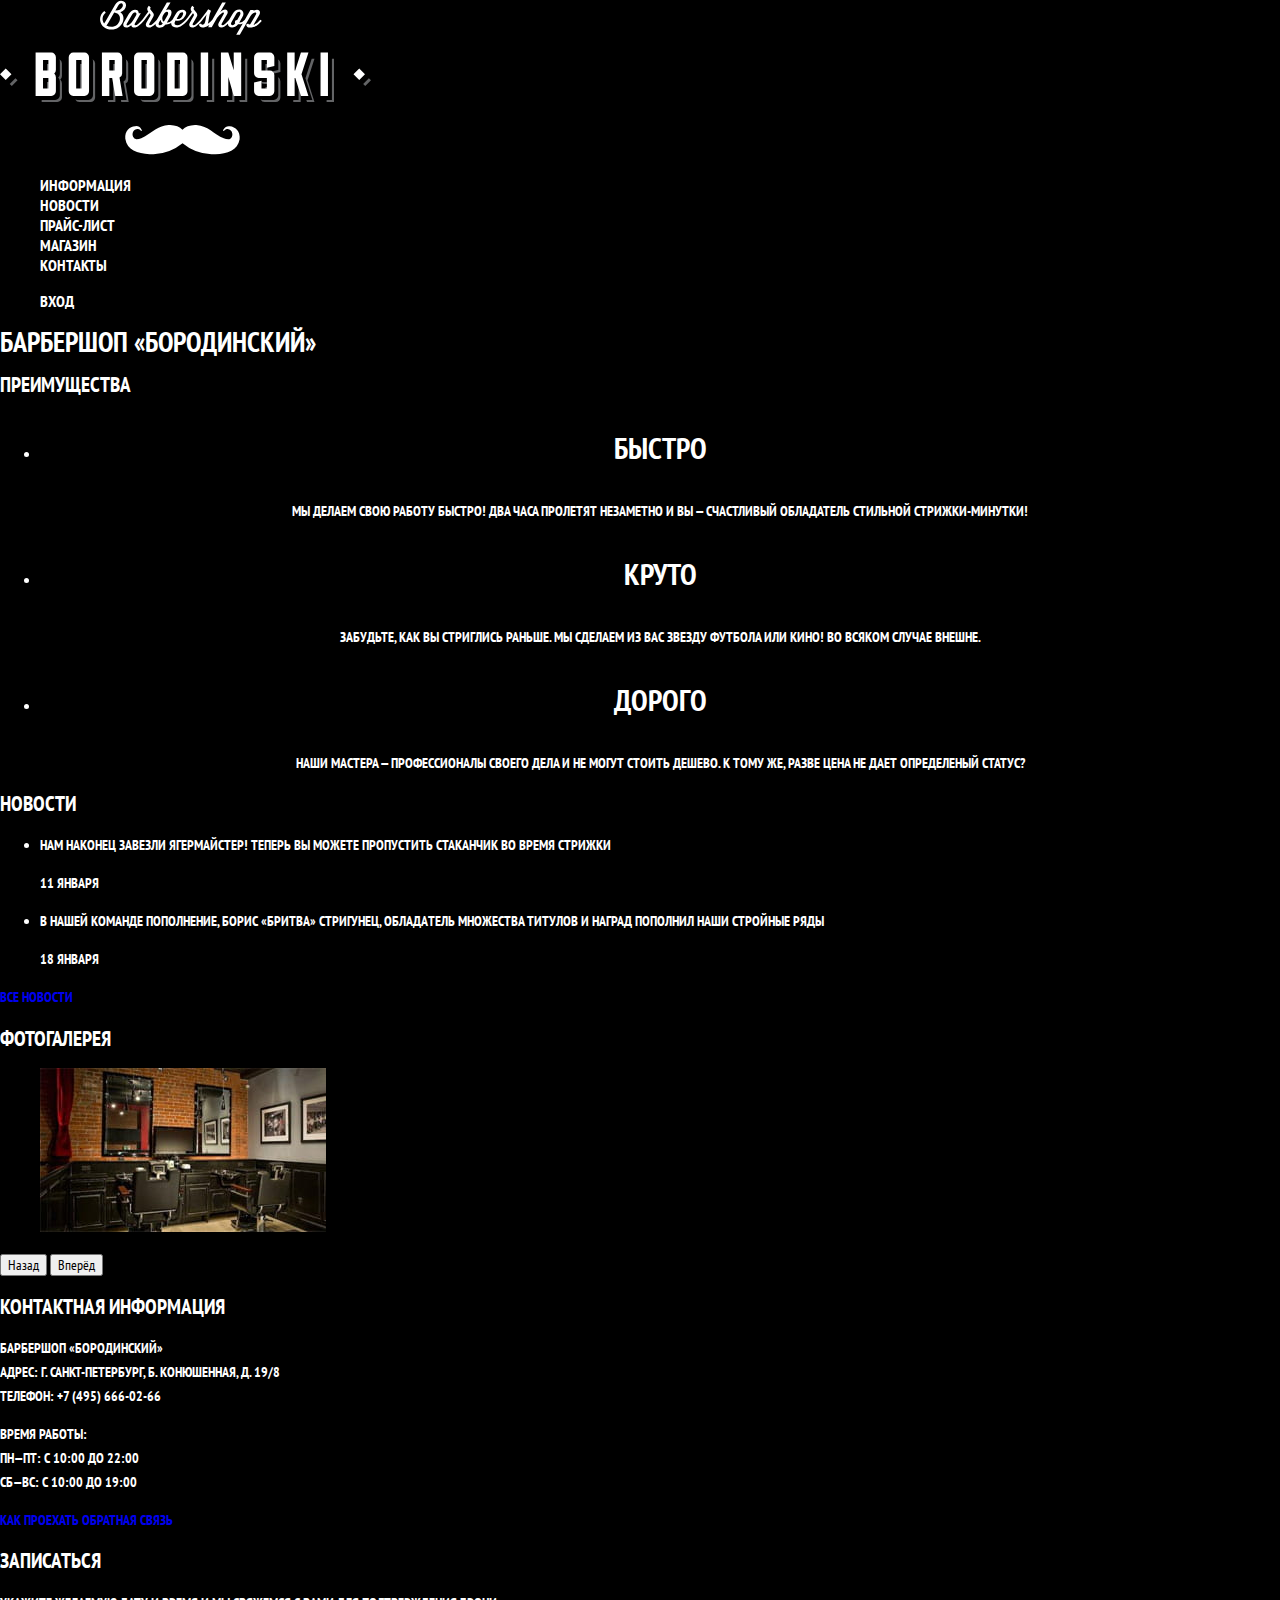
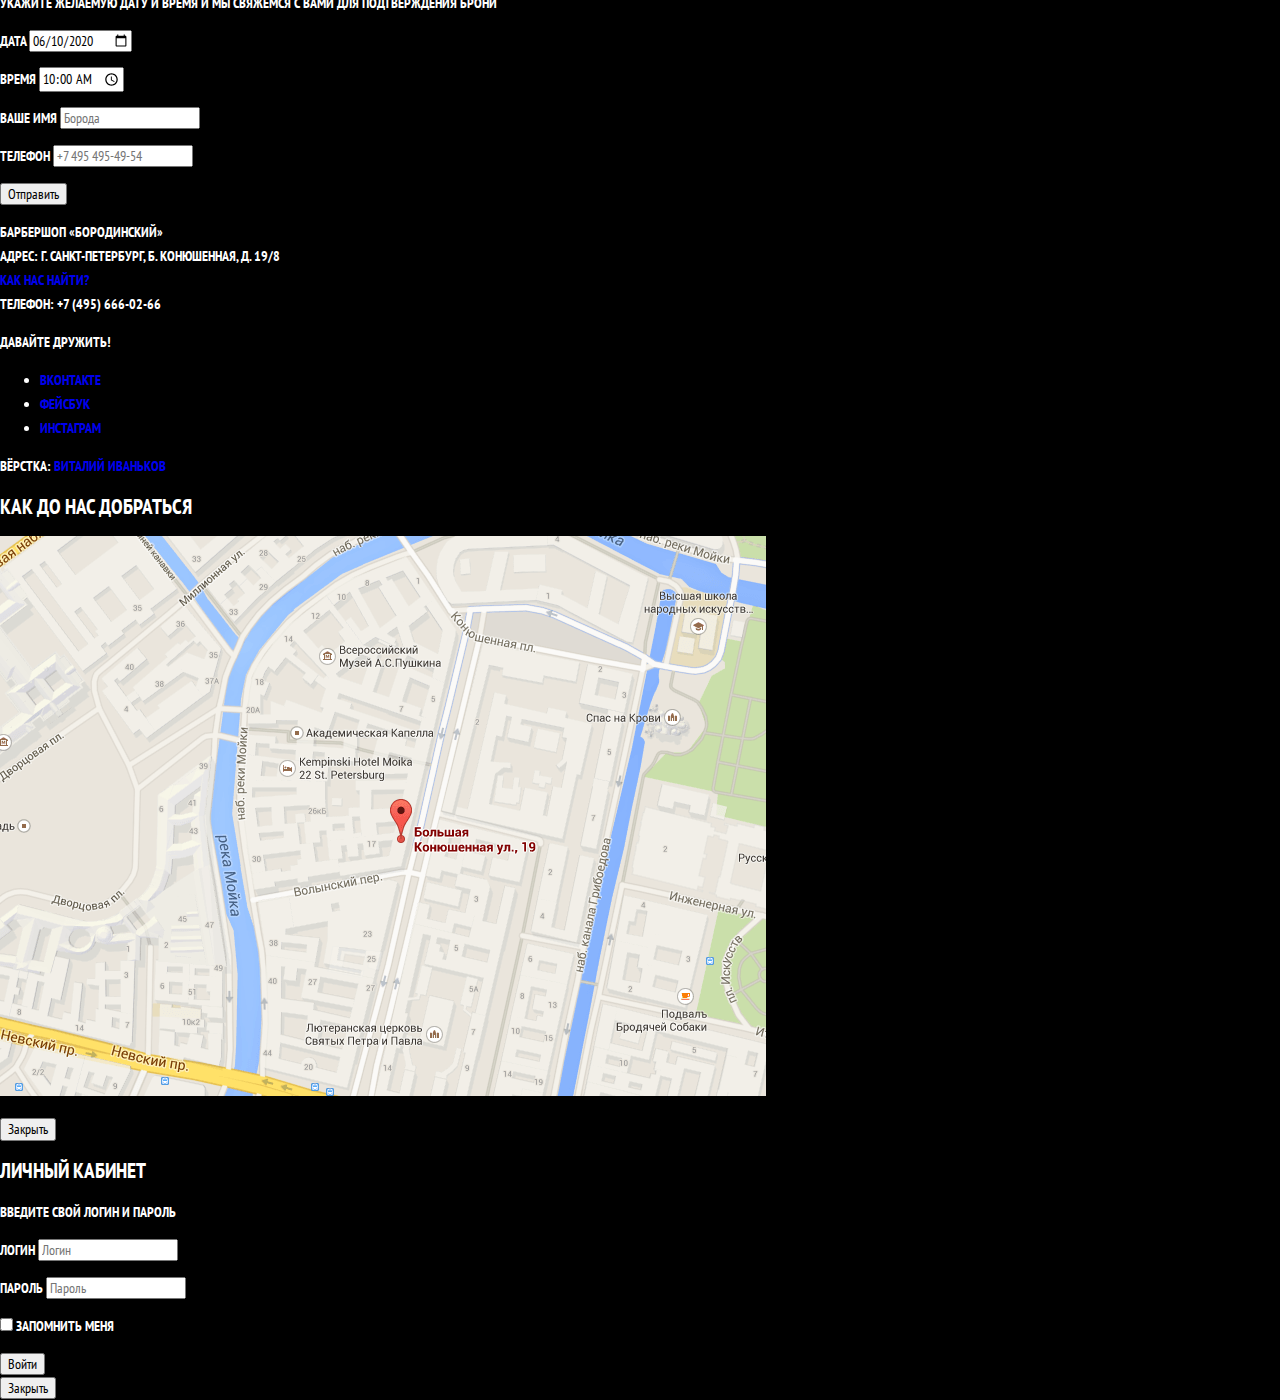
==== index.html @ 8c8f1517 "Добавлены html и css классы блок Преимущества" ====
<!DOCTYPE html>
<html lang="ru">

<head>
  <meta charset="UTF-8">
  <meta name="viewport" content="width=device-width, initial-scale=1.0">
  <link rel="stylesheet" href="https://fonts.googleapis.com/css?family=PT+Sans+Narrow:400,700&amp;subset=latin,cyrillic">
  <link rel="stylesheet" href="css/normalize.css">
  <link rel="stylesheet" href="css/style.css">
  <title>Барбершоп «Бородинский»</title>
</head>

<body>
  <header class="main-header">
    <nav class="main-navigation">
      <a class="main-header-logo">
        <img src="img/icon/index-logo.svg" width="371" height="155" alt="Логотип барбершопа «Бородинский»">
      </a>
      <ul class="site-navigation">
        <li><a href="info.html">Информация</a></li>
        <li><a href="news.html">Новости</a></li>
        <li><a href="price.html">Прайс-лист</a></li>
        <li><a href="catalog.html">Магазин</a></li>
        <li><a href="contacts.html">Контакты</a></li>
      </ul>
      <ul class="user-navigation">
        <li>
          <a class="login-link" href="login.html">
            Вход
          </a>
        </li>
      </ul>
    </nav>
  </header>
  <main>
    <h1 class="visually-hidden">Барбершоп «Бородинский»</h1>
    <section class="features">
      <h2 class="visually-hidden">Преимущества</h2>
      <ul class="features-list">
        <li class="feature-item">
          <h3>Быстро</h3>
          <p>Мы делаем свою работу быстро! Два часа пролетят незаметно и вы — счастливый обладатель стильной
            стрижки-минутки!</p>
        </li>
        <li class="feature-item">
          <h3>Круто</h3>
          <p>Забудьте, как вы стриглись раньше. Мы сделаем из вас звезду футбола или кино! Во всяком случае внешне.</p>
        </li>
        <li class="feature-item">
          <h3>Дорого</h3>
          <p>Наши мастера — профессионалы своего дела и не могут стоить дешево. К тому же, разве цена не дает
            определеный
            статус?</p>
        </li>
      </ul>
    </section>
    <section>
      <h2>Новости</h2>
      <ul>
        <li>
          <p>Нам наконец завезли ягермайстер! Теперь вы можете пропустить стаканчик во время стрижки</p>
          <time datetime="2019-01-11">11 января</time>
        </li>
        <li>
          <p>В нашей команде пополнение, Борис «Бритва» Стригунец, обладaтель множества титулов и наград пополнил наши
            стройные ряды</p>
          <time datetime="2016-01-18">18 января</time>
        </li>
      </ul>
      <a href="news.html">Все новости</a>
    </section>
    <section>
      <h2>Фотогалерея</h2>
      <figure>
        <a href="#">
          <img src="img/index/studio.jpg" width="286" height="164" alt="Интерьер">
        </a>
      </figure>
      <button type="button">Назад</button>
      <button type="button">Вперёд</button>
    </section>
    <section>
      <h2>Контактная информация</h2>
      <p>
        Барбершоп «Бородинский»<br>
        Адрес: г. Санкт-Петербург, Б. Конюшенная, д. 19/8<br>
        Телефон: +7 (495) 666-02-66
      </p>
      <p>
        Время работы:<br>
        пн—пт: с 10:00 до 22:00<br>
        сб—вс: с 10:00 до 19:00
      </p>
      <a href="map.html">Как проехать</a>
      <a href="contacts.html">Обратная связь</a>
    </section>
    <section>
      <h2>Записаться</h2>
      <p>Укажите желаемую дату и время и мы свяжемся с вами для подтверждения брони</p>
      <form action="" method="POST">
        <p>
          <label for="appointment-date">
            Дата
          </label>
          <input type="date" id="appointment-date" name="date" value="2020-06-10">
        </p>
        <p>
          <label for="appointment-time">
            Время
          </label>
          <input type="time" id="appointment-time" name="time" value="10:00">
        </p>
        <p>
          <label for="appointment-name">
            Ваше имя
          </label>
          <input type="text" id="appointment-name" name="name" value="" placeholder="Борода">
        </p>
        <p>
          <label for="appointment-phone">
            Телефон
          </label>
          <input type="tel" id="appointment-phone" name="phone" value="" placeholder="+7 495 495-49-54">
        </p>
        <button type="submit">Отправить</button>
      </form>
    </section>
  </main>
  <footer>
    <p>
      Барбершоп «Бородинский»<br>
      Адрес: г. Санкт-Петербург, Б. Конюшенная, д. 19/8<br>
      <a href="map.html">Как нас найти?</a><br>
      Телефон: +7 (495) 666-02-66
    </p>
    <div>
      <p>Давайте дружить!</p>
      <ul>
        <li><a href="#">Вконтакте</a></li>
        <li><a href="#">Фейсбук</a></li>
        <li><a href="#">Инстаграм</a></li>
      </ul>
    </div>
    <p>
      Вёрстка:
      <a href="http://s95864mn.beget.tech/">Виталий Иваньков</a>
    </p>
  </footer>
  <section>
    <h2>Как до нас добраться</h2>
    <p>
      <img src="img/common/map.png"
        alt="Расположение офиса компании на карте по адресу: г. Санкт-Петербург, ул. Б. Конюшенная, д. 19/8">
    </p>
    <button type="button">Закрыть</button>
  </section>
  <section>
    <h2>Личный кабинет</h2>
    <p>Введите свой логин и пароль</p>
    <form class="user" method="POST" action="">
      <p>
        <label for="user-login">Логин</label>
        <input id="user-login" type="text" name="login" placeholder="Логин">
      </p>
      <p>
        <label for="user-password">Пароль</label>
        <input id="user-password" type="password" name="password" placeholder="Пароль">
      </p>
      <p>
        <label>
          <input type="checkbox" name="remember">
          Запомнить меня
        </label>
      </p>
      <button type="submit">Войти</button>
    </form>
    <button type="button">Закрыть</button>
  </section>
</body>

</html>
---- css/style.css ----
body {
	margin: 0;
  padding: 0;
  
  font-family: "PT Sans Narrow", Arial, sans-serif;
  font-size: 14px;
  line-height: 24px;
  font-weight: 700;
  color: #ffffff;
  text-transform: uppercase;

  background-color: #000000;
  background-image: url("../img/common/bg.jpg");
  background-position: top center;
  background-repeat: no-repeat;
}

a {
  text-decoration: none;
}

.main-navigation {
  font-size: 16px;
  line-height: 20px;
  color: #ffffff;

  background-color: #000000;
}

.site-navigation,
.user-navigation {
  list-style: none;
}

.site-navigation a,
.user-navigation a {
  color: #ffffff;
}

.site-navigation a:hover,
.site-navigation a:focus,
.user-navigation a:hover,
.user-navigation a:focus {
  background-color: #242424;
}

.feature-list {
  list-style: none;
}

.feature-item {
  text-align: center;
}

.feature-item h3 {
  font-size: 30px;
  line-height: 42px;
}
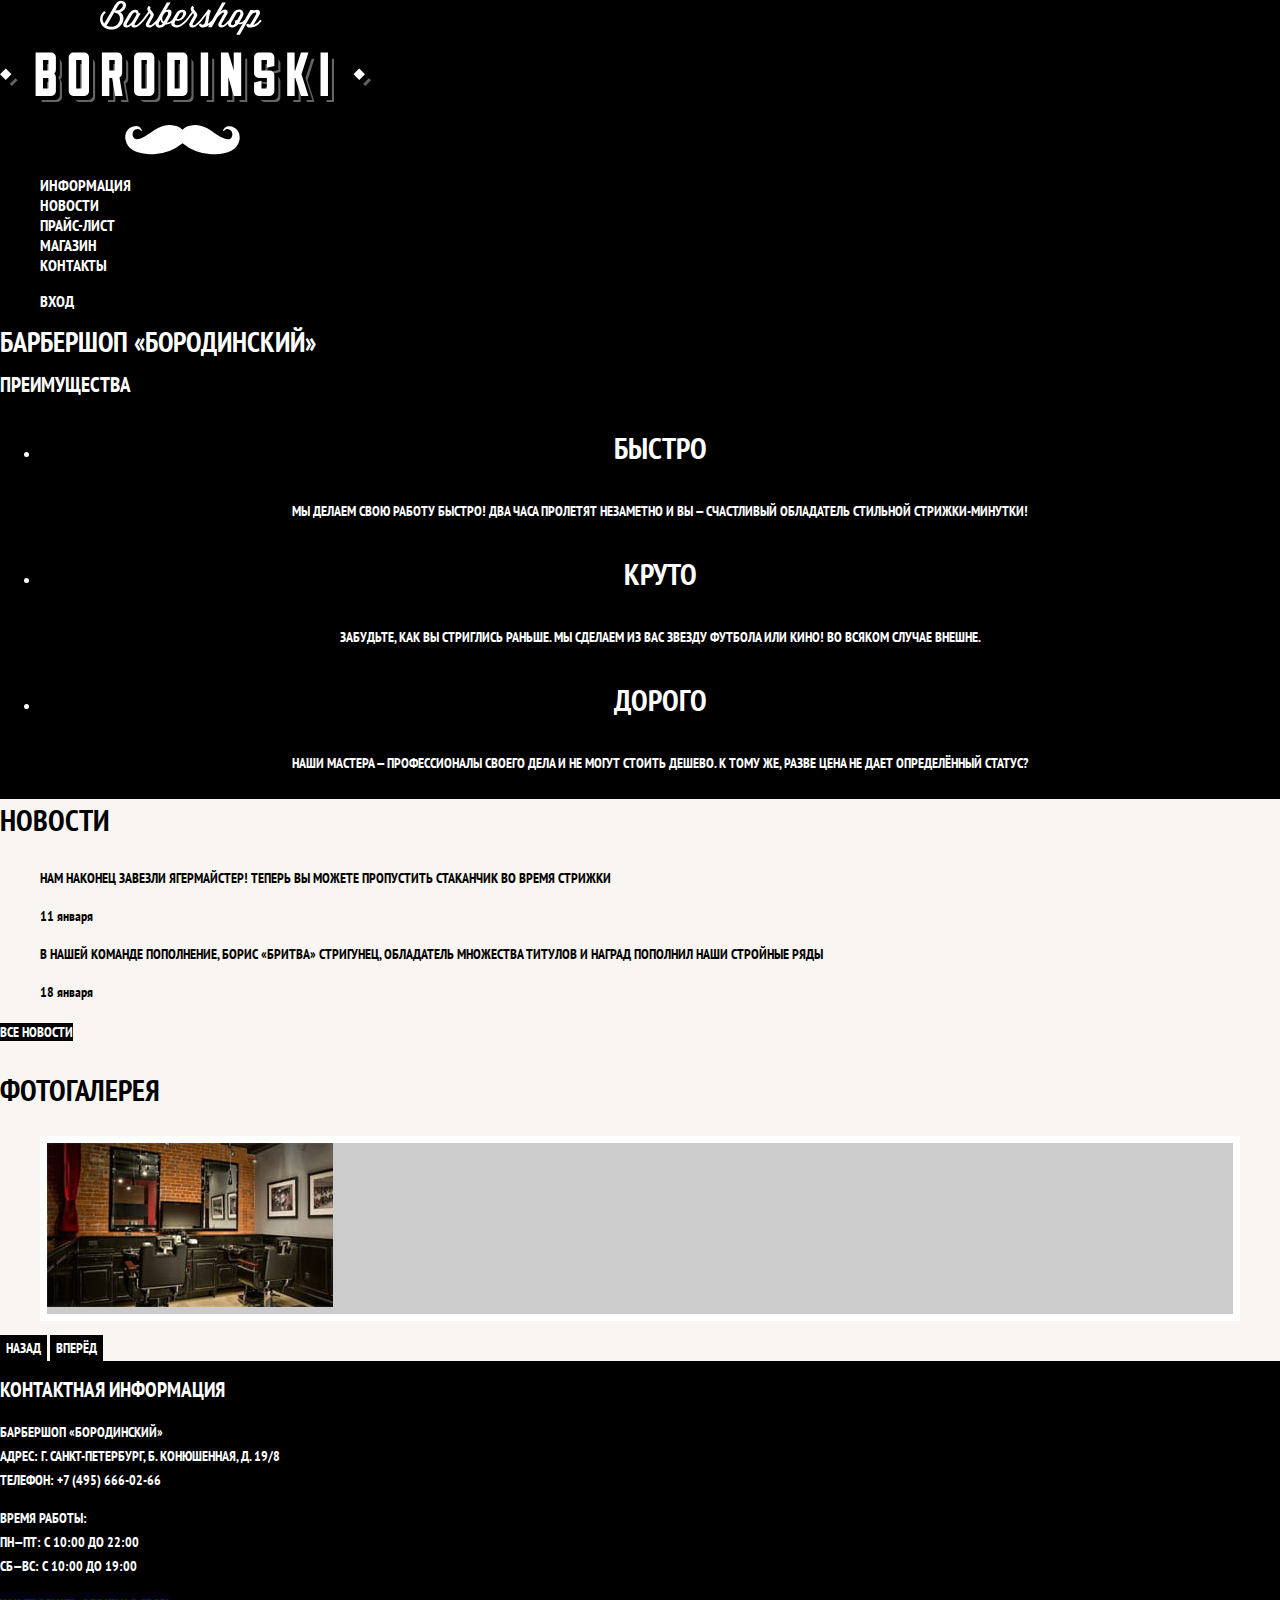
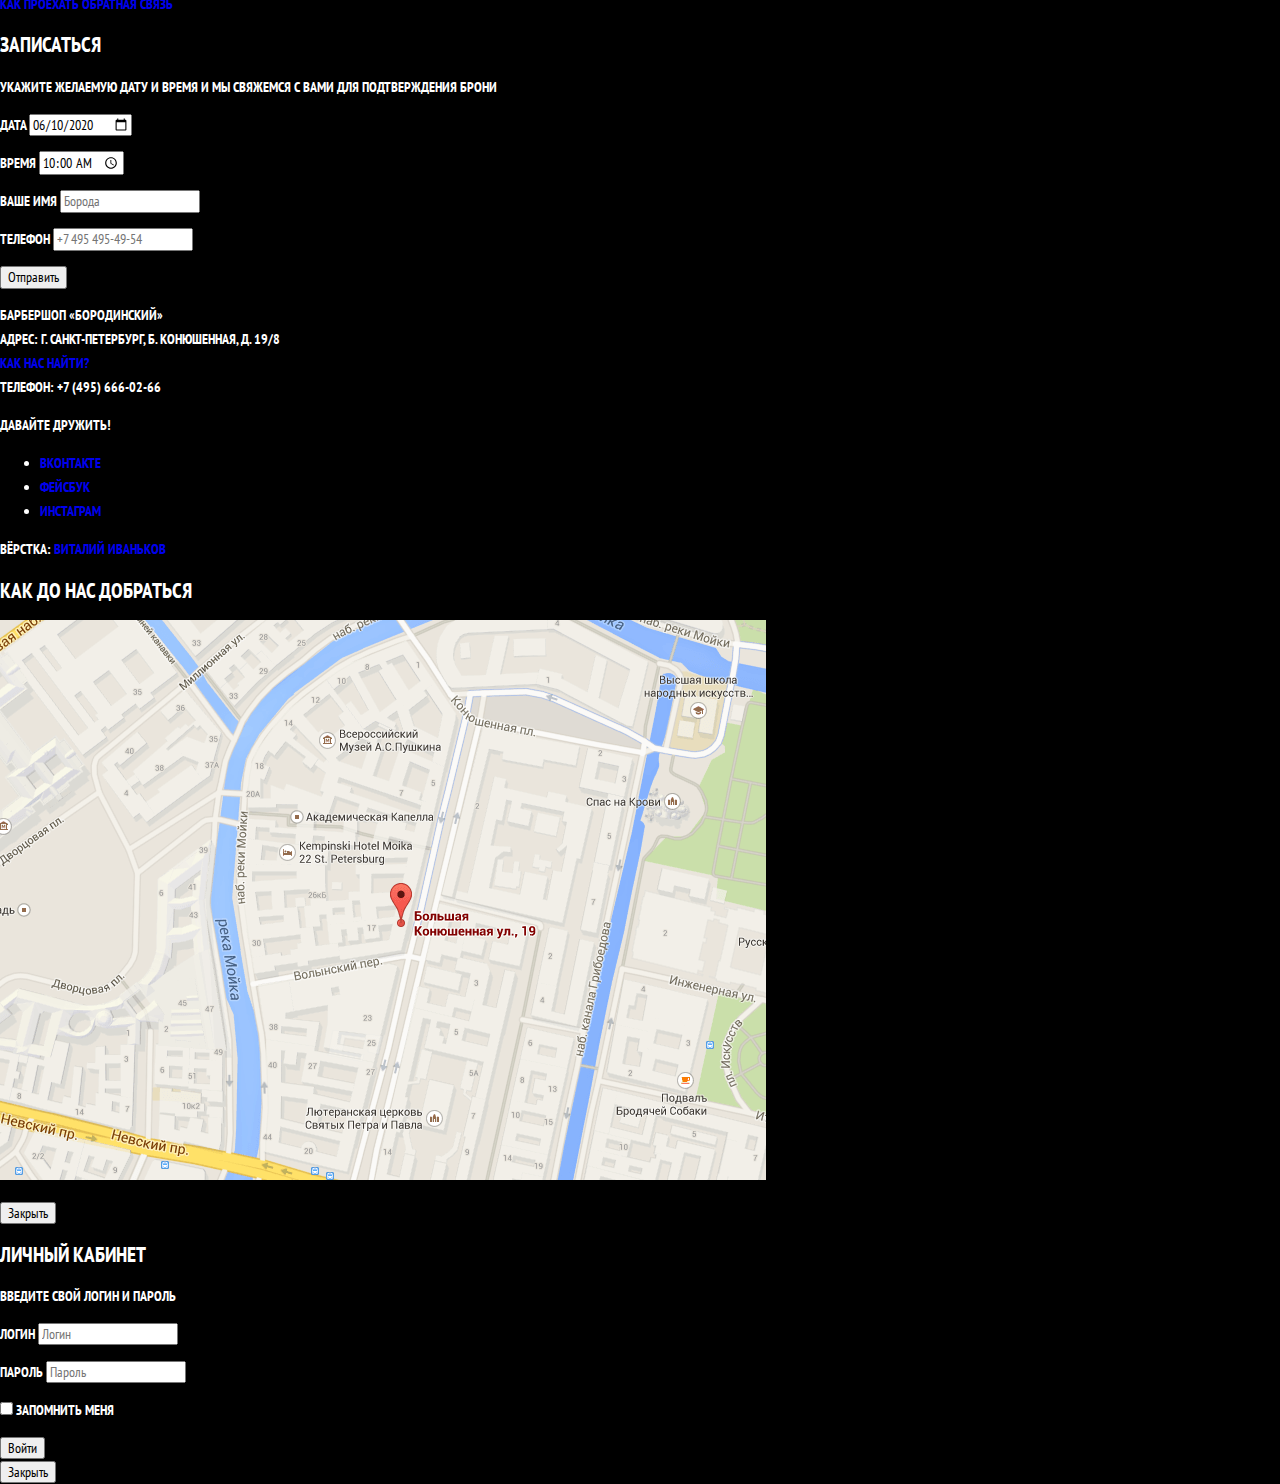
==== commit 975cb4b1: "Добавлены html и css классы блоков Новости и Галерея" ====
--- a/index.html
+++ b/index.html
@@ -4,7 +4,8 @@
 <head>
   <meta charset="UTF-8">
   <meta name="viewport" content="width=device-width, initial-scale=1.0">
-  <link rel="stylesheet" href="https://fonts.googleapis.com/css?family=PT+Sans+Narrow:400,700&amp;subset=latin,cyrillic">
+  <link rel="stylesheet"
+    href="https://fonts.googleapis.com/css?family=PT+Sans+Narrow:400,700&amp;subset=latin,cyrillic">
   <link rel="stylesheet" href="css/normalize.css">
   <link rel="stylesheet" href="css/style.css">
   <title>Барбершоп «Бородинский»</title>
@@ -49,36 +50,38 @@
         <li class="feature-item">
           <h3>Дорого</h3>
           <p>Наши мастера — профессионалы своего дела и не могут стоить дешево. К тому же, разве цена не дает
-            определеный
+            определённый
             статус?</p>
         </li>
       </ul>
     </section>
-    <section>
-      <h2>Новости</h2>
-      <ul>
-        <li>
-          <p>Нам наконец завезли ягермайстер! Теперь вы можете пропустить стаканчик во время стрижки</p>
-          <time datetime="2019-01-11">11 января</time>
-        </li>
-        <li>
-          <p>В нашей команде пополнение, Борис «Бритва» Стригунец, обладaтель множества титулов и наград пополнил наши
-            стройные ряды</p>
-          <time datetime="2016-01-18">18 января</time>
-        </li>
-      </ul>
-      <a href="news.html">Все новости</a>
-    </section>
-    <section>
-      <h2>Фотогалерея</h2>
-      <figure>
-        <a href="#">
-          <img src="img/index/studio.jpg" width="286" height="164" alt="Интерьер">
-        </a>
-      </figure>
-      <button type="button">Назад</button>
-      <button type="button">Вперёд</button>
-    </section>
+    <div class="index-columns">
+      <section class="news">
+        <h2>Новости</h2>
+        <ul class="news-list">
+          <li class="news-item">
+            <p>Нам наконец завезли ягермайстер! Теперь вы можете пропустить стаканчик во время стрижки</p>
+            <time datetime="2019-01-11">11 января</time>
+          </li>
+          <li class="news-item">
+            <p>В нашей команде пополнение, Борис «Бритва» Стригунец, обладатель множества титулов и наград пополнил наши
+              стройные ряды</p>
+            <time datetime="2016-01-18">18 января</time>
+          </li>
+        </ul>
+        <a class="button" href="news.html">Все новости</a>
+      </section>
+      <section class="gallery">
+        <h2>Фотогалерея</h2>
+        <figure class="gallery-content">
+          <a href="#">
+            <img src="img/index/studio.jpg" width="286" height="164" alt="Интерьер">
+          </a>
+        </figure>
+        <button class="button gallery-button gallery-button-back" type="button">Назад</button>
+        <button class="button gallery-button gallery-button-next" type="button">Вперёд</button>
+      </section>
+    </div>
     <section>
       <h2>Контактная информация</h2>
       <p>
--- a/css/style.css
+++ b/css/style.css
@@ -1,58 +1,103 @@
 body {
 	margin: 0;
-  padding: 0;
-  
-  font-family: "PT Sans Narrow", Arial, sans-serif;
-  font-size: 14px;
-  line-height: 24px;
-  font-weight: 700;
+	padding: 0;
+
+	font-family: "PT Sans Narrow", Arial, sans-serif;
+	font-size: 14px;
+	line-height: 24px;
+	font-weight: 700;
+	color: #ffffff;
+	text-transform: uppercase;
+
+	background-color: #000000;
+	background-image: url("../img/common/bg.jpg");
+	background-position: top center;
+	background-repeat: no-repeat;
+}
+
+a {
+	text-decoration: none;
+}
+
+.button {
+  font: inherit;
+
+  text-align: center;
   color: #ffffff;
+  vertical-align: middle;
   text-transform: uppercase;
 
   background-color: #000000;
-  background-image: url("../img/common/bg.jpg");
-  background-position: top center;
-  background-repeat: no-repeat;
+  border: none;
 }
 
-a {
-  text-decoration: none;
+.button:hover,
+.button:focus,
+.button:active {
+  background-color: #663d15;
 }
 
 .main-navigation {
-  font-size: 16px;
-  line-height: 20px;
-  color: #ffffff;
+	font-size: 16px;
+	line-height: 20px;
+	color: #ffffff;
 
-  background-color: #000000;
+	background-color: #000000;
 }
 
 .site-navigation,
 .user-navigation {
-  list-style: none;
+	list-style: none;
 }
 
 .site-navigation a,
 .user-navigation a {
-  color: #ffffff;
+	color: #ffffff;
 }
 
 .site-navigation a:hover,
 .site-navigation a:focus,
 .user-navigation a:hover,
 .user-navigation a:focus {
-  background-color: #242424;
+	background-color: #242424;
 }
 
 .feature-list {
-  list-style: none;
+	list-style: none;
 }
 
 .feature-item {
-  text-align: center;
+	text-align: center;
 }
 
 .feature-item h3 {
-  font-size: 30px;
-  line-height: 42px;
+	font-size: 30px;
+	line-height: 42px;
+}
+
+.index-columns {
+	color: #000000;
+
+	background-color: #f8f5f2;
+	background-image: url("../img/common/pattern-light.jpg");
+	background-position: 0 0;
+	background-repeat: repeat;
+}
+
+.index-columns h2 {
+	font-size: 30px;
+	line-height: 42px;
+}
+
+.news-list {
+	list-style: none;
+}
+
+.news-list time {
+	text-transform: none;
+}
+
+.gallery-content {
+  background: #cccccc;
+  border: 7px solid #ffffff;
 }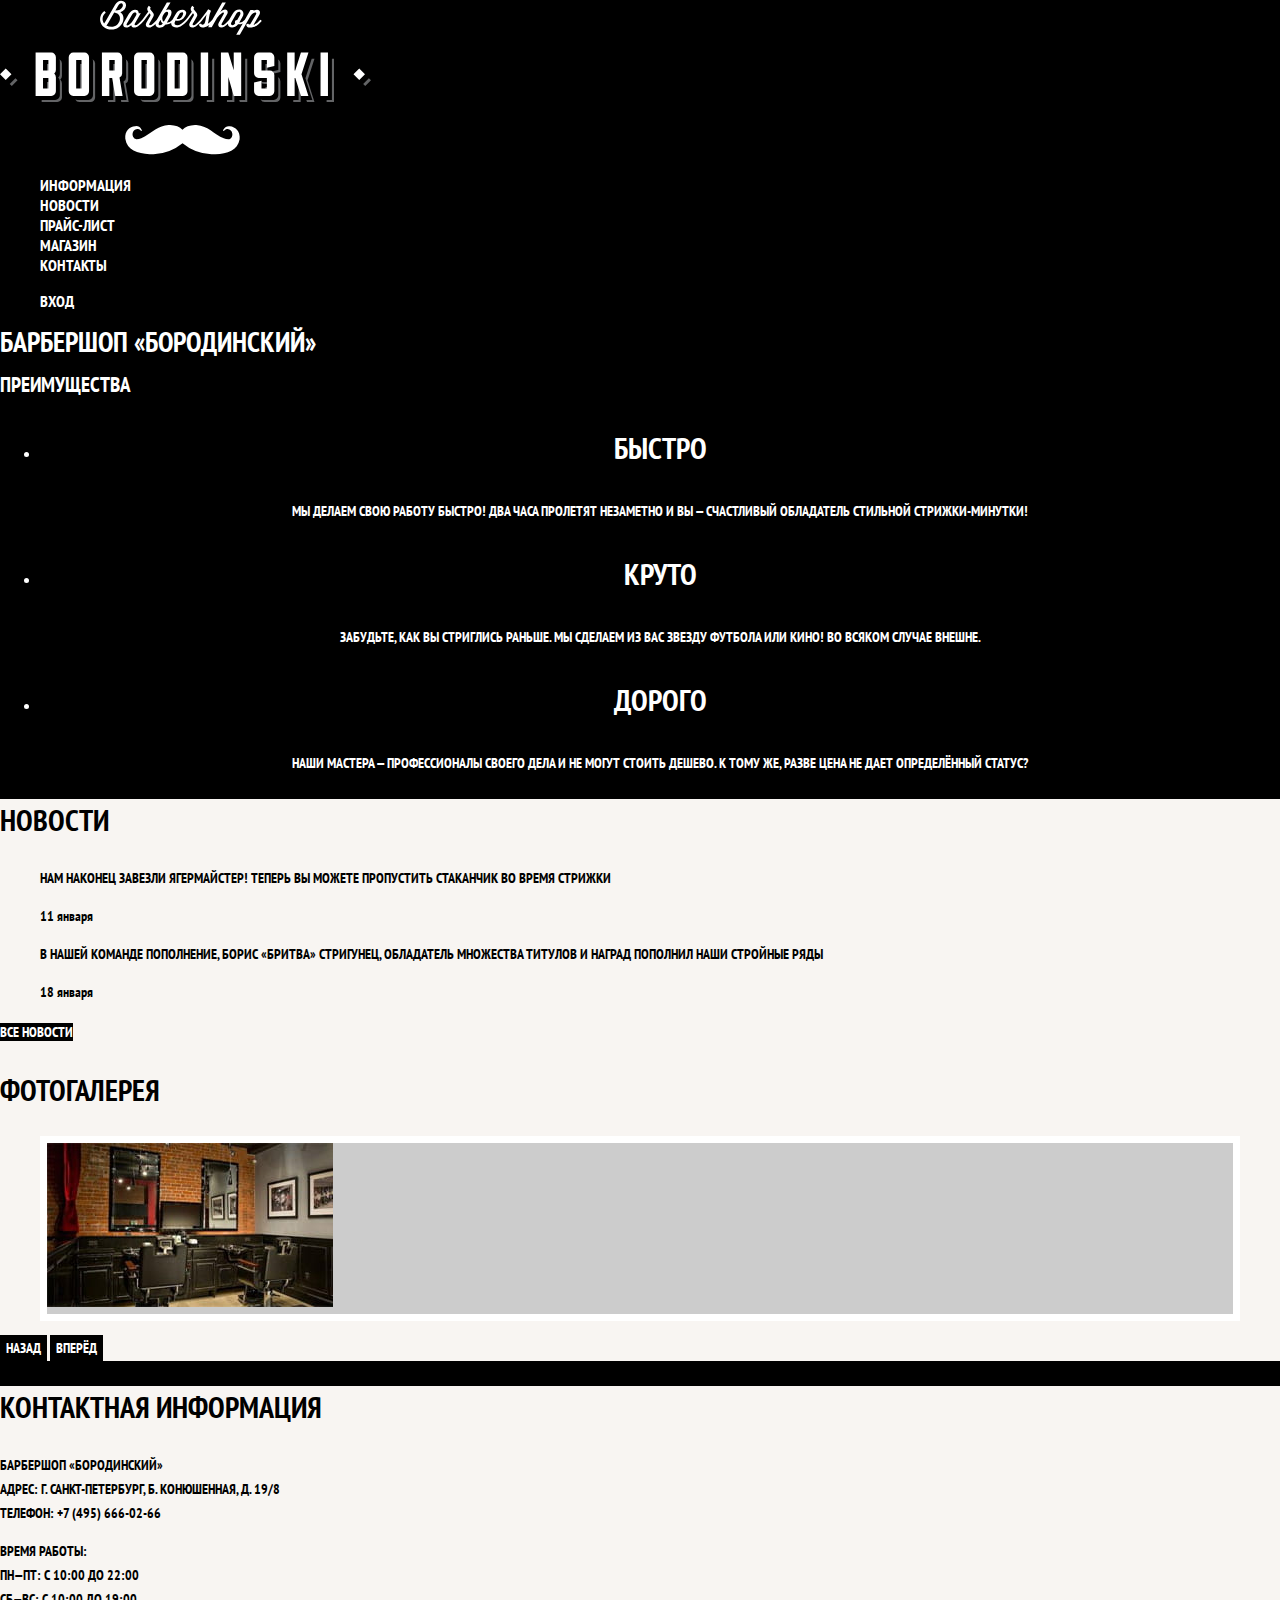
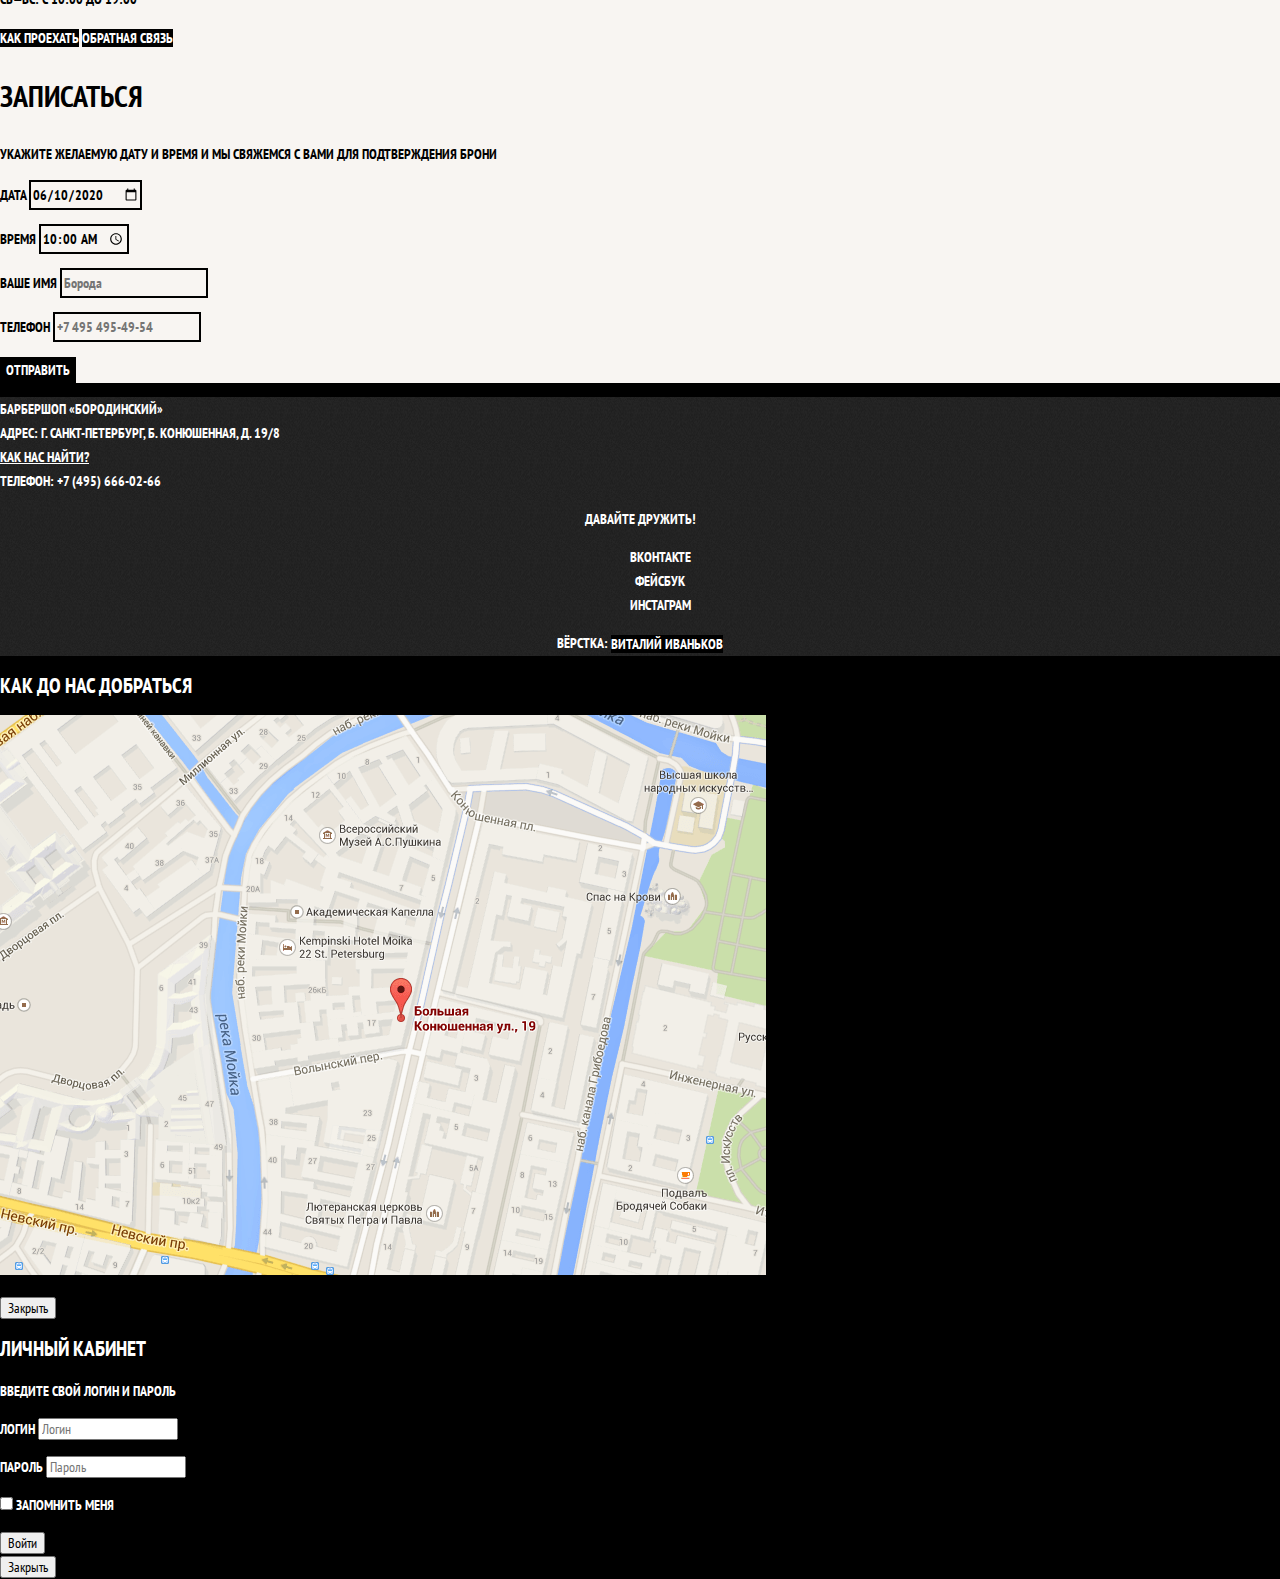
==== commit 828c8cfa: "Добавлены css стили footer" ====
--- a/index.html
+++ b/index.html
@@ -4,8 +4,7 @@
 <head>
   <meta charset="UTF-8">
   <meta name="viewport" content="width=device-width, initial-scale=1.0">
-  <link rel="stylesheet"
-    href="https://fonts.googleapis.com/css?family=PT+Sans+Narrow:400,700&amp;subset=latin,cyrillic">
+  <link rel="stylesheet" href="https://fonts.googleapis.com/css?family=PT+Sans+Narrow:400,700&amp;subset=latin,cyrillic">
   <link rel="stylesheet" href="css/normalize.css">
   <link rel="stylesheet" href="css/style.css">
   <title>Барбершоп «Бородинский»</title>
@@ -82,71 +81,85 @@
         <button class="button gallery-button gallery-button-next" type="button">Вперёд</button>
       </section>
     </div>
-    <section>
-      <h2>Контактная информация</h2>
-      <p>
-        Барбершоп «Бородинский»<br>
-        Адрес: г. Санкт-Петербург, Б. Конюшенная, д. 19/8<br>
-        Телефон: +7 (495) 666-02-66
-      </p>
-      <p>
-        Время работы:<br>
-        пн—пт: с 10:00 до 22:00<br>
-        сб—вс: с 10:00 до 19:00
-      </p>
-      <a href="map.html">Как проехать</a>
-      <a href="contacts.html">Обратная связь</a>
-    </section>
-    <section>
-      <h2>Записаться</h2>
-      <p>Укажите желаемую дату и время и мы свяжемся с вами для подтверждения брони</p>
-      <form action="" method="POST">
+    <div class="index-columns">
+      <section class="contacts">
+        <h2>Контактная информация</h2>
         <p>
-          <label for="appointment-date">
-            Дата
-          </label>
-          <input type="date" id="appointment-date" name="date" value="2020-06-10">
+          Барбершоп «Бородинский»<br>
+          Адрес: г. Санкт-Петербург, Б. Конюшенная, д. 19/8<br>
+          Телефон: +7 (495) 666-02-66
         </p>
         <p>
-          <label for="appointment-time">
-            Время
-          </label>
-          <input type="time" id="appointment-time" name="time" value="10:00">
+          Время работы:<br>
+          пн—пт: с 10:00 до 22:00<br>
+          сб—вс: с 10:00 до 19:00
         </p>
-        <p>
-          <label for="appointment-name">
-            Ваше имя
-          </label>
-          <input type="text" id="appointment-name" name="name" value="" placeholder="Борода">
-        </p>
-        <p>
-          <label for="appointment-phone">
-            Телефон
-          </label>
-          <input type="tel" id="appointment-phone" name="phone" value="" placeholder="+7 495 495-49-54">
-        </p>
-        <button type="submit">Отправить</button>
-      </form>
-    </section>
+        <a class="button" href="map.html">Как проехать</a>
+        <a class="button" href="contacts.html">Обратная связь</a>
+      </section>
+      <section class="appointment">
+        <h2>Записаться</h2>
+        <p class="appointment-info">Укажите желаемую дату и время и мы свяжемся с вами для подтверждения брони</p>
+        <form class="appointment-form" action="" method="POST">
+          <p class="appointment-item">
+            <label for="appointment-date">
+              Дата
+            </label>
+            <input type="date" id="appointment-date" name="date" value="2020-06-10">
+          </p>
+          <p class="appointment-item">
+            <label for="appointment-time">
+              Время
+            </label>
+            <input type="time" id="appointment-time" name="time" value="10:00">
+          </p>
+          <p class="appointment-item">
+            <label for="appointment-name">
+              Ваше имя
+            </label>
+            <input type="text" id="appointment-name" name="name" value="" placeholder="Борода">
+          </p>
+          <p class="appointment-item">
+            <label for="appointment-phone">
+              Телефон
+            </label>
+            <input type="tel" id="appointment-phone" name="phone" value="" placeholder="+7 495 495-49-54">
+          </p>
+          <button class="button" type="submit">Отправить</button>
+        </form>
+      </section>
+    </div>
   </main>
-  <footer>
-    <p>
+  <footer class="main-footer">
+    <p class="footer-contacts">
       Барбершоп «Бородинский»<br>
       Адрес: г. Санкт-Петербург, Б. Конюшенная, д. 19/8<br>
       <a href="map.html">Как нас найти?</a><br>
       Телефон: +7 (495) 666-02-66
     </p>
-    <div>
-      <p>Давайте дружить!</p>
+    <div class="footer-social">
+      <b>Давайте дружить!</b>
       <ul>
-        <li><a href="#">Вконтакте</a></li>
-        <li><a href="#">Фейсбук</a></li>
-        <li><a href="#">Инстаграм</a></li>
+        <li>
+          <a class="social-button" href="#">
+            Вконтакте
+          </a>
+        </li>
+        <li>
+          <a class="social-button" href="#">
+            Фейсбук
+          </a>
+        </li>
+        <li>
+          <a class="social-button" href="#">
+            Инстаграм
+          </a>
+        </li>
       </ul>
     </div>
-    <p>
-      Вёрстка:
-      <a href="http://s95864mn.beget.tech/">Виталий Иваньков</a>
+    <p class="footer-copyright">
+      <b>Вёрстка:</b>
+      <a class="button" href="http://s95864mn.beget.tech/">Виталий Иваньков</a>
     </p>
   </footer>
   <section>
--- a/css/style.css
+++ b/css/style.css
@@ -100,4 +100,57 @@
 .gallery-content {
   background: #cccccc;
   border: 7px solid #ffffff;
-}+}
+
+.appointment-item input {
+  font: inherit;
+
+  background-color: transparent;
+  border: 2px solid #000000;
+}
+
+.appointment-item input:focus {
+  border-color: #663d15;
+}
+
+.main-footer {
+	color: #ffffff;
+
+	background-color: #212121;
+	background-image: url("../img/common/pattern-dark.png");
+	background-position: 0 0;
+	background-repeat: repeat;
+}
+
+.footer-contacts a {
+	color: #ffffff;
+	text-decoration: underline;
+}
+
+.footer-contacts a:hover,
+.footer-contacts a:focus {
+	text-decoration: none;
+}
+
+.footer-social {
+	text-align: center;
+}
+
+.footer-social ul {
+	list-style: none;
+}
+
+.social-button {
+	color: #ffffff;
+}
+
+.footer-copyright {
+	text-align: center;
+}
+
+.footer-copyright .button:hover,
+.footer-copyright .button:focus {
+	color: #000000;
+
+	background-color: #ffffff;
+}
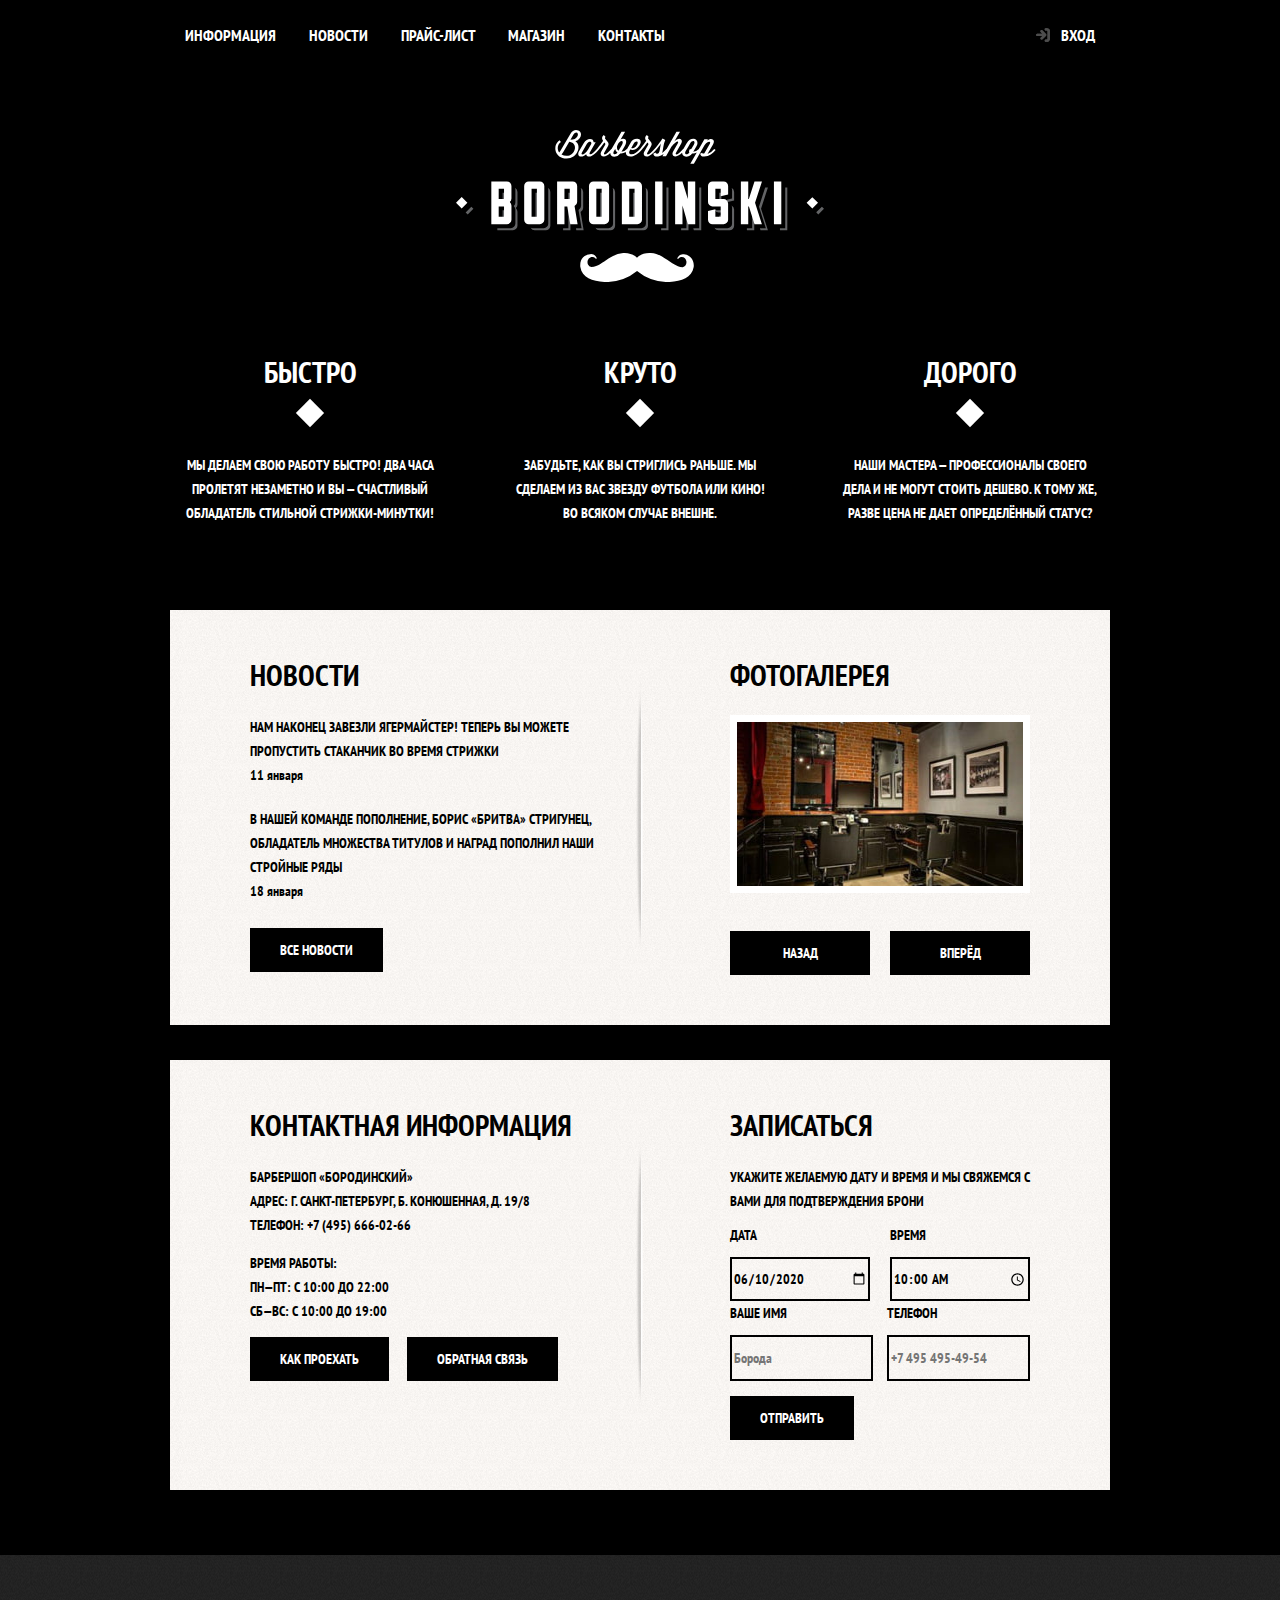
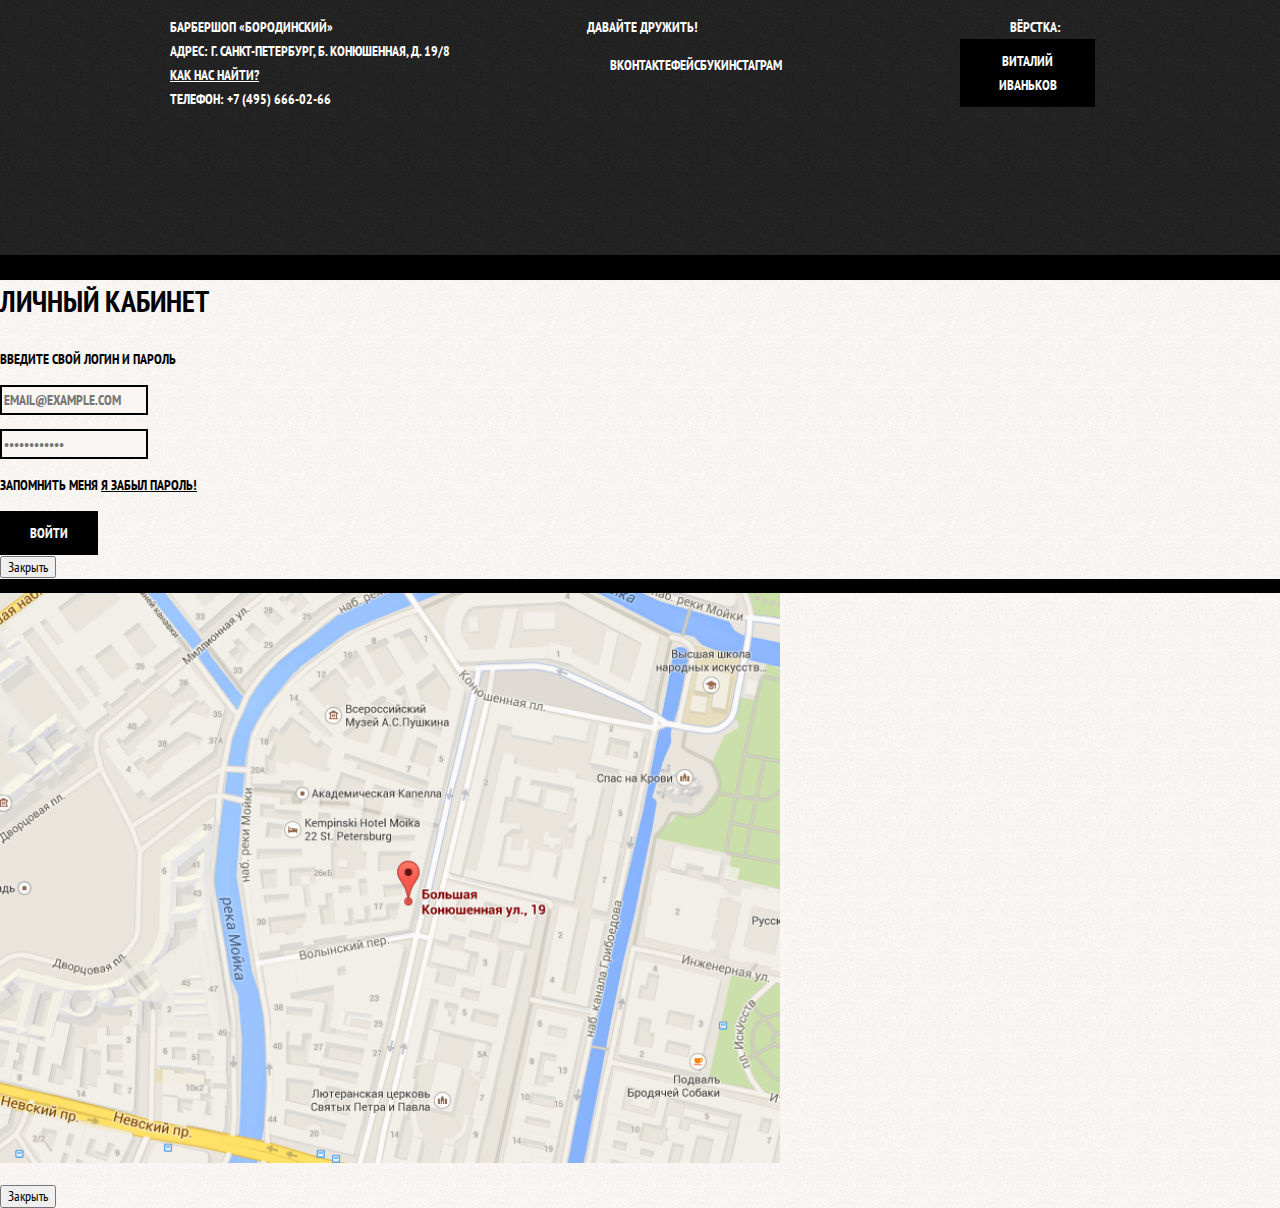
==== commit ecb43b5a: "Добавлены окончательные стили блоков Новости и Галерея" ====
--- a/index.html
+++ b/index.html
@@ -4,36 +4,45 @@
 <head>
   <meta charset="UTF-8">
   <meta name="viewport" content="width=device-width, initial-scale=1.0">
-  <link rel="stylesheet" href="https://fonts.googleapis.com/css?family=PT+Sans+Narrow:400,700&amp;subset=latin,cyrillic">
+  <link rel="stylesheet"
+    href="https://fonts.googleapis.com/css?family=PT+Sans+Narrow:400,700&amp;subset=latin,cyrillic">
   <link rel="stylesheet" href="css/normalize.css">
   <link rel="stylesheet" href="css/style.css">
   <title>Барбершоп «Бородинский»</title>
 </head>
 
 <body>
+
   <header class="main-header">
     <nav class="main-navigation">
       <a class="main-header-logo">
         <img src="img/icon/index-logo.svg" width="371" height="155" alt="Логотип барбершопа «Бородинский»">
       </a>
-      <ul class="site-navigation">
-        <li><a href="info.html">Информация</a></li>
-        <li><a href="news.html">Новости</a></li>
-        <li><a href="price.html">Прайс-лист</a></li>
-        <li><a href="catalog.html">Магазин</a></li>
-        <li><a href="contacts.html">Контакты</a></li>
-      </ul>
-      <ul class="user-navigation">
-        <li>
-          <a class="login-link" href="login.html">
-            Вход
-          </a>
-        </li>
-      </ul>
+      <div class="main-navigation-wrapper">
+        <div class="container">
+          <ul class="site-navigation">
+            <li><a href="info.html">Информация</a></li>
+            <li><a href="news.html">Новости</a></li>
+            <li><a href="price.html">Прайс-лист</a></li>
+            <li><a href="catalog.html">Магазин</a></li>
+            <li><a href="contacts.html">Контакты</a></li>
+          </ul>
+          <ul class="user-navigation">
+            <li>
+              <a class="login-link" href="login.html">
+                Вход
+              </a>
+            </li>
+          </ul>
+        </div>
+      </div>
     </nav>
   </header>
-  <main>
+
+  <main class="container">
+
     <h1 class="visually-hidden">Барбершоп «Бородинский»</h1>
+
     <section class="features">
       <h2 class="visually-hidden">Преимущества</h2>
       <ul class="features-list">
@@ -54,6 +63,7 @@
         </li>
       </ul>
     </section>
+
     <div class="index-columns">
       <section class="news">
         <h2>Новости</h2>
@@ -72,15 +82,18 @@
       </section>
       <section class="gallery">
         <h2>Фотогалерея</h2>
-        <figure class="gallery-content">
-          <a href="#">
-            <img src="img/index/studio.jpg" width="286" height="164" alt="Интерьер">
-          </a>
-        </figure>
-        <button class="button gallery-button gallery-button-back" type="button">Назад</button>
-        <button class="button gallery-button gallery-button-next" type="button">Вперёд</button>
+        <div class="gallery-container">
+          <figure class="gallery-content">
+            <a href="#">
+              <img src="img/index/studio.jpg" width="286" height="164" alt="Интерьер">
+            </a>
+          </figure>
+          <button class="button gallery-button gallery-button-back" type="button">Назад</button>
+          <button class="button gallery-button gallery-button-next" type="button">Вперёд</button>
+        </div>
       </section>
     </div>
+
     <div class="index-columns">
       <section class="contacts">
         <h2>Контактная информация</h2>
@@ -101,97 +114,113 @@
         <h2>Записаться</h2>
         <p class="appointment-info">Укажите желаемую дату и время и мы свяжемся с вами для подтверждения брони</p>
         <form class="appointment-form" action="" method="POST">
-          <p class="appointment-item">
-            <label for="appointment-date">
-              Дата
-            </label>
-            <input type="date" id="appointment-date" name="date" value="2020-06-10">
-          </p>
-          <p class="appointment-item">
-            <label for="appointment-time">
-              Время
-            </label>
-            <input type="time" id="appointment-time" name="time" value="10:00">
-          </p>
-          <p class="appointment-item">
-            <label for="appointment-name">
-              Ваше имя
-            </label>
-            <input type="text" id="appointment-name" name="name" value="" placeholder="Борода">
-          </p>
-          <p class="appointment-item">
-            <label for="appointment-phone">
-              Телефон
-            </label>
-            <input type="tel" id="appointment-phone" name="phone" value="" placeholder="+7 495 495-49-54">
-          </p>
+          <div class="appointment-wrapper">
+            <p class="appointment-item">
+              <label for="appointment-date">
+                Дата
+              </label>
+              <input type="date" id="appointment-date" name="date" value="2020-06-10">
+            </p>
+            <p class="appointment-item">
+              <label for="appointment-time">
+                Время
+              </label>
+              <input type="time" id="appointment-time" name="time" value="10:00">
+            </p>
+          </div>
+          <div class="appointment-wrapper">
+            <p class="appointment-item">
+              <label for="appointment-name">
+                Ваше имя
+              </label>
+              <input type="text" id="appointment-name" name="name" value="" placeholder="Борода">
+            </p>
+            <p class="appointment-item">
+              <label for="appointment-phone">
+                Телефон
+              </label>
+              <input type="tel" id="appointment-phone" name="phone" value="" placeholder="+7 495 495-49-54">
+            </p>
+          </div>
           <button class="button" type="submit">Отправить</button>
         </form>
       </section>
     </div>
+
   </main>
+
   <footer class="main-footer">
-    <p class="footer-contacts">
-      Барбершоп «Бородинский»<br>
-      Адрес: г. Санкт-Петербург, Б. Конюшенная, д. 19/8<br>
-      <a href="map.html">Как нас найти?</a><br>
-      Телефон: +7 (495) 666-02-66
-    </p>
-    <div class="footer-social">
-      <b>Давайте дружить!</b>
-      <ul>
-        <li>
-          <a class="social-button" href="#">
-            Вконтакте
-          </a>
-        </li>
-        <li>
-          <a class="social-button" href="#">
-            Фейсбук
-          </a>
-        </li>
-        <li>
-          <a class="social-button" href="#">
-            Инстаграм
-          </a>
-        </li>
-      </ul>
+    <div class="container">
+      <p class="footer-contacts">
+        Барбершоп «Бородинский»<br>
+        Адрес: г. Санкт-Петербург, Б. Конюшенная, д. 19/8<br>
+        <a href="map.html">Как нас найти?</a><br>
+        Телефон: +7 (495) 666-02-66
+      </p>
+
+      <div class="footer-social">
+        <b>Давайте дружить!</b>
+        <ul>
+          <li>
+            <a class="social-button" href="#">
+              Вконтакте
+            </a>
+          </li>
+          <li>
+            <a class="social-button" href="#">
+              Фейсбук
+            </a>
+          </li>
+          <li>
+            <a class="social-button" href="#">
+              Инстаграм
+            </a>
+          </li>
+        </ul>
+      </div>
+
+      <p class="footer-copyright">
+        <b>Вёрстка:</b>
+        <a class="button" href="http://s95864mn.beget.tech/">Виталий Иваньков</a>
+      </p>
     </div>
-    <p class="footer-copyright">
-      <b>Вёрстка:</b>
-      <a class="button" href="http://s95864mn.beget.tech/">Виталий Иваньков</a>
-    </p>
   </footer>
-  <section>
-    <h2>Как до нас добраться</h2>
+
+  <section class="modal modal-login">
+    <h2>Личный кабинет</h2>
+    <p>Введите свой логин и пароль</p>
+    <form class="login-form" method="POST" action="https://echo.htmlacademy.ru">
+      <p>
+        <label class="visually-hidden" for="user-login">Логин</label>
+        <input class="login-icon-user" id="user-login" type="text" name="login" placeholder="email@example.com">
+      </p>
+      <p>
+        <label class="visually-hidden" for="user-password">Пароль</label>
+        <input id="user-password" type="password" name="password"
+          placeholder="&#149&#149&#149&#149&#149&#149&#149&#149&#149&#149&#149&#149">
+      </p>
+      <p class="login-password-info">
+        <label class="login-checkbox">
+          <input type="checkbox" name="remember" class="visually-hidden">
+          <span class="checkbox-indicator"></span>
+          Запомнить меня
+        </label>
+        <a class="restore" href="#">Я забыл пароль!</a>
+      </p>
+      <button class="button" type="submit">Войти</button>
+    </form>
+    <button class="modal-close" type="button">Закрыть</button>
+  </section>
+
+  <section class="modal modal-map">
+    <h2 class="visually-hidden">Как до нас добраться</h2>
     <p>
-      <img src="img/common/map.png"
+      <img src="img/common/map.png" width="780" height="560"
         alt="Расположение офиса компании на карте по адресу: г. Санкт-Петербург, ул. Б. Конюшенная, д. 19/8">
     </p>
-    <button type="button">Закрыть</button>
+    <button class="modal-close" type="button">Закрыть</button>
   </section>
-  <section>
-    <h2>Личный кабинет</h2>
-    <p>Введите свой логин и пароль</p>
-    <form class="user" method="POST" action="">
-      <p>
-        <label for="user-login">Логин</label>
-        <input id="user-login" type="text" name="login" placeholder="Логин">
-      </p>
-      <p>
-        <label for="user-password">Пароль</label>
-        <input id="user-password" type="password" name="password" placeholder="Пароль">
-      </p>
-      <p>
-        <label>
-          <input type="checkbox" name="remember">
-          Запомнить меня
-        </label>
-      </p>
-      <button type="submit">Войти</button>
-    </form>
-    <button type="button">Закрыть</button>
-  </section>
+
 </body>
 
 </html>--- a/css/style.css
+++ b/css/style.css
@@ -1,3 +1,21 @@
+input[type="checkbox"].visually-hidden,
+input[type="radio"].visually-hidden,
+.visually-hidden:not(:focus):not(:active) {
+	position: absolute;
+
+	width: 1px;
+	height: 1px;
+	margin: -1px;
+	border: 0;
+	padding: 0;
+
+	white-space: nowrap;
+
+	clip-path: inset(100%);
+	clip: rect(0 0 0 0);
+	overflow: hidden;
+}
+
 body {
 	margin: 0;
 	padding: 0;
@@ -19,22 +37,37 @@
 	text-decoration: none;
 }
 
+img {
+	max-width: 100%;
+	height: auto;
+}
+
 .button {
-  font: inherit;
-
-  text-align: center;
-  color: #ffffff;
-  vertical-align: middle;
-  text-transform: uppercase;
-
-  background-color: #000000;
-  border: none;
+	display: inline-block;
+	margin-right: 15px;
+	padding: 10px 30px;
+
+	font: inherit;
+	text-align: center;
+	color: #ffffff;
+	vertical-align: middle;
+	text-transform: uppercase;
+
+	background-color: #000000;
+	border: none;
 }
 
 .button:hover,
 .button:focus,
 .button:active {
-  background-color: #663d15;
+	background-color: #663d15;
+}
+
+.button.disabled,
+.button:disabled {
+	cursor: default;
+	opacity: 0.5;
+	background-color: #000000;
 }
 
 .main-navigation {
@@ -52,6 +85,10 @@
 
 .site-navigation a,
 .user-navigation a {
+	display: block;
+	padding: 25px 15px;
+
+	vertical-align: middle;
 	color: #ffffff;
 }
 
@@ -71,46 +108,91 @@
 }
 
 .feature-item h3 {
+	position: relative;
+
+	margin: 0;
+	margin-bottom: 60px;
+
 	font-size: 30px;
 	line-height: 42px;
 }
 
+.feature-item h3::after {
+	content: "";
+
+	position: absolute;
+	bottom: -30px;
+	left: 50%;
+
+	width: 20px;
+	height: 20px;
+	margin-left: -10px;
+
+	background-color: #ffffff;
+
+	transform: rotate(45deg);
+}
+
+.feature-item p {
+	margin: 0 10px;
+}
+
 .index-columns {
+	display: flex;
+	justify-content: space-between;
+	padding: 50px 80px;
+	margin-bottom: 35px;
+
 	color: #000000;
 
 	background-color: #f8f5f2;
-	background-image: url("../img/common/pattern-light.jpg");
-	background-position: 0 0;
-	background-repeat: repeat;
+	background-image: url("../img/common/line.png"),
+		url("../img/common/pattern-light.png");
+	background-position: center, 0 0;
+	background-repeat: no-repeat, repeat;
 }
 
 .index-columns h2 {
+	margin: 0;
+	margin-bottom: 25px;
+
 	font-size: 30px;
-	line-height: 42px;
-}
-
-.news-list {
-	list-style: none;
-}
-
-.news-list time {
-	text-transform: none;
+	line-height: 30px;
+}
+
+.gallery {
+	width: 300px;
+}
+
+.gallery-container{
+	position: relative;
+
+	height: 260px;
 }
 
 .gallery-content {
-  background: #cccccc;
-  border: 7px solid #ffffff;
-}
+	height: 164px;
+	margin: 0;
+
+	background: #cccccc;
+	border: 7px solid #ffffff;
+}
+
+.gallery-content img {
+	width: 286px;
+	height: 164px;
+}
+
 
 .appointment-item input {
-  font: inherit;
-
-  background-color: transparent;
-  border: 2px solid #000000;
+	font: inherit;
+
+	background-color: transparent;
+	border: 2px solid #000000;
 }
 
 .appointment-item input:focus {
-  border-color: #663d15;
+	border-color: #663d15;
 }
 
 .main-footer {
@@ -154,3 +236,292 @@
 
 	background-color: #ffffff;
 }
+
+.modal {
+	color: #000000;
+
+	background: #f8f3f0;
+	background-image: url("../img/common/pattern-light.png");
+	background-position: 0 0;
+	background-repeat: repeat;
+}
+
+.modal h2 {
+	font-size: 30px;
+	line-height: 42px;
+}
+
+.login-form input[type="text"],
+.login-form input[type="password"] {
+	font: inherit;
+	color: #000000;
+	text-transform: uppercase;
+
+	background-color: #f9f6f3;
+	border: 2px solid #000000;
+}
+
+.login-form input:focus {
+	border-color: #663d15;
+}
+
+.login-checkbox:hover,
+.login-checkbox:focus {
+	color: #663d15;
+}
+
+.restore {
+	color: inherit;
+	text-decoration: underline;
+}
+
+.restore:hover,
+.restore:focus {
+	text-decoration: none;
+}
+
+.container {
+	width: 940px;
+	margin: 0 auto;
+	padding: 0 10px;
+}
+
+.main-header {
+	margin-bottom: 65px;
+}
+
+.main-navigation {
+	display: flex;
+	flex-direction: column;
+	align-items: center;
+}
+
+.main-header-logo {
+	order: 2;
+	width: 368px;
+	min-height: 153px;
+}
+
+.main-navigation-wrapper {
+	width: 100%;
+	margin-bottom: 60px;
+
+	background-color: #000000;
+}
+
+.main-navigation-wrapper .container {
+	display: flex;
+	justify-content: space-between;
+	align-items: center;
+	min-height: 70px;
+}
+
+.site-navigation {
+	display: flex;
+	flex-wrap: wrap;
+	justify-content: space-between;
+	width: 510px;
+	margin: 0;
+	padding: 0;
+
+	list-style: none;
+}
+
+.user-navigation {
+	display: flex;
+	justify-content: flex-end;
+	width: 140px;
+	margin: 0;
+	padding: 0;
+
+	list-style: none;
+}
+
+.user-navigation .login-link {
+	position: relative;
+	padding-left: 50px;
+}
+
+.login-link::before {
+	content: "";
+
+	position: absolute;
+	top: 27px;
+	left: 24px;
+
+	background-image: url("../img/icon/login.svg");
+	background-repeat: no-repeat;
+	background-position: 0 0;
+	opacity: 0.3;
+
+	width: 16px;
+	height: 18px;
+}
+
+.login-link:hover::before,
+.login-link:focus::before,
+.login-link:active::before {
+	opacity: 1;
+}
+
+.features {
+	margin-bottom: 85px;
+}
+
+.features-list {
+	display: flex;
+	justify-content: space-between;
+	margin: 0;
+	padding: 0;
+
+	list-style: none;
+
+	min-height: 170px;
+}
+
+.feature-item {
+	width: 280px;
+
+	min-height: 170px;
+}
+
+.news {
+	width: 380px;
+}
+
+.news-list {
+	margin: 0;
+	margin-bottom: 25px;
+	padding: 0;
+
+	list-style: none;
+}
+
+.news-list time {
+	text-transform: none;
+}
+
+.news-item {
+	margin-bottom: 20px;
+}
+
+.news-item > p {
+	margin: 0;
+}
+
+.gallery-button{
+	box-sizing: border-box;
+	position: absolute;
+	bottom: 0;
+
+	width: 140px;
+	margin: 0;
+}
+
+.gallery-button-back {
+	left: 0;
+}
+
+.gallery-button-next {
+	right: 0;
+}
+
+.contacts {
+	width: 350px;
+}
+
+.appointment {
+	width: 300px;
+}
+
+.appointment-info {
+	margin: 0;
+	margin-bottom: 10px;
+}
+
+.appointment-form {
+}
+
+.appointment-wrapper {
+	display: flex;
+	justify-content: space-between;
+}
+
+.appointment-wrapper:last-of-type {
+	margin-bottom: 15px;
+}
+
+.appointment-item {
+	display: flex;
+	flex-direction: column;
+	margin: 0;
+}
+
+.appointment-item > input {
+	min-height: 40px;
+	width: 135px;
+}
+
+.appointment-item > label {
+	margin-bottom: 10px;
+}
+
+.main-footer {
+	padding: 60px 0;
+	margin-top: 65px;
+
+	min-height: 180px;
+}
+
+.main-footer .container {
+	display: flex;
+}
+
+.footer-contacts {
+	width: 320px;
+	margin: 0;
+	margin-right: 80px;
+
+	min-height: 100px;
+}
+
+.footer-social {
+	width: 145px;
+	min-height: 100px;
+}
+
+.footer-social > ul {
+	display: flex;
+}
+
+.social-button {
+}
+
+.footer-copyright {
+	display: flex;
+	flex-direction: column;
+	width: 150px;
+	margin: 0;
+	margin-left: auto;
+
+	min-height: 100px;
+}
+
+.modal.modal-login {
+}
+.login-form {
+}
+.login-icon-user {
+}
+.login-password-info {
+}
+.login-checkbox {
+}
+.checkbox-indicator {
+}
+.restore {
+}
+.modal-close {
+}
+.modal.modal-map {
+}
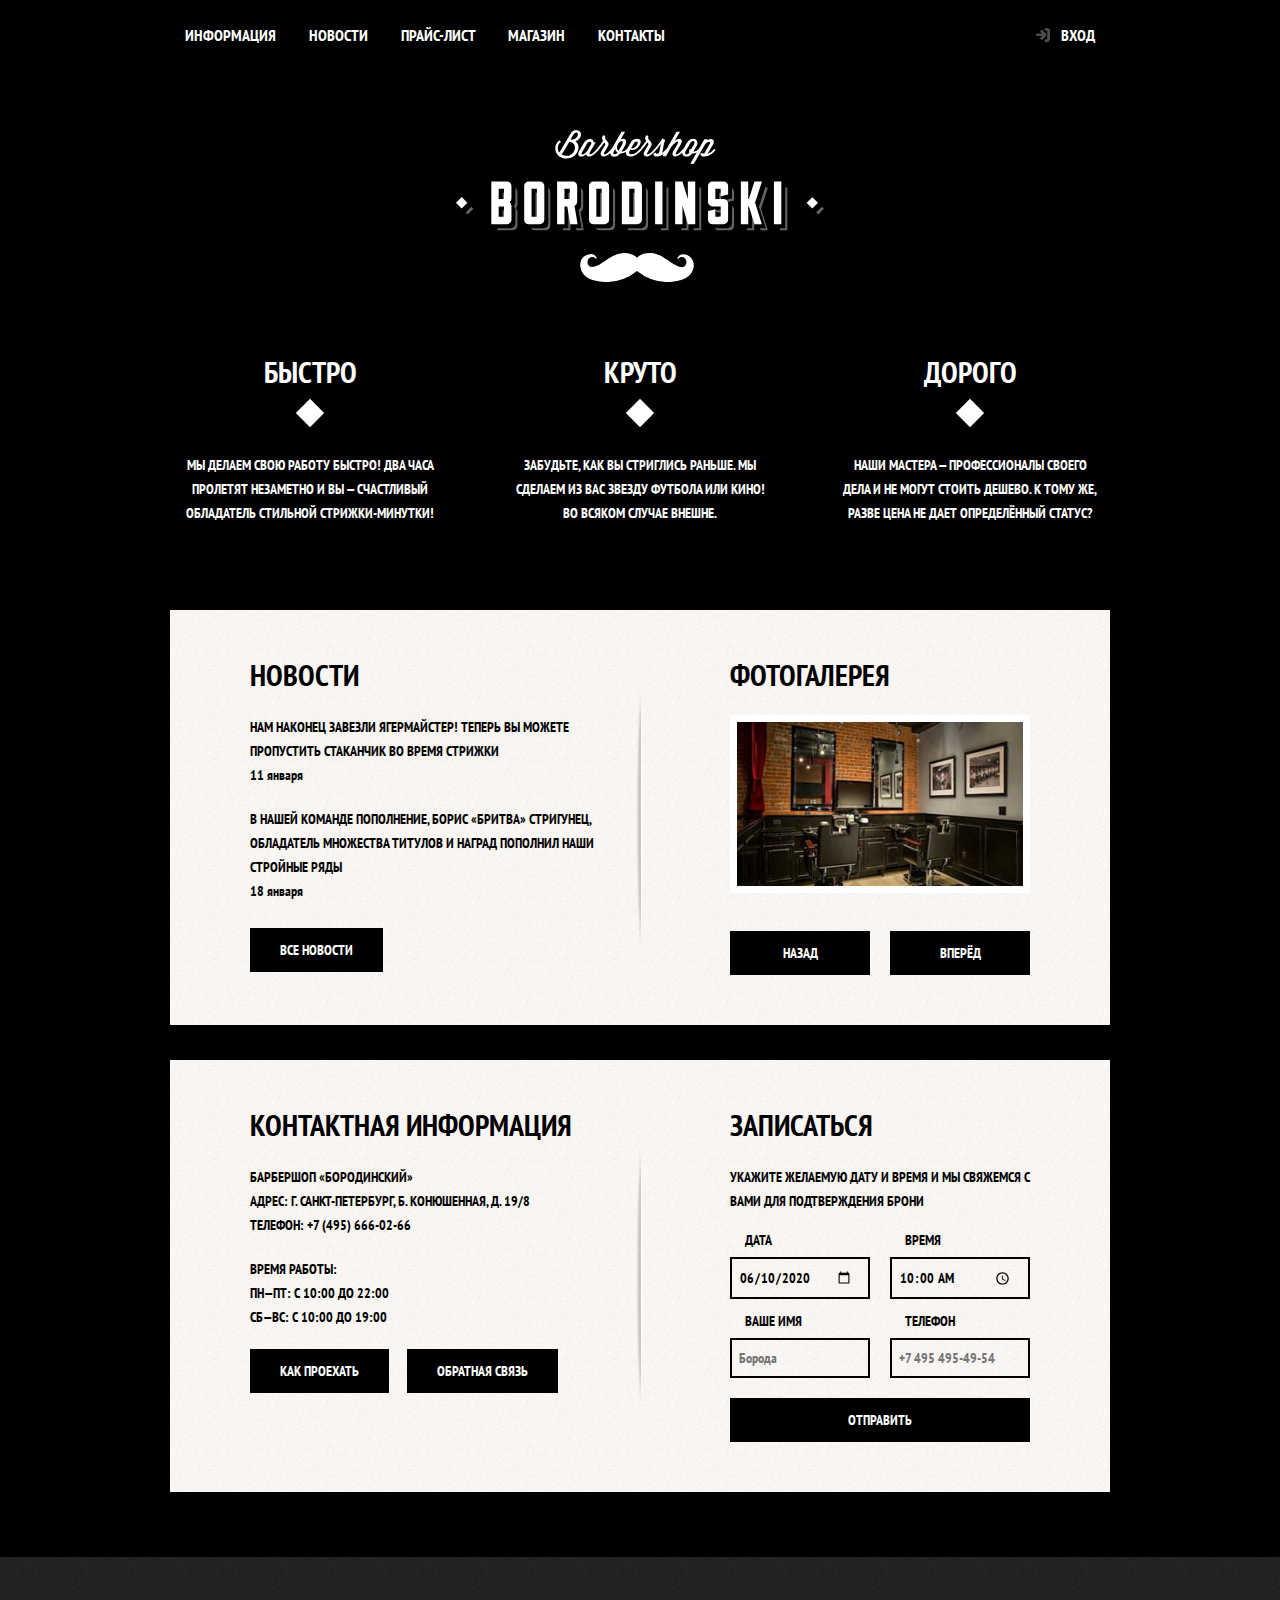
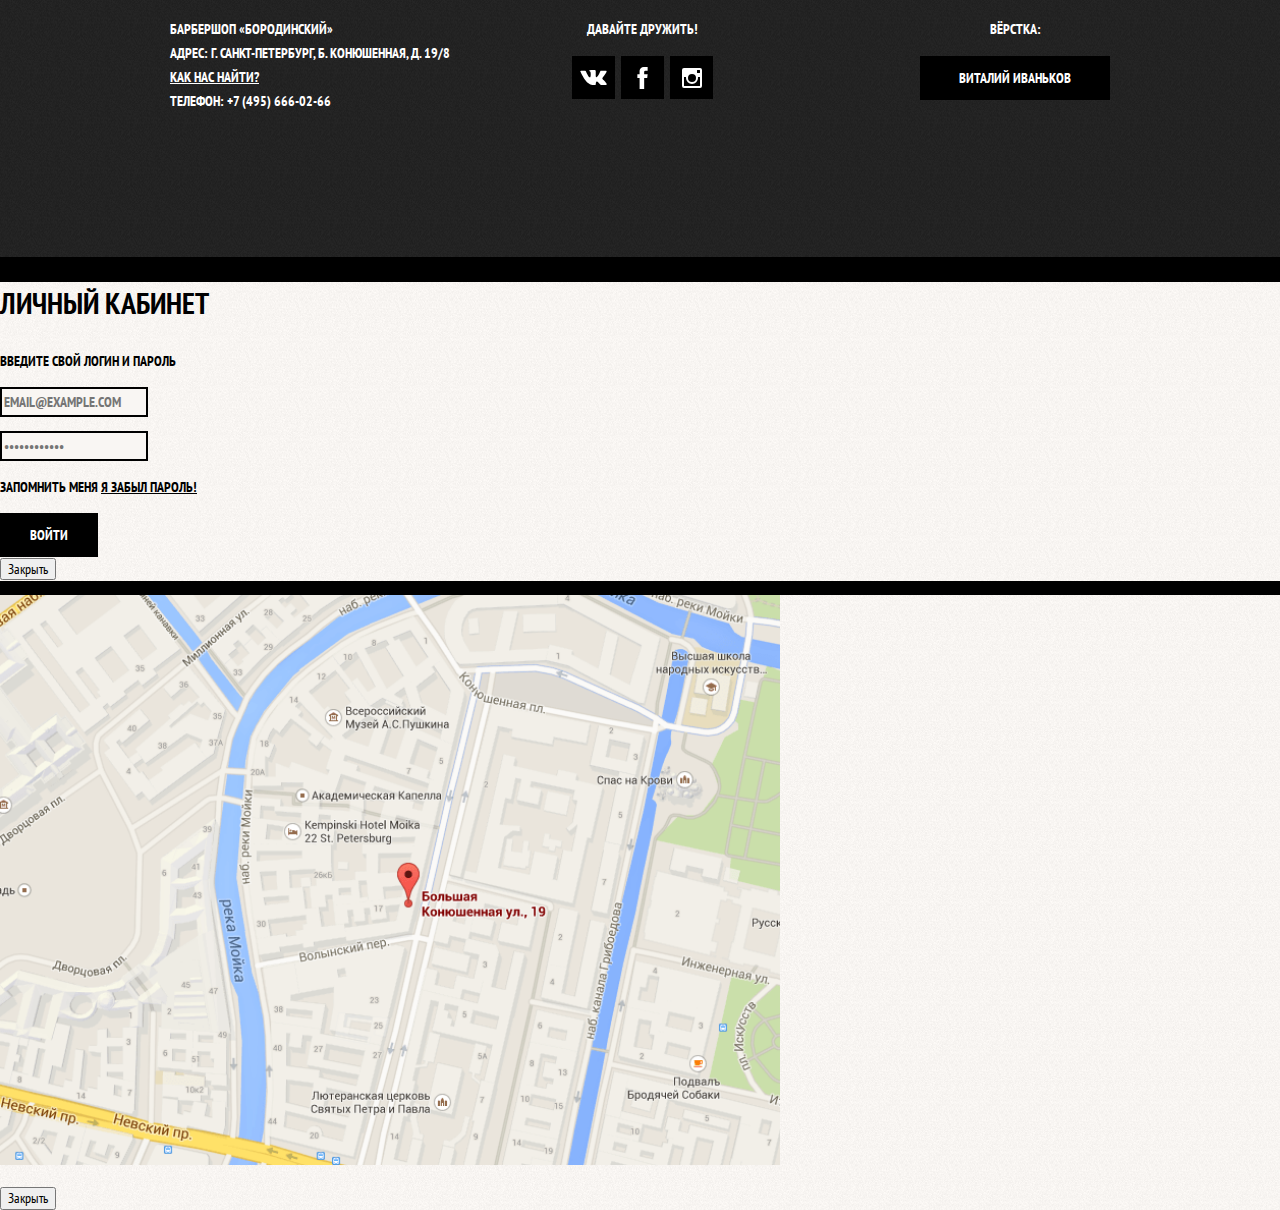
==== commit 87d646c3: "Добавлены окончательные стили для Footer" ====
--- a/index.html
+++ b/index.html
@@ -114,34 +114,30 @@
         <h2>Записаться</h2>
         <p class="appointment-info">Укажите желаемую дату и время и мы свяжемся с вами для подтверждения брони</p>
         <form class="appointment-form" action="" method="POST">
-          <div class="appointment-wrapper">
-            <p class="appointment-item">
-              <label for="appointment-date">
-                Дата
-              </label>
-              <input type="date" id="appointment-date" name="date" value="2020-06-10">
-            </p>
-            <p class="appointment-item">
-              <label for="appointment-time">
-                Время
-              </label>
-              <input type="time" id="appointment-time" name="time" value="10:00">
-            </p>
-          </div>
-          <div class="appointment-wrapper">
-            <p class="appointment-item">
-              <label for="appointment-name">
-                Ваше имя
-              </label>
-              <input type="text" id="appointment-name" name="name" value="" placeholder="Борода">
-            </p>
-            <p class="appointment-item">
-              <label for="appointment-phone">
-                Телефон
-              </label>
-              <input type="tel" id="appointment-phone" name="phone" value="" placeholder="+7 495 495-49-54">
-            </p>
-          </div>
+          <p class="appointment-item">
+            <label for="appointment-date">
+              Дата
+            </label>
+            <input type="date" id="appointment-date" name="date" value="2020-06-10">
+          </p>
+          <p class="appointment-item">
+            <label for="appointment-time">
+              Время
+            </label>
+            <input type="time" id="appointment-time" name="time" value="10:00">
+          </p>
+          <p class="appointment-item">
+            <label for="appointment-name">
+              Ваше имя
+            </label>
+            <input type="text" id="appointment-name" name="name" value="" placeholder="Борода">
+          </p>
+          <p class="appointment-item">
+            <label for="appointment-phone">
+              Телефон
+            </label>
+            <input type="tel" id="appointment-phone" name="phone" value="" placeholder="+7 495 495-49-54">
+          </p>
           <button class="button" type="submit">Отправить</button>
         </form>
       </section>
@@ -163,17 +159,32 @@
         <ul>
           <li>
             <a class="social-button" href="#">
-              Вконтакте
+              <span class="visually-hidden">Вконтакте</span>
+              <svg xmlns="http://www.w3.org/2000/svg" width="27" height="15" viewBox="0 0 26.14 14.91">
+                <path
+                  d="M26 13.47l-.09-.17a13.55 13.55 0 0 0-2.6-3q-.87-.83-1.1-1.12A1 1 0 0 1 22 8a10.27 10.27 0 0 1 1.22-1.78l.88-1.16q2.35-3.13 2-4L26 .94a.8.8 0 0 0-.4-.22 2.14 2.14 0 0 0-.87 0h-3.92a.51.51 0 0 0-.27 0h-.3a.6.6 0 0 0-.15.14.93.93 0 0 0-.14.24 22.22 22.22 0 0 1-1.46 3.06q-.5.84-.93 1.46a7 7 0 0 1-.71.91 4.94 4.94 0 0 1-.52.47q-.23.18-.35.15l-.23-.05a.9.9 0 0 1-.31-.33 1.49 1.49 0 0 1-.16-.53V1.6a3.14 3.14 0 0 0 0-.62 2.12 2.12 0 0 0-.14-.44.73.73 0 0 0-.28-.33 1.57 1.57 0 0 0-.46-.18A9 9 0 0 0 12.57 0a8.93 8.93 0 0 0-3.25.33 1.83 1.83 0 0 0-.52.41q-.25.3-.07.33a1.67 1.67 0 0 1 1.16.59l.08.16a2.6 2.6 0 0 1 .19.63 6.32 6.32 0 0 1 .12 1 10.59 10.59 0 0 1 0 1.7q-.07.71-.13 1.1a2.21 2.21 0 0 1-.18.64 2.69 2.69 0 0 1-.16.3l-.07.07a1 1 0 0 1-.37.07.86.86 0 0 1-.46-.19 3.27 3.27 0 0 1-.56-.52 7 7 0 0 1-.66-.93q-.37-.6-.76-1.42l-.22-.39q-.2-.38-.56-1.11t-.62-1.43A.9.9 0 0 0 5.2.9h-.07a.93.93 0 0 0-.22-.16A1.44 1.44 0 0 0 4.6.65L.87.68A1 1 0 0 0 .1.94L0 1a.44.44 0 0 0 0 .22 1.08 1.08 0 0 0 .08.37Q.9 3.53 1.86 5.31t1.66 2.87Q4.23 9.27 5 10.24t1 1.24l.37.41.34.33a8.06 8.06 0 0 0 1 .78 16.34 16.34 0 0 0 1.4.9 7.6 7.6 0 0 0 1.79.72 6.19 6.19 0 0 0 2 .22h1.57a1.08 1.08 0 0 0 .72-.3l.05-.07a.9.9 0 0 0 .1-.25 1.38 1.38 0 0 0 0-.37 4.48 4.48 0 0 1 .09-1.05 2.77 2.77 0 0 1 .23-.71 1.74 1.74 0 0 1 .29-.4 1.19 1.19 0 0 1 .23-.2h.11a.86.86 0 0 1 .77.21 4.52 4.52 0 0 1 .83.79q.39.47.93 1.05a6.41 6.41 0 0 0 1 .87l.27.16a3.31 3.31 0 0 0 .71.3 1.53 1.53 0 0 0 .76.07l3.48-.05a1.58 1.58 0 0 0 .8-.17.68.68 0 0 0 .34-.37 1.06 1.06 0 0 0 0-.46 1.71 1.71 0 0 0-.1-.36z"
+                  fill="#fff" />
+              </svg>
             </a>
           </li>
           <li>
             <a class="social-button" href="#">
-              Фейсбук
+              <span class="visually-hidden">Фейсбук</span>
+              <svg xmlns="http://www.w3.org/2000/svg" width="19" height="22" viewBox="0 0 10.15 21.74">
+                <path
+                  d="M3.34 1.12A4.77 4.77 0 0 1 6.53 0h3.61v3.81H7.81a1.07 1.07 0 0 0-1.09.83v2.55h3.42c-.08 1.23-.24 2.45-.41 3.67h-3v10.87H2.21V10.86H0V7.21h2.19V3.66a3.83 3.83 0 0 1 1.15-2.54z"
+                  fill="#fff" />
+              </svg>
             </a>
           </li>
           <li>
             <a class="social-button" href="#">
-              Инстаграм
+              <span class="visually-hidden">Инстаграм</span>
+              <svg xmlns="http://www.w3.org/2000/svg" width="20" height="20" viewBox="0 0 20 20">
+                <path
+                  d="M18 0H2a2 2 0 0 0-2 2v16a2 2 0 0 0 2 2h16a2 2 0 0 0 2-2V2a2 2 0 0 0-2-2zm-8 6a4 4 0 1 1-4 4 4 4 0 0 1 4-4zM2.5 18a.47.47 0 0 1-.5-.5V9h2.1a3.4 3.4 0 0 0-.1 1 6 6 0 1 0 12 0 3.4 3.4 0 0 0-.1-1H18v8.5a.47.47 0 0 1-.5.5zM18 4.5a.47.47 0 0 1-.5.5h-2a.47.47 0 0 1-.5-.5v-2a.47.47 0 0 1 .5-.5h2a.47.47 0 0 1 .5.5z"
+                  fill="#fff" />
+              </svg>
             </a>
           </li>
         </ul>
--- a/css/style.css
+++ b/css/style.css
@@ -195,6 +195,13 @@
 	border-color: #663d15;
 }
 
+.appointment .button {
+	display: block;
+	width: 100%;
+	margin-top: 10px;
+	margin-right: 0;
+}
+
 .main-footer {
 	color: #ffffff;
 
@@ -215,15 +222,43 @@
 }
 
 .footer-social {
+	width: 145px;
+
 	text-align: center;
 }
 
 .footer-social ul {
+	display: flex;
+	flex-wrap: wrap;
+	justify-content: space-between;
+	
+	width: 141px;
+	margin: 0 auto;
+	padding: 0;
+
 	list-style: none;
 }
 
 .social-button {
-	color: #ffffff;
+	display: flex;
+	align-items: center;
+	justify-content: center;
+	margin-bottom: 10px;
+	
+	width: 43px;
+	height: 43px;
+
+	background-color: #000000;
+}
+
+.social-button:hover,
+.social-button:focus {
+	background-color: #ffffff;
+}
+
+.social-button:hover path,
+.social-button:focus path {
+	fill: #000000;
 }
 
 .footer-copyright {
@@ -430,40 +465,48 @@
 	width: 350px;
 }
 
+.contacts p {
+	margin: 0;
+	margin-bottom: 20px;
+}
+
 .appointment {
 	width: 300px;
 }
 
 .appointment-info {
 	margin: 0;
+	margin-bottom: 15px;
+}
+
+.appointment-form {
+	display: flex;
+	flex-wrap: wrap;
+	justify-content: space-between;
+}
+
+.appointment-item {
+	width: 140px;
+	margin: 0;
 	margin-bottom: 10px;
 }
 
-.appointment-form {
-}
-
-.appointment-wrapper {
-	display: flex;
-	justify-content: space-between;
-}
-
-.appointment-wrapper:last-of-type {
-	margin-bottom: 15px;
-}
-
-.appointment-item {
-	display: flex;
-	flex-direction: column;
-	margin: 0;
-}
-
-.appointment-item > input {
-	min-height: 40px;
-	width: 135px;
-}
-
-.appointment-item > label {
-	margin-bottom: 10px;
+.appointment-item input {
+	box-sizing: border-box;
+	width: 140px;
+	padding: 6px 15px 6px 7px;
+
+	font: inherit;
+}
+
+.appointment-item input:focus {
+	border-color: #663d15;
+}
+
+.appointment-item label {
+	display: block;
+	margin-bottom: 5px;
+	margin-left: 15px;
 }
 
 .main-footer {
@@ -490,21 +533,25 @@
 	min-height: 100px;
 }
 
-.footer-social > ul {
-	display: flex;
-}
-
-.social-button {
+.footer-social b {
+	display: block;
+	margin-bottom: 15px;
 }
 
 .footer-copyright {
-	display: flex;
-	flex-direction: column;
-	width: 150px;
+	width: 190px;
 	margin: 0;
 	margin-left: auto;
-
-	min-height: 100px;
+}
+
+.footer-copyright b {
+	display: block;
+	margin-bottom: 15px;
+}
+
+.footer-copyright a {
+	display: block;
+	margin-right: 0;
 }
 
 .modal.modal-login {
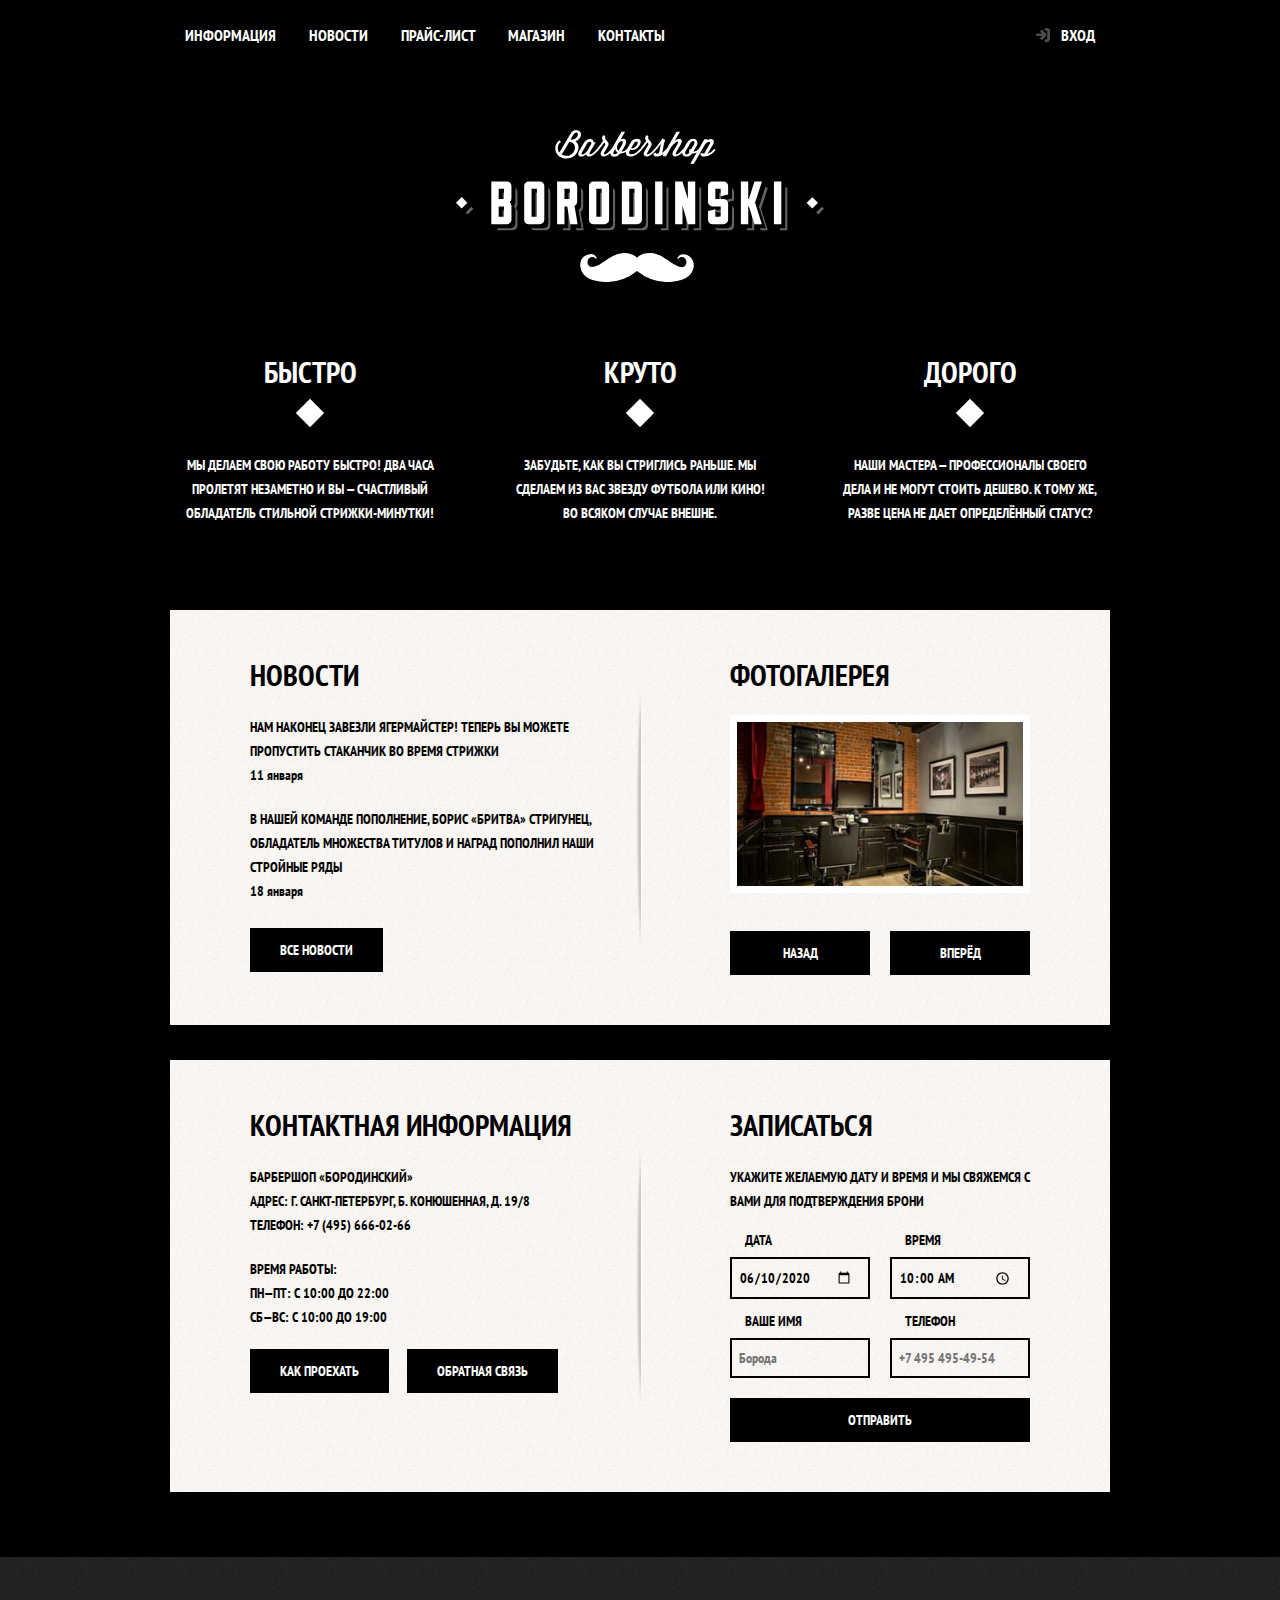
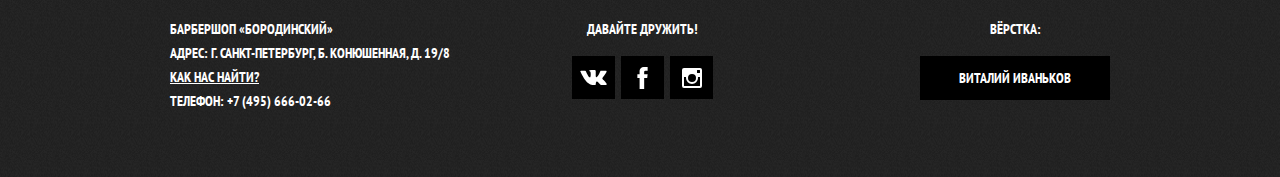
==== commit 498bbd56: "Добавлена анимация переходов модальных окон" ====
--- a/index.html
+++ b/index.html
@@ -192,14 +192,14 @@
 
       <p class="footer-copyright">
         <b>Вёрстка:</b>
-        <a class="button" href="http://s95864mn.beget.tech/">Виталий Иваньков</a>
+        <a class="button" href="https://github.com/vaivankov">Виталий Иваньков</a>
       </p>
     </div>
   </footer>
 
   <section class="modal modal-login">
     <h2>Личный кабинет</h2>
-    <p>Введите свой логин и пароль</p>
+    <p class="modal-description">Введите свой логин и пароль</p>
     <form class="login-form" method="POST" action="https://echo.htmlacademy.ru">
       <p>
         <label class="visually-hidden" for="user-login">Логин</label>
@@ -207,10 +207,10 @@
       </p>
       <p>
         <label class="visually-hidden" for="user-password">Пароль</label>
-        <input id="user-password" type="password" name="password"
+        <input class="login-icon-password" id="user-password" type="password" name="password"
           placeholder="&#149&#149&#149&#149&#149&#149&#149&#149&#149&#149&#149&#149">
       </p>
-      <p class="login-password-info">
+      <p class="login-help">
         <label class="login-checkbox">
           <input type="checkbox" name="remember" class="visually-hidden">
           <span class="checkbox-indicator"></span>
@@ -220,7 +220,9 @@
       </p>
       <button class="button" type="submit">Войти</button>
     </form>
-    <button class="modal-close" type="button">Закрыть</button>
+    <button class="modal-close" type="button">
+      <span class="visually-hidden">Закрыть</span>
+    </button>
   </section>
 
   <section class="modal modal-map">
@@ -229,9 +231,12 @@
       <img src="img/common/map.png" width="780" height="560"
         alt="Расположение офиса компании на карте по адресу: г. Санкт-Петербург, ул. Б. Конюшенная, д. 19/8">
     </p>
-    <button class="modal-close" type="button">Закрыть</button>
+    <button class="modal-close" type="button">
+      <span class="visually-hidden">Закрыть</span>
+    </button>
   </section>
 
+  <script src="main.js"></script>
 </body>
 
 </html>--- a/css/style.css
+++ b/css/style.css
@@ -17,6 +17,7 @@
 }
 
 body {
+	min-width: 960px;
 	margin: 0;
 	padding: 0;
 
@@ -33,6 +34,15 @@
 	background-repeat: no-repeat;
 }
 
+.inner-page {
+	color: #000000;
+
+	background-color: #f9f6f3;
+	background-image: url("../img/common/pattern-light.png");
+	background-position: 0 0;
+	background-repeat: repeat;
+}
+
 a {
 	text-decoration: none;
 }
@@ -75,6 +85,8 @@
 	line-height: 20px;
 	color: #ffffff;
 
+	margin-bottom: 60px;
+
 	background-color: #000000;
 }
 
@@ -88,7 +100,6 @@
 	display: block;
 	padding: 25px 15px;
 
-	vertical-align: middle;
 	color: #ffffff;
 }
 
@@ -164,7 +175,7 @@
 	width: 300px;
 }
 
-.gallery-container{
+.gallery-container {
 	position: relative;
 
 	height: 260px;
@@ -182,7 +193,6 @@
 	width: 286px;
 	height: 164px;
 }
-
 
 .appointment-item input {
 	font: inherit;
@@ -202,6 +212,147 @@
 	margin-right: 0;
 }
 
+.inner-columns {
+	display: flex;
+	justify-content: space-between;
+	flex-wrap: wrap;
+
+	margin: 60px 0;
+}
+
+.inner-columns-left,
+.inner-columns-right {
+	width: 460px;
+}
+
+.inner-columns-left *:first-child,
+.inner-columns-right *:first-child {
+	margin-top: 0;
+}
+
+.inner-columns-left *:last-child,
+.inner-columns-right *:last-child {
+	margin-bottom: 0;
+}
+
+.inner-columns > h3:first-child {
+	width: 460px;
+	margin-top: 0;
+	margin-right: 460px;
+	margin-right: calc(100% - 460px);
+}
+
+.inner-content {
+	margin-bottom: 75px;
+}
+
+.inner-content h2 {
+	margin-top: 60px;
+	margin-bottom: 30px;
+
+	font-size: 24px;
+	line-height: 30px;
+}
+
+.inner-content h3 {
+	margin-top: 60px;
+	margin-bottom: 30px;
+
+	font-size: 20px;
+	line-height: 24px;
+}
+
+.inner-content h2 + h3 {
+	margin-top: 30px;
+}
+
+.inner-content p {
+	margin: 14px 0;
+}
+
+.inner-content table {
+	border-collapse: collapse;
+}
+
+.inner-content td {
+	padding: 10px 15px;
+
+	border: 2px solid #000;
+}
+
+.inner-content .big-heading {
+	display: flex;
+	align-items: center;
+
+	margin-top: 55px;
+	margin-bottom: 65px;
+
+	font-size: 48px;
+	line-height: 48px;
+	text-align: center;
+}
+
+.big-heading::before,
+.big-heading::after {
+	content: "";
+
+	flex-grow: 1;
+	flex-shrink: 0;
+
+	width: 50px;
+	height: 2px;
+
+	background: #000;
+}
+
+.big-heading::before {
+	margin-right: 25px;
+}
+
+.big-heading::after {
+	margin-left: 25px;
+}
+
+.custom-list-1 {
+	margin: 14px 0;
+	padding: 0;
+
+	list-style: none;
+}
+
+.custom-list-1 li {
+	position: relative;
+
+	margin-bottom: 15px;
+	padding-left: 20px;
+}
+
+.custom-list-1 li::before {
+	content: "";
+
+	position: absolute;
+	top: 7px;
+	left: 0;
+
+	width: 7px;
+	height: 7px;
+
+	background-color: #000;
+	transform: rotate(45deg);
+}
+
+.custom-table-1 {
+	width: 100%;
+}
+
+.custom-table-1 td {
+	width: 50%;
+}
+
+.custom-table-1 td:last-child {
+	text-align: center;
+}
+
 .main-footer {
 	color: #ffffff;
 
@@ -231,7 +382,7 @@
 	display: flex;
 	flex-wrap: wrap;
 	justify-content: space-between;
-	
+
 	width: 141px;
 	margin: 0 auto;
 	padding: 0;
@@ -244,7 +395,7 @@
 	align-items: center;
 	justify-content: center;
 	margin-bottom: 10px;
-	
+
 	width: 43px;
 	height: 43px;
 
@@ -286,11 +437,33 @@
 	line-height: 42px;
 }
 
+.login-form {
+	margin: 0;
+	margin-bottom: 10px;
+}
+
+.login-form .button {
+	width: 100%;
+	margin-right: 0;
+}
+
+.login-form .login-help {
+	display: flex;
+	flex-wrap: wrap;
+	justify-content: space-between;
+	margin: 15px 0;
+}
+
 .login-form input[type="text"],
 .login-form input[type="password"] {
+	box-sizing: border-box;
+	width: 300px;
+	padding: 10px 15px;
+	padding-right: 40px;
+
 	font: inherit;
 	color: #000000;
-	text-transform: uppercase;
+	text-transform: inherit;
 
 	background-color: #f9f6f3;
 	border: 2px solid #000000;
@@ -298,11 +471,70 @@
 
 .login-form input:focus {
 	border-color: #663d15;
+}
+
+.login-checkbox {
+	position: relative;
+
+	padding-left: 30px;
+
+	cursor: pointer;
+}
+
+.login-checkbox input[type="checkbox"] + .checkbox-indicator {
+	position: absolute;
+	top: 0;
+	left: 0;
+
+	width: 17px;
+	height: 17px;
+
+	border: 2px solid #000000;
+}
+
+.login-checkbox input[type="checkbox"]:focus + .checkbox-indicator {
+	border-color: #663d15;
+	outline: thin dotted;
+	outline: 5px auto -webkit-focus-ring-color;
+}
+
+.login-checkbox input[type="checkbox"]:checked + .checkbox-indicator::before,
+.login-checkbox input[type="checkbox"]:checked + .checkbox-indicator::after {
+	content: "";
+
+	position: absolute;
+	top: 8px;
+	left: 1px;
+
+	width: 15px;
+	height: 2px;
+
+	background-color: #000000;
+}
+
+.login-checkbox input[type="checkbox"]:checked + .checkbox-indicator::before {
+	transform: rotate(45deg);
+}
+
+.login-checkbox input[type="checkbox"]:checked + .checkbox-indicator::after {
+	transform: rotate(-45deg);
 }
 
 .login-checkbox:hover,
 .login-checkbox:focus {
 	color: #663d15;
+}
+
+.login-icon-user {
+	background-image: url("../img/icon/user.svg");
+	background-position: 270px center;
+	background-repeat: no-repeat;
+}
+
+.login-icon-password {
+	background-image: url("../img/icon/lock.svg");
+	background-position: 270px center;
+	background-repeat: no-repeat;
 }
 
 .restore {
@@ -328,6 +560,7 @@
 .main-navigation {
 	display: flex;
 	flex-direction: column;
+	justify-content: space-around;
 	align-items: center;
 }
 
@@ -335,13 +568,16 @@
 	order: 2;
 	width: 368px;
 	min-height: 153px;
+
+	margin-top: 60px;
+}
+
+.main-logo {
+	margin-right: 30px;
 }
 
 .main-navigation-wrapper {
 	width: 100%;
-	margin-bottom: 60px;
-
-	background-color: #000000;
 }
 
 .main-navigation-wrapper .container {
@@ -357,9 +593,27 @@
 	justify-content: space-between;
 	width: 510px;
 	margin: 0;
+	margin-right: auto;
 	padding: 0;
 
 	list-style: none;
+}
+
+.site-navigation-current {
+	position: relative;
+}
+
+.site-navigation-current::after {
+	content: "";
+	width: 70%;
+
+	bottom: 0;
+	left: 50%;
+
+	transform: translate(-50%, 0);
+
+	position: absolute;
+	border-bottom: 5px solid white;
 }
 
 .user-navigation {
@@ -444,7 +698,7 @@
 	margin: 0;
 }
 
-.gallery-button{
+.gallery-button {
 	box-sizing: border-box;
 	position: absolute;
 	bottom: 0;
@@ -512,8 +766,6 @@
 .main-footer {
 	padding: 60px 0;
 	margin-top: 65px;
-
-	min-height: 180px;
 }
 
 .main-footer .container {
@@ -554,21 +806,156 @@
 	margin-right: 0;
 }
 
-.modal.modal-login {
-}
-.login-form {
-}
-.login-icon-user {
-}
-.login-password-info {
-}
-.login-checkbox {
-}
-.checkbox-indicator {
-}
-.restore {
-}
+.modal {
+	position: fixed;
+
+	color: #000000;
+
+	background-color: #f8f3f0;
+	background-image: url("../img/common/pattern-light.png");
+	background-position: 0 0;
+	background-repeat: repeat;
+	box-shadow: 0 30px 50px rgba(0, 0, 0, 0.7);
+}
+
+.modal-login {
+	top: 120px;
+	left: 50%;
+
+	display: none;
+
+	width: 300px;
+	margin-left: -230px;
+	padding: 50px 80px;
+}
+
+.modal-login h2 {
+	margin: 0;
+	margin-bottom: 20px;
+
+	font-size: 30px;
+	line-height: 42px;
+}
+
+.modal-description {
+	margin: 0;
+	margin-bottom: 10px;
+}
+
 .modal-close {
-}
-.modal.modal-map {
-}
+	position: absolute;
+	top: -14px;
+	right: -27px;
+
+	width: 22px;
+	height: 22px;
+
+	border: 0;
+
+	background-color: transparent;
+
+	cursor: pointer;
+}
+
+.modal-close::before,
+.modal-close::after {
+	content: "";
+
+	position: absolute;
+	top: 10px;
+	left: 2px;
+
+	width: 19px;
+	height: 3px;
+
+	background-color: #d0d0d0;
+}
+
+.modal-close::before {
+	transform: rotate(45deg);
+}
+
+.modal-close::after {
+	transform: rotate(-45deg);
+}
+
+.modal-map {
+	top: 50%;
+	left: 50%;
+
+	display: none;
+	width: 766px;
+	height: 561px;
+	margin-top: -280px;
+	margin-left: -390px;
+
+	border: 7px solid white;
+}
+
+.modal-map p {
+	margin: 0;
+}
+
+.breadcrumbs {
+	padding: 0;
+	display: flex;
+	list-style: none;
+}
+
+.breadcrumbs a {
+	color: #000000;
+}
+
+.breadcrumbs li {
+	position: relative;
+
+	margin-right: 40px;
+}
+
+.breadcrumbs li:not(:last-of-type)::after {
+	content: "";
+	position: absolute;
+
+	top: 7px;
+	right: -24px;
+
+	transform: rotate(45deg);
+
+	height: 7px;
+	width: 7px;
+
+	background-color: #000000;
+}
+
+.breadcrumbs-current {
+	opacity: 0.3;
+}
+
+.modal-show {
+	display: block;
+
+	animation: bounce 0.6s;
+}
+
+@keyframes shake {
+	0%, 100% { transform: translateX(0); }
+	10%, 30%, 50%, 70%, 90% { transform: translateX(-10px); }
+	20%, 40%, 60%, 80% { transform: translateX(10px); }
+}
+
+.modal-error {
+	animation-name: shake;
+	animation-duration: 0.6s;
+}
+
+@keyframes bounce {
+	0% { transform: translateY(-2000px); }
+	70% { transform: translateY(30px); }
+	90% { transform: translateY(-10px); }
+	100% { transform: translateY(0px); }
+}
+
+.modal-error {
+	animation-name: shake;
+	animation-duration: 0.6s;
+}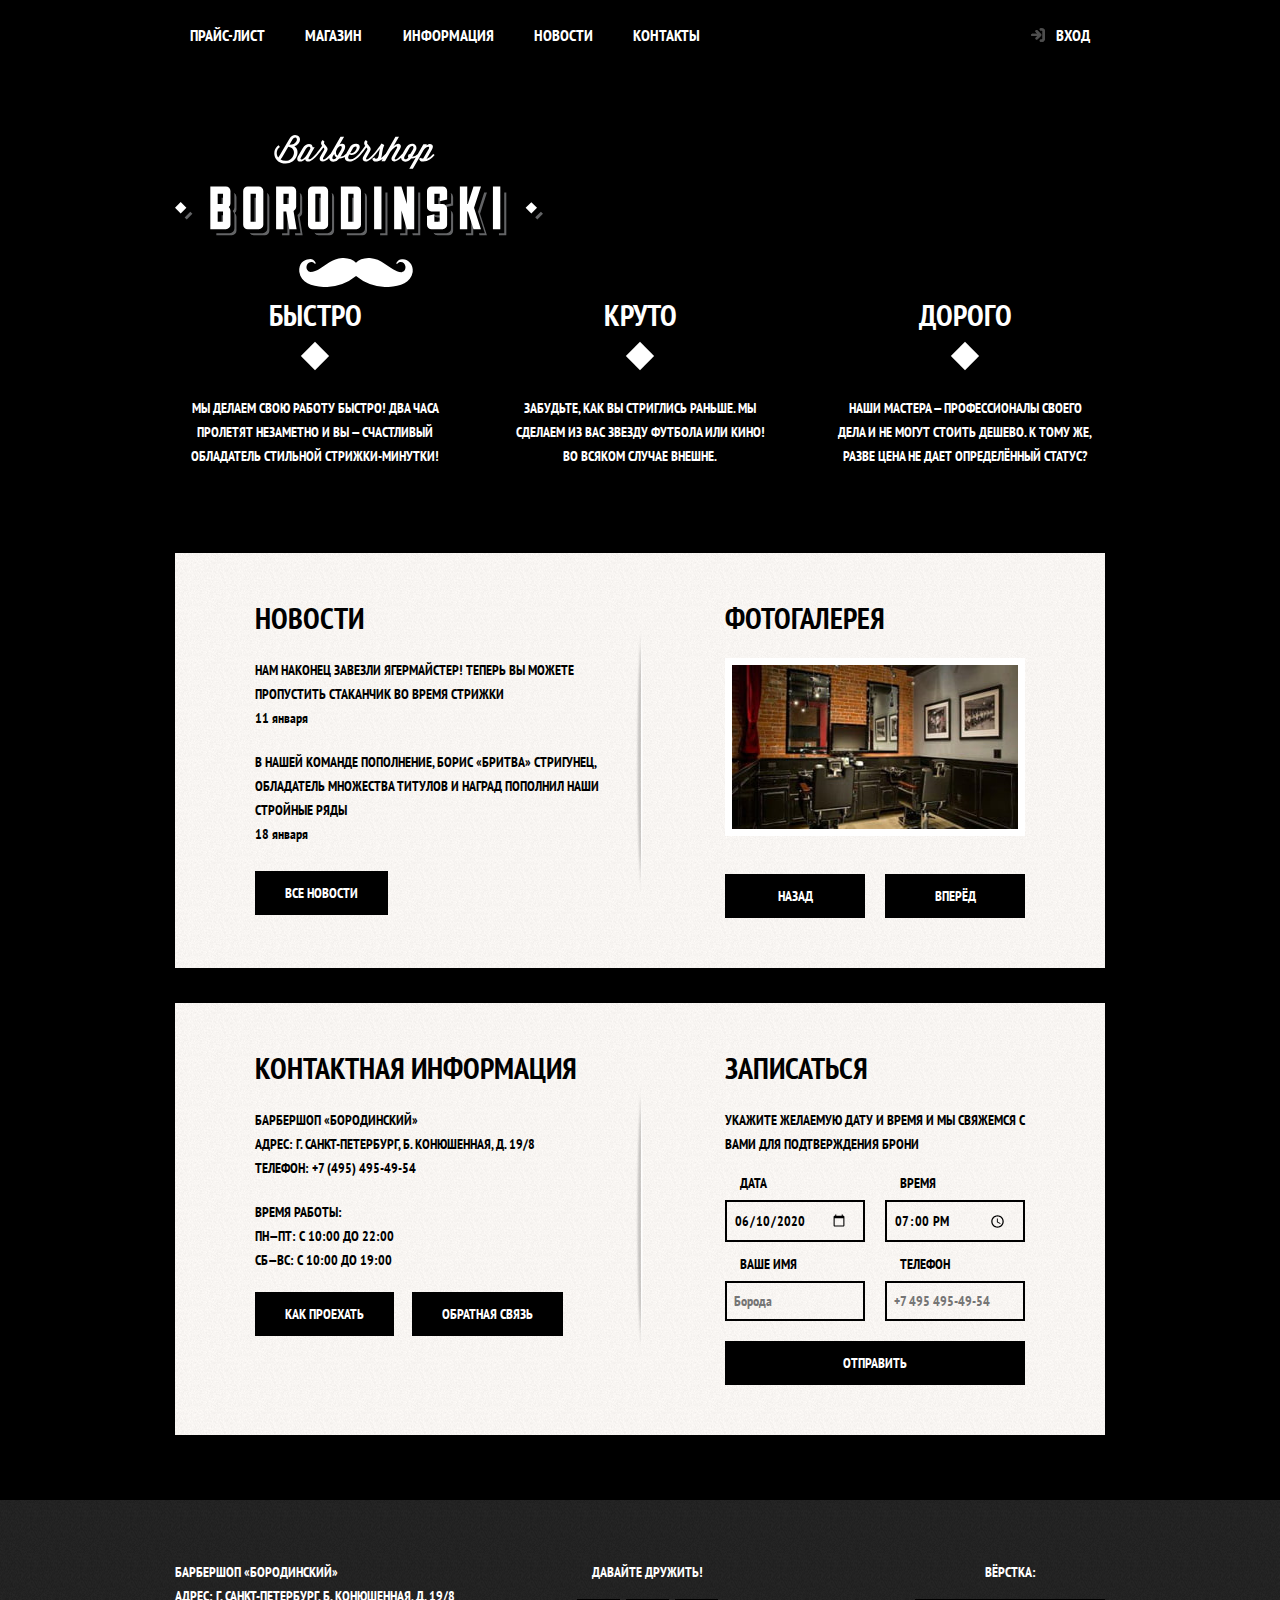
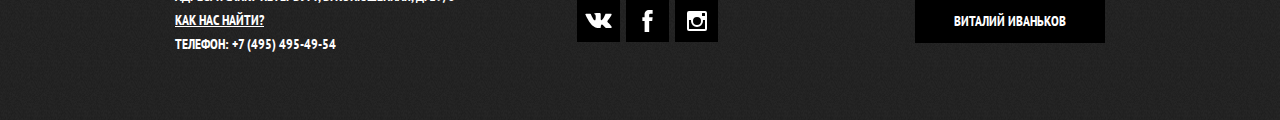
==== commit fbb479bb: "Исправлена валидность вёрстки" ====
--- a/index.html
+++ b/index.html
@@ -15,17 +15,14 @@
 
   <header class="main-header">
     <nav class="main-navigation">
-      <a class="main-header-logo">
-        <img src="img/icon/index-logo.svg" width="371" height="155" alt="Логотип барбершопа «Бородинский»">
-      </a>
       <div class="main-navigation-wrapper">
         <div class="container">
           <ul class="site-navigation">
-            <li><a href="info.html">Информация</a></li>
-            <li><a href="news.html">Новости</a></li>
             <li><a href="price.html">Прайс-лист</a></li>
             <li><a href="catalog.html">Магазин</a></li>
-            <li><a href="contacts.html">Контакты</a></li>
+            <li><a href="#">Информация</a></li>
+            <li><a href="#">Новости</a></li>
+            <li><a href="#">Контакты</a></li>
           </ul>
           <ul class="user-navigation">
             <li>
@@ -42,6 +39,10 @@
   <main class="container">
 
     <h1 class="visually-hidden">Барбершоп «Бородинский»</h1>
+
+    <div class="main-header-logo">
+      <img src="img/icon/index-logo.svg" width="371" height="155" alt="Логотип барбершопа «Бородинский»">
+    </div>
 
     <section class="features">
       <h2 class="visually-hidden">Преимущества</h2>
@@ -78,7 +79,7 @@
             <time datetime="2016-01-18">18 января</time>
           </li>
         </ul>
-        <a class="button" href="news.html">Все новости</a>
+        <a class="button" href="#">Все новости</a>
       </section>
       <section class="gallery">
         <h2>Фотогалерея</h2>
@@ -100,7 +101,7 @@
         <p>
           Барбершоп «Бородинский»<br>
           Адрес: г. Санкт-Петербург, Б. Конюшенная, д. 19/8<br>
-          Телефон: +7 (495) 666-02-66
+          Телефон: +7 (495) 495-49-54
         </p>
         <p>
           Время работы:<br>
@@ -108,12 +109,12 @@
           сб—вс: с 10:00 до 19:00
         </p>
         <a class="button" href="map.html">Как проехать</a>
-        <a class="button" href="contacts.html">Обратная связь</a>
+        <a class="button" href="#">Обратная связь</a>
       </section>
       <section class="appointment">
         <h2>Записаться</h2>
         <p class="appointment-info">Укажите желаемую дату и время и мы свяжемся с вами для подтверждения брони</p>
-        <form class="appointment-form" action="" method="POST">
+        <form class="appointment-form" action="https://echo.htmlacademy.ru" method="POST">
           <p class="appointment-item">
             <label for="appointment-date">
               Дата
@@ -124,7 +125,7 @@
             <label for="appointment-time">
               Время
             </label>
-            <input type="time" id="appointment-time" name="time" value="10:00">
+            <input type="time" id="appointment-time" name="time" value="19:00">
           </p>
           <p class="appointment-item">
             <label for="appointment-name">
@@ -151,7 +152,7 @@
         Барбершоп «Бородинский»<br>
         Адрес: г. Санкт-Петербург, Б. Конюшенная, д. 19/8<br>
         <a href="map.html">Как нас найти?</a><br>
-        Телефон: +7 (495) 666-02-66
+        Телефон: +7 (495) 495-49-54
       </p>
 
       <div class="footer-social">
@@ -207,8 +208,7 @@
       </p>
       <p>
         <label class="visually-hidden" for="user-password">Пароль</label>
-        <input class="login-icon-password" id="user-password" type="password" name="password"
-          placeholder="&#149&#149&#149&#149&#149&#149&#149&#149&#149&#149&#149&#149">
+        <input class="login-icon-password" id="user-password" type="password" name="password" placeholder="••••••••••••">
       </p>
       <p class="login-help">
         <label class="login-checkbox">
@@ -220,23 +220,31 @@
       </p>
       <button class="button" type="submit">Войти</button>
     </form>
-    <button class="modal-close" type="button">
+    <button class="modal-close modal-login-close" type="button">
       <span class="visually-hidden">Закрыть</span>
     </button>
   </section>
 
   <section class="modal modal-map">
     <h2 class="visually-hidden">Как до нас добраться</h2>
-    <p>
+    <p class="modal-map-container">
       <img src="img/common/map.png" width="780" height="560"
         alt="Расположение офиса компании на карте по адресу: г. Санкт-Петербург, ул. Б. Конюшенная, д. 19/8">
     </p>
-    <button class="modal-close" type="button">
+    <button class="modal-close modal-map-close" type="button">
       <span class="visually-hidden">Закрыть</span>
     </button>
   </section>
 
-  <script src="main.js"></script>
+  <script src="js/variables.js"></script>
+  <script src="js/func__setTodaysDate.js"></script>
+  <script src="js/func__showModalWidow.js"></script>
+  <script src="js/func__closeModalWindow.js"></script>
+  <script src="js/func__checkIsHotKey.js"></script>
+  <script src="js/func__checkLocalStorage.js"></script>
+  <script src="js/func__validateForm.js"></script>
+  <script src="js/func__addMap.js"></script>
+  <script src="js/handlers.js"></script>
 </body>
 
 </html>--- a/css/style.css
+++ b/css/style.css
@@ -442,6 +442,12 @@
 	margin-bottom: 10px;
 }
 
+.login-wrapper {
+	margin: 0 auto;
+	
+	width: 300px;
+}
+
 .login-form .button {
 	width: 100%;
 	margin-right: 0;
@@ -473,6 +479,8 @@
 	border-color: #663d15;
 }
 
+.good-radio,
+.good-checkbox,
 .login-checkbox {
 	position: relative;
 
@@ -481,10 +489,18 @@
 	cursor: pointer;
 }
 
+.good-radio,
+.good-checkbox {
+	padding-left: 45px;
+}
+
+.good-radio input[type="radio"] + .radio-indicator,
+.good-checkbox input[type="checkbox"] + .checkbox-indicator,
 .login-checkbox input[type="checkbox"] + .checkbox-indicator {
 	position: absolute;
-	top: 0;
+	top: 50%;
 	left: 0;
+	transform: translate(0, -50%);
 
 	width: 17px;
 	height: 17px;
@@ -492,37 +508,108 @@
 	border: 2px solid #000000;
 }
 
+.good-radio input[type="radio"] + .radio-indicator {
+	width: 15px;
+	height: 15px;
+
+	top: 2px;
+	left: 0;
+	transform: initial;
+
+	border-radius: 50%;
+}
+
+.good-radio {
+	display: block;
+}
+
+.good-checkbox input[type="checkbox"]:focus + .checkbox-indicator,
 .login-checkbox input[type="checkbox"]:focus + .checkbox-indicator {
 	border-color: #663d15;
 	outline: thin dotted;
 	outline: 5px auto -webkit-focus-ring-color;
 }
 
+.good-checkbox input[type="checkbox"]:checked + .checkbox-indicator::before,
+.good-checkbox input[type="checkbox"]:checked + .checkbox-indicator::after,
 .login-checkbox input[type="checkbox"]:checked + .checkbox-indicator::before,
 .login-checkbox input[type="checkbox"]:checked + .checkbox-indicator::after {
 	content: "";
 
 	position: absolute;
-	top: 8px;
-	left: 1px;
-
-	width: 15px;
+	top: 7px;
+	left: 3px;
+
+	width: 11px;
 	height: 2px;
 
 	background-color: #000000;
 }
 
+.good-checkbox input[type="checkbox"]:checked + .checkbox-indicator::before,
 .login-checkbox input[type="checkbox"]:checked + .checkbox-indicator::before {
 	transform: rotate(45deg);
 }
 
+.good-checkbox input[type="checkbox"]:checked + .checkbox-indicator::after,
 .login-checkbox input[type="checkbox"]:checked + .checkbox-indicator::after {
 	transform: rotate(-45deg);
 }
 
+.good-radio input[type="radio"]:checked + .radio-indicator::before {
+	content: "";
+
+	position: absolute;
+	top: 50%;
+	left: 50%;
+
+	transform: translate(-50%, -50%);
+
+	width: 7px;
+	height: 7px;
+
+	border-radius: 50%;
+
+	background-color: #000000;
+}
+
+.good-checkbox:hover,
+.good-checkbox:focus,
 .login-checkbox:hover,
 .login-checkbox:focus {
 	color: #663d15;
+}
+
+.good-title {
+	text-transform: initial;
+
+	line-height: 18px;
+}
+
+.good-title span {
+	text-transform: uppercase;
+}
+
+.good-buy {
+	display: flex;
+}
+
+.good-buy button {
+	margin-right: 0;
+	padding: 10px 20px;
+}
+
+.good-price {
+	display: flex;
+	width: 100%;
+	justify-content: center;
+	align-items: center;
+
+	font: inherit;
+	color: black;
+	
+	background-color: #0000001a;
+	border: none;
 }
 
 .login-icon-user {
@@ -548,7 +635,7 @@
 }
 
 .container {
-	width: 940px;
+	width: 930px;
 	margin: 0 auto;
 	padding: 0 10px;
 }
@@ -591,7 +678,7 @@
 	display: flex;
 	flex-wrap: wrap;
 	justify-content: space-between;
-	width: 510px;
+	width: 540px;
 	margin: 0;
 	margin-right: auto;
 	padding: 0;
@@ -844,8 +931,8 @@
 
 .modal-close {
 	position: absolute;
-	top: -14px;
-	right: -27px;
+	top: -25px;
+	right: -30px;
 
 	width: 22px;
 	height: 22px;
@@ -931,31 +1018,160 @@
 	opacity: 0.3;
 }
 
-.modal-show {
-	display: block;
-
+.modal-map-container iframe {
+	max-width: 100%;
+}
+
+.modal-map-container img {
+	cursor: pointer;
+}
+
+.modal-show-animation {
 	animation: bounce 0.6s;
 }
 
-@keyframes shake {
-	0%, 100% { transform: translateX(0); }
-	10%, 30%, 50%, 70%, 90% { transform: translateX(-10px); }
-	20%, 40%, 60%, 80% { transform: translateX(10px); }
-}
-
-.modal-error {
+.modal-hide-animation {
+	animation: flyUp 0.6s;
+}
+
+.modal-error-animation {
 	animation-name: shake;
 	animation-duration: 0.6s;
 }
 
+@keyframes shake {
+	0%,
+	100% {
+		transform: translateX(0);
+	}
+	10%,
+	30%,
+	50%,
+	70%,
+	90% {
+		transform: translateX(-10px);
+	}
+	20%,
+	40%,
+	60%,
+	80% {
+		transform: translateX(10px);
+	}
+}
+
 @keyframes bounce {
-	0% { transform: translateY(-2000px); }
-	70% { transform: translateY(30px); }
-	90% { transform: translateY(-10px); }
-	100% { transform: translateY(0px); }
-}
-
-.modal-error {
-	animation-name: shake;
-	animation-duration: 0.6s;
-}+	0% {
+		transform: translateY(-2000px);
+	}
+	70% {
+		transform: translateY(30px);
+	}
+	90% {
+		transform: translateY(-10px);
+	}
+	100% {
+		transform: translateY(0px);
+	}
+}
+
+@keyframes flyUp {
+	0% {
+		transform: translateY(0px);
+	}
+	100% {
+		transform: translateY(-2000px);
+	}
+}
+
+.goods-buttons {
+	display: flex;
+
+	padding: 0;
+
+	list-style: none;
+}
+
+.good-button {
+	margin-right: 5px;
+	padding: 10px 20px;
+}
+
+.good-button:disabled {
+	opacity: initial;
+	
+	background-color: #fff;
+	color: #000;
+}
+
+.goods-filter {
+	width: 365px;
+
+	margin-right: 45px;
+}
+
+.goods-filter fieldset {
+	margin: 0;
+	margin-bottom: 40px;
+	padding: 0;
+
+	border: none;
+}
+
+.goods-filter li {
+	margin: 10px 0;
+}
+
+.goods-filter legend {
+	font-size: 24px;
+	margin-bottom: 20px;
+}
+
+.goods-filter ul {
+	margin: 0;
+	padding: 0;
+
+	list-style: none;
+}
+
+.goods-list {
+	display: flex;
+	flex-wrap: wrap;
+	justify-content: space-between;
+
+	min-height: 600px;
+
+	margin: 0;
+	margin-bottom: 30px;
+	padding: 0;
+
+	list-style: none;
+}
+
+.goods-list li {
+	position: relative;
+
+	width: 190px;
+	height: 260px;
+	padding: 10px 15px;
+
+	background-color: #fff;
+
+	box-shadow: 0 0 10px rgba(0, 0, 0, 0.3);
+}
+
+.good-img {
+	max-width: 100%;
+	min-height: 150px;
+}
+
+.good-img img {
+	position: absolute;
+	top: 0;
+	left: 0;
+}
+
+.goods-wrapper {
+	margin-top: 50px;
+
+	display: flex;
+}
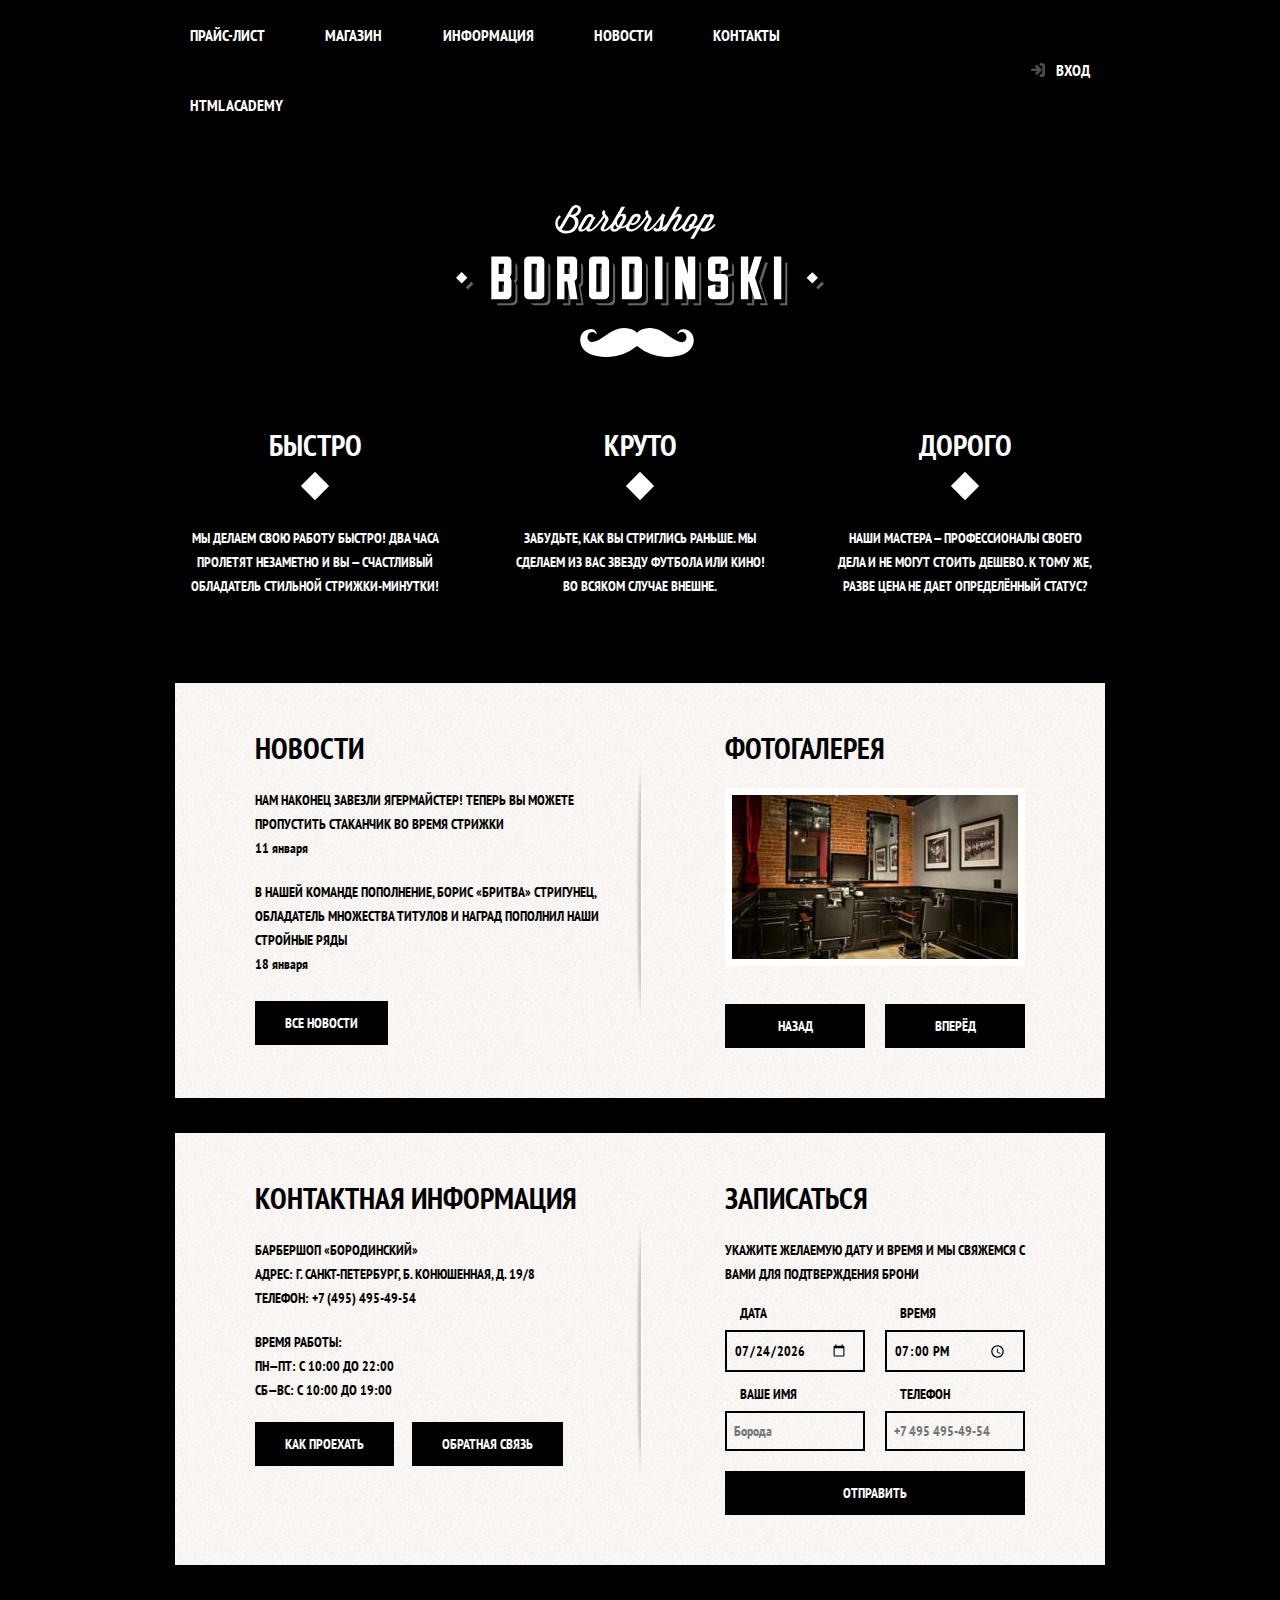
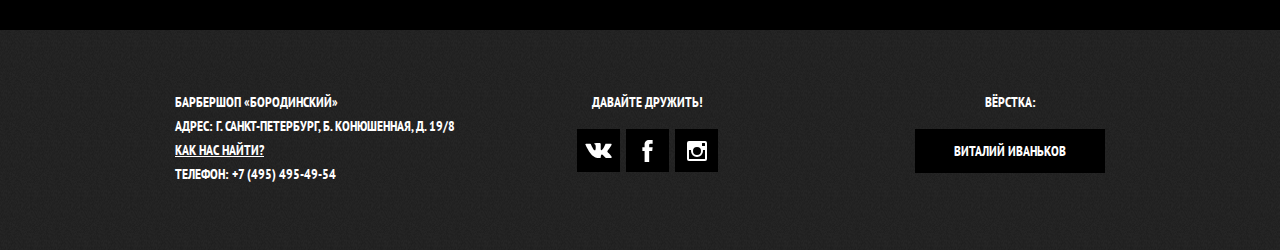
==== commit 3164f484: "Удалён лишний код" ====
--- a/index.html
+++ b/index.html
@@ -1,250 +1,342 @@
-<!DOCTYPE html>
-<html lang="ru">
-
-<head>
-  <meta charset="UTF-8">
-  <meta name="viewport" content="width=device-width, initial-scale=1.0">
-  <link rel="stylesheet"
-    href="https://fonts.googleapis.com/css?family=PT+Sans+Narrow:400,700&amp;subset=latin,cyrillic">
-  <link rel="stylesheet" href="css/normalize.css">
-  <link rel="stylesheet" href="css/style.css">
-  <title>Барбершоп «Бородинский»</title>
-</head>
-
-<body>
-
-  <header class="main-header">
-    <nav class="main-navigation">
-      <div class="main-navigation-wrapper">
-        <div class="container">
-          <ul class="site-navigation">
-            <li><a href="price.html">Прайс-лист</a></li>
-            <li><a href="catalog.html">Магазин</a></li>
-            <li><a href="#">Информация</a></li>
-            <li><a href="#">Новости</a></li>
-            <li><a href="#">Контакты</a></li>
-          </ul>
-          <ul class="user-navigation">
-            <li>
-              <a class="login-link" href="login.html">
-                Вход
-              </a>
-            </li>
-          </ul>
-        </div>
-      </div>
-    </nav>
-  </header>
-
-  <main class="container">
-
-    <h1 class="visually-hidden">Барбершоп «Бородинский»</h1>
-
-    <div class="main-header-logo">
-      <img src="img/icon/index-logo.svg" width="371" height="155" alt="Логотип барбершопа «Бородинский»">
-    </div>
-
-    <section class="features">
-      <h2 class="visually-hidden">Преимущества</h2>
-      <ul class="features-list">
-        <li class="feature-item">
-          <h3>Быстро</h3>
-          <p>Мы делаем свою работу быстро! Два часа пролетят незаметно и вы — счастливый обладатель стильной
-            стрижки-минутки!</p>
-        </li>
-        <li class="feature-item">
-          <h3>Круто</h3>
-          <p>Забудьте, как вы стриглись раньше. Мы сделаем из вас звезду футбола или кино! Во всяком случае внешне.</p>
-        </li>
-        <li class="feature-item">
-          <h3>Дорого</h3>
-          <p>Наши мастера — профессионалы своего дела и не могут стоить дешево. К тому же, разве цена не дает
-            определённый
-            статус?</p>
-        </li>
-      </ul>
-    </section>
-
-    <div class="index-columns">
-      <section class="news">
-        <h2>Новости</h2>
-        <ul class="news-list">
-          <li class="news-item">
-            <p>Нам наконец завезли ягермайстер! Теперь вы можете пропустить стаканчик во время стрижки</p>
-            <time datetime="2019-01-11">11 января</time>
-          </li>
-          <li class="news-item">
-            <p>В нашей команде пополнение, Борис «Бритва» Стригунец, обладатель множества титулов и наград пополнил наши
-              стройные ряды</p>
-            <time datetime="2016-01-18">18 января</time>
-          </li>
-        </ul>
-        <a class="button" href="#">Все новости</a>
-      </section>
-      <section class="gallery">
-        <h2>Фотогалерея</h2>
-        <div class="gallery-container">
-          <figure class="gallery-content">
-            <a href="#">
-              <img src="img/index/studio.jpg" width="286" height="164" alt="Интерьер">
-            </a>
-          </figure>
-          <button class="button gallery-button gallery-button-back" type="button">Назад</button>
-          <button class="button gallery-button gallery-button-next" type="button">Вперёд</button>
-        </div>
-      </section>
-    </div>
-
-    <div class="index-columns">
-      <section class="contacts">
-        <h2>Контактная информация</h2>
-        <p>
-          Барбершоп «Бородинский»<br>
-          Адрес: г. Санкт-Петербург, Б. Конюшенная, д. 19/8<br>
-          Телефон: +7 (495) 495-49-54
-        </p>
-        <p>
-          Время работы:<br>
-          пн—пт: с 10:00 до 22:00<br>
-          сб—вс: с 10:00 до 19:00
-        </p>
-        <a class="button" href="map.html">Как проехать</a>
-        <a class="button" href="#">Обратная связь</a>
-      </section>
-      <section class="appointment">
-        <h2>Записаться</h2>
-        <p class="appointment-info">Укажите желаемую дату и время и мы свяжемся с вами для подтверждения брони</p>
-        <form class="appointment-form" action="https://echo.htmlacademy.ru" method="POST">
-          <p class="appointment-item">
-            <label for="appointment-date">
-              Дата
-            </label>
-            <input type="date" id="appointment-date" name="date" value="2020-06-10">
-          </p>
-          <p class="appointment-item">
-            <label for="appointment-time">
-              Время
-            </label>
-            <input type="time" id="appointment-time" name="time" value="19:00">
-          </p>
-          <p class="appointment-item">
-            <label for="appointment-name">
-              Ваше имя
-            </label>
-            <input type="text" id="appointment-name" name="name" value="" placeholder="Борода">
-          </p>
-          <p class="appointment-item">
-            <label for="appointment-phone">
-              Телефон
-            </label>
-            <input type="tel" id="appointment-phone" name="phone" value="" placeholder="+7 495 495-49-54">
-          </p>
-          <button class="button" type="submit">Отправить</button>
-        </form>
-      </section>
-    </div>
-
-  </main>
-
-  <footer class="main-footer">
-    <div class="container">
-      <p class="footer-contacts">
-        Барбершоп «Бородинский»<br>
-        Адрес: г. Санкт-Петербург, Б. Конюшенная, д. 19/8<br>
-        <a href="map.html">Как нас найти?</a><br>
-        Телефон: +7 (495) 495-49-54
-      </p>
-
-      <div class="footer-social">
-        <b>Давайте дружить!</b>
-        <ul>
-          <li>
-            <a class="social-button" href="#">
-              <span class="visually-hidden">Вконтакте</span>
-              <svg xmlns="http://www.w3.org/2000/svg" width="27" height="15" viewBox="0 0 26.14 14.91">
-                <path
-                  d="M26 13.47l-.09-.17a13.55 13.55 0 0 0-2.6-3q-.87-.83-1.1-1.12A1 1 0 0 1 22 8a10.27 10.27 0 0 1 1.22-1.78l.88-1.16q2.35-3.13 2-4L26 .94a.8.8 0 0 0-.4-.22 2.14 2.14 0 0 0-.87 0h-3.92a.51.51 0 0 0-.27 0h-.3a.6.6 0 0 0-.15.14.93.93 0 0 0-.14.24 22.22 22.22 0 0 1-1.46 3.06q-.5.84-.93 1.46a7 7 0 0 1-.71.91 4.94 4.94 0 0 1-.52.47q-.23.18-.35.15l-.23-.05a.9.9 0 0 1-.31-.33 1.49 1.49 0 0 1-.16-.53V1.6a3.14 3.14 0 0 0 0-.62 2.12 2.12 0 0 0-.14-.44.73.73 0 0 0-.28-.33 1.57 1.57 0 0 0-.46-.18A9 9 0 0 0 12.57 0a8.93 8.93 0 0 0-3.25.33 1.83 1.83 0 0 0-.52.41q-.25.3-.07.33a1.67 1.67 0 0 1 1.16.59l.08.16a2.6 2.6 0 0 1 .19.63 6.32 6.32 0 0 1 .12 1 10.59 10.59 0 0 1 0 1.7q-.07.71-.13 1.1a2.21 2.21 0 0 1-.18.64 2.69 2.69 0 0 1-.16.3l-.07.07a1 1 0 0 1-.37.07.86.86 0 0 1-.46-.19 3.27 3.27 0 0 1-.56-.52 7 7 0 0 1-.66-.93q-.37-.6-.76-1.42l-.22-.39q-.2-.38-.56-1.11t-.62-1.43A.9.9 0 0 0 5.2.9h-.07a.93.93 0 0 0-.22-.16A1.44 1.44 0 0 0 4.6.65L.87.68A1 1 0 0 0 .1.94L0 1a.44.44 0 0 0 0 .22 1.08 1.08 0 0 0 .08.37Q.9 3.53 1.86 5.31t1.66 2.87Q4.23 9.27 5 10.24t1 1.24l.37.41.34.33a8.06 8.06 0 0 0 1 .78 16.34 16.34 0 0 0 1.4.9 7.6 7.6 0 0 0 1.79.72 6.19 6.19 0 0 0 2 .22h1.57a1.08 1.08 0 0 0 .72-.3l.05-.07a.9.9 0 0 0 .1-.25 1.38 1.38 0 0 0 0-.37 4.48 4.48 0 0 1 .09-1.05 2.77 2.77 0 0 1 .23-.71 1.74 1.74 0 0 1 .29-.4 1.19 1.19 0 0 1 .23-.2h.11a.86.86 0 0 1 .77.21 4.52 4.52 0 0 1 .83.79q.39.47.93 1.05a6.41 6.41 0 0 0 1 .87l.27.16a3.31 3.31 0 0 0 .71.3 1.53 1.53 0 0 0 .76.07l3.48-.05a1.58 1.58 0 0 0 .8-.17.68.68 0 0 0 .34-.37 1.06 1.06 0 0 0 0-.46 1.71 1.71 0 0 0-.1-.36z"
-                  fill="#fff" />
-              </svg>
-            </a>
-          </li>
-          <li>
-            <a class="social-button" href="#">
-              <span class="visually-hidden">Фейсбук</span>
-              <svg xmlns="http://www.w3.org/2000/svg" width="19" height="22" viewBox="0 0 10.15 21.74">
-                <path
-                  d="M3.34 1.12A4.77 4.77 0 0 1 6.53 0h3.61v3.81H7.81a1.07 1.07 0 0 0-1.09.83v2.55h3.42c-.08 1.23-.24 2.45-.41 3.67h-3v10.87H2.21V10.86H0V7.21h2.19V3.66a3.83 3.83 0 0 1 1.15-2.54z"
-                  fill="#fff" />
-              </svg>
-            </a>
-          </li>
-          <li>
-            <a class="social-button" href="#">
-              <span class="visually-hidden">Инстаграм</span>
-              <svg xmlns="http://www.w3.org/2000/svg" width="20" height="20" viewBox="0 0 20 20">
-                <path
-                  d="M18 0H2a2 2 0 0 0-2 2v16a2 2 0 0 0 2 2h16a2 2 0 0 0 2-2V2a2 2 0 0 0-2-2zm-8 6a4 4 0 1 1-4 4 4 4 0 0 1 4-4zM2.5 18a.47.47 0 0 1-.5-.5V9h2.1a3.4 3.4 0 0 0-.1 1 6 6 0 1 0 12 0 3.4 3.4 0 0 0-.1-1H18v8.5a.47.47 0 0 1-.5.5zM18 4.5a.47.47 0 0 1-.5.5h-2a.47.47 0 0 1-.5-.5v-2a.47.47 0 0 1 .5-.5h2a.47.47 0 0 1 .5.5z"
-                  fill="#fff" />
-              </svg>
-            </a>
-          </li>
-        </ul>
-      </div>
-
-      <p class="footer-copyright">
-        <b>Вёрстка:</b>
-        <a class="button" href="https://github.com/vaivankov">Виталий Иваньков</a>
-      </p>
-    </div>
-  </footer>
-
-  <section class="modal modal-login">
-    <h2>Личный кабинет</h2>
-    <p class="modal-description">Введите свой логин и пароль</p>
-    <form class="login-form" method="POST" action="https://echo.htmlacademy.ru">
-      <p>
-        <label class="visually-hidden" for="user-login">Логин</label>
-        <input class="login-icon-user" id="user-login" type="text" name="login" placeholder="email@example.com">
-      </p>
-      <p>
-        <label class="visually-hidden" for="user-password">Пароль</label>
-        <input class="login-icon-password" id="user-password" type="password" name="password" placeholder="••••••••••••">
-      </p>
-      <p class="login-help">
-        <label class="login-checkbox">
-          <input type="checkbox" name="remember" class="visually-hidden">
-          <span class="checkbox-indicator"></span>
-          Запомнить меня
-        </label>
-        <a class="restore" href="#">Я забыл пароль!</a>
-      </p>
-      <button class="button" type="submit">Войти</button>
-    </form>
-    <button class="modal-close modal-login-close" type="button">
-      <span class="visually-hidden">Закрыть</span>
-    </button>
-  </section>
-
-  <section class="modal modal-map">
-    <h2 class="visually-hidden">Как до нас добраться</h2>
-    <p class="modal-map-container">
-      <img src="img/common/map.png" width="780" height="560"
-        alt="Расположение офиса компании на карте по адресу: г. Санкт-Петербург, ул. Б. Конюшенная, д. 19/8">
-    </p>
-    <button class="modal-close modal-map-close" type="button">
-      <span class="visually-hidden">Закрыть</span>
-    </button>
-  </section>
-
-  <script src="js/variables.js"></script>
-  <script src="js/func__setTodaysDate.js"></script>
-  <script src="js/func__showModalWidow.js"></script>
-  <script src="js/func__closeModalWindow.js"></script>
-  <script src="js/func__checkIsHotKey.js"></script>
-  <script src="js/func__checkLocalStorage.js"></script>
-  <script src="js/func__validateForm.js"></script>
-  <script src="js/func__addMap.js"></script>
-  <script src="js/handlers.js"></script>
-</body>
-
-</html>+<!DOCTYPE html>
+<html lang="ru">
+	<head>
+		<meta charset="UTF-8" />
+		<meta name="viewport" content="width=device-width, initial-scale=1.0" />
+		<link
+			rel="stylesheet"
+			href="https://fonts.googleapis.com/css?family=PT+Sans+Narrow:400,700&amp;subset=latin,cyrillic"
+		/>
+		<link rel="stylesheet" href="css/normalize.css" />
+		<link rel="stylesheet" href="css/style.css" />
+		<title>Барбершоп «Бородинский»</title>
+	</head>
+
+	<body>
+		<header class="main-header">
+			<nav class="main-navigation">
+				<div class="main-navigation-wrapper">
+					<div class="container">
+						<ul class="site-navigation">
+							<li><a href="price.html">Прайс-лист</a></li>
+							<li><a href="catalog.html">Магазин</a></li>
+							<li><a href="#">Информация</a></li>
+							<li><a href="#">Новости</a></li>
+							<li><a href="#">Контакты</a></li>
+							<li class="site-list__item">
+								<a href="https://htmlacademy.ru/intensive/htmlcss"
+									>HTML Academy</a
+								>
+							</li>
+						</ul>
+						<ul class="user-navigation">
+							<li>
+								<a class="login-link" href="login.html"> Вход </a>
+							</li>
+						</ul>
+					</div>
+				</div>
+			</nav>
+		</header>
+
+		<main class="container">
+			<h1 class="visually-hidden">Барбершоп «Бородинский»</h1>
+
+			<div class="main-header-logo">
+				<img
+					src="img/icon/index-logo.svg"
+					width="371"
+					height="155"
+					alt="Логотип барбершопа «Бородинский»"
+				/>
+			</div>
+
+			<section class="features">
+				<h2 class="visually-hidden">Преимущества</h2>
+				<ul class="features-list">
+					<li class="feature-item">
+						<h3>Быстро</h3>
+						<p>
+							Мы делаем свою работу быстро! Два часа пролетят незаметно и вы —
+							счастливый обладатель стильной стрижки-минутки!
+						</p>
+					</li>
+					<li class="feature-item">
+						<h3>Круто</h3>
+						<p>
+							Забудьте, как вы стриглись раньше. Мы сделаем из вас звезду
+							футбола или кино! Во всяком случае внешне.
+						</p>
+					</li>
+					<li class="feature-item">
+						<h3>Дорого</h3>
+						<p>
+							Наши мастера — профессионалы своего дела и не могут стоить дешево.
+							К тому же, разве цена не дает определённый статус?
+						</p>
+					</li>
+				</ul>
+			</section>
+
+			<div class="index-columns">
+				<section class="news">
+					<h2>Новости</h2>
+					<ul class="news-list">
+						<li class="news-item">
+							<p>
+								Нам наконец завезли ягермайстер! Теперь вы можете пропустить
+								стаканчик во время стрижки
+							</p>
+							<time datetime="2019-01-11">11 января</time>
+						</li>
+						<li class="news-item">
+							<p>
+								В нашей команде пополнение, Борис «Бритва» Стригунец, обладатель
+								множества титулов и наград пополнил наши стройные ряды
+							</p>
+							<time datetime="2016-01-18">18 января</time>
+						</li>
+					</ul>
+					<a class="button" href="#">Все новости</a>
+				</section>
+				<section class="gallery">
+					<h2>Фотогалерея</h2>
+					<div class="gallery-container">
+						<figure class="gallery-content">
+							<a href="#">
+								<img
+									src="img/index/studio.jpg"
+									width="286"
+									height="164"
+									alt="Интерьер"
+								/>
+							</a>
+						</figure>
+						<button
+							class="button gallery-button gallery-button-back"
+							type="button"
+						>
+							Назад
+						</button>
+						<button
+							class="button gallery-button gallery-button-next"
+							type="button"
+						>
+							Вперёд
+						</button>
+					</div>
+				</section>
+			</div>
+
+			<div class="index-columns">
+				<section class="contacts">
+					<h2>Контактная информация</h2>
+					<p>
+						Барбершоп «Бородинский»<br />
+						Адрес: г. Санкт-Петербург, Б. Конюшенная, д. 19/8<br />
+						Телефон: +7 (495) 495-49-54
+					</p>
+					<p>
+						Время работы:<br />
+						пн—пт: с 10:00 до 22:00<br />
+						сб—вс: с 10:00 до 19:00
+					</p>
+					<a class="button" href="map.html">Как проехать</a>
+					<a class="button" href="#">Обратная связь</a>
+				</section>
+				<section class="appointment">
+					<h2>Записаться</h2>
+					<p class="appointment-info">
+						Укажите желаемую дату и время и мы свяжемся с вами для подтверждения
+						брони
+					</p>
+					<form
+						class="appointment-form"
+						action="https://echo.htmlacademy.ru"
+						method="POST"
+					>
+						<p class="appointment-item">
+							<label for="appointment-date"> Дата </label>
+							<input
+								type="date"
+								id="appointment-date"
+								name="date"
+								value="2020-06-10"
+							/>
+						</p>
+						<p class="appointment-item">
+							<label for="appointment-time"> Время </label>
+							<input
+								type="time"
+								id="appointment-time"
+								name="time"
+								value="19:00"
+							/>
+						</p>
+						<p class="appointment-item">
+							<label for="appointment-name"> Ваше имя </label>
+							<input
+								type="text"
+								id="appointment-name"
+								name="name"
+								value=""
+								placeholder="Борода"
+							/>
+						</p>
+						<p class="appointment-item">
+							<label for="appointment-phone"> Телефон </label>
+							<input
+								type="tel"
+								id="appointment-phone"
+								name="phone"
+								value=""
+								placeholder="+7 495 495-49-54"
+							/>
+						</p>
+						<button class="button" type="submit">Отправить</button>
+					</form>
+				</section>
+			</div>
+		</main>
+
+		<footer class="main-footer">
+			<div class="container">
+				<p class="footer-contacts">
+					Барбершоп «Бородинский»<br />
+					Адрес: г. Санкт-Петербург, Б. Конюшенная, д. 19/8<br />
+					<a href="map.html">Как нас найти?</a><br />
+					Телефон: +7 (495) 495-49-54
+				</p>
+
+				<div class="footer-social">
+					<b>Давайте дружить!</b>
+					<ul>
+						<li>
+							<a class="social-button" href="#">
+								<span class="visually-hidden">Вконтакте</span>
+								<svg
+									xmlns="http://www.w3.org/2000/svg"
+									width="27"
+									height="15"
+									viewBox="0 0 26.14 14.91"
+								>
+									<path
+										d="M26 13.47l-.09-.17a13.55 13.55 0 0 0-2.6-3q-.87-.83-1.1-1.12A1 1 0 0 1 22 8a10.27 10.27 0 0 1 1.22-1.78l.88-1.16q2.35-3.13 2-4L26 .94a.8.8 0 0 0-.4-.22 2.14 2.14 0 0 0-.87 0h-3.92a.51.51 0 0 0-.27 0h-.3a.6.6 0 0 0-.15.14.93.93 0 0 0-.14.24 22.22 22.22 0 0 1-1.46 3.06q-.5.84-.93 1.46a7 7 0 0 1-.71.91 4.94 4.94 0 0 1-.52.47q-.23.18-.35.15l-.23-.05a.9.9 0 0 1-.31-.33 1.49 1.49 0 0 1-.16-.53V1.6a3.14 3.14 0 0 0 0-.62 2.12 2.12 0 0 0-.14-.44.73.73 0 0 0-.28-.33 1.57 1.57 0 0 0-.46-.18A9 9 0 0 0 12.57 0a8.93 8.93 0 0 0-3.25.33 1.83 1.83 0 0 0-.52.41q-.25.3-.07.33a1.67 1.67 0 0 1 1.16.59l.08.16a2.6 2.6 0 0 1 .19.63 6.32 6.32 0 0 1 .12 1 10.59 10.59 0 0 1 0 1.7q-.07.71-.13 1.1a2.21 2.21 0 0 1-.18.64 2.69 2.69 0 0 1-.16.3l-.07.07a1 1 0 0 1-.37.07.86.86 0 0 1-.46-.19 3.27 3.27 0 0 1-.56-.52 7 7 0 0 1-.66-.93q-.37-.6-.76-1.42l-.22-.39q-.2-.38-.56-1.11t-.62-1.43A.9.9 0 0 0 5.2.9h-.07a.93.93 0 0 0-.22-.16A1.44 1.44 0 0 0 4.6.65L.87.68A1 1 0 0 0 .1.94L0 1a.44.44 0 0 0 0 .22 1.08 1.08 0 0 0 .08.37Q.9 3.53 1.86 5.31t1.66 2.87Q4.23 9.27 5 10.24t1 1.24l.37.41.34.33a8.06 8.06 0 0 0 1 .78 16.34 16.34 0 0 0 1.4.9 7.6 7.6 0 0 0 1.79.72 6.19 6.19 0 0 0 2 .22h1.57a1.08 1.08 0 0 0 .72-.3l.05-.07a.9.9 0 0 0 .1-.25 1.38 1.38 0 0 0 0-.37 4.48 4.48 0 0 1 .09-1.05 2.77 2.77 0 0 1 .23-.71 1.74 1.74 0 0 1 .29-.4 1.19 1.19 0 0 1 .23-.2h.11a.86.86 0 0 1 .77.21 4.52 4.52 0 0 1 .83.79q.39.47.93 1.05a6.41 6.41 0 0 0 1 .87l.27.16a3.31 3.31 0 0 0 .71.3 1.53 1.53 0 0 0 .76.07l3.48-.05a1.58 1.58 0 0 0 .8-.17.68.68 0 0 0 .34-.37 1.06 1.06 0 0 0 0-.46 1.71 1.71 0 0 0-.1-.36z"
+										fill="#fff"
+									/>
+								</svg>
+							</a>
+						</li>
+						<li>
+							<a class="social-button" href="#">
+								<span class="visually-hidden">Фейсбук</span>
+								<svg
+									xmlns="http://www.w3.org/2000/svg"
+									width="19"
+									height="22"
+									viewBox="0 0 10.15 21.74"
+								>
+									<path
+										d="M3.34 1.12A4.77 4.77 0 0 1 6.53 0h3.61v3.81H7.81a1.07 1.07 0 0 0-1.09.83v2.55h3.42c-.08 1.23-.24 2.45-.41 3.67h-3v10.87H2.21V10.86H0V7.21h2.19V3.66a3.83 3.83 0 0 1 1.15-2.54z"
+										fill="#fff"
+									/>
+								</svg>
+							</a>
+						</li>
+						<li>
+							<a class="social-button" href="#">
+								<span class="visually-hidden">Инстаграм</span>
+								<svg
+									xmlns="http://www.w3.org/2000/svg"
+									width="20"
+									height="20"
+									viewBox="0 0 20 20"
+								>
+									<path
+										d="M18 0H2a2 2 0 0 0-2 2v16a2 2 0 0 0 2 2h16a2 2 0 0 0 2-2V2a2 2 0 0 0-2-2zm-8 6a4 4 0 1 1-4 4 4 4 0 0 1 4-4zM2.5 18a.47.47 0 0 1-.5-.5V9h2.1a3.4 3.4 0 0 0-.1 1 6 6 0 1 0 12 0 3.4 3.4 0 0 0-.1-1H18v8.5a.47.47 0 0 1-.5.5zM18 4.5a.47.47 0 0 1-.5.5h-2a.47.47 0 0 1-.5-.5v-2a.47.47 0 0 1 .5-.5h2a.47.47 0 0 1 .5.5z"
+										fill="#fff"
+									/>
+								</svg>
+							</a>
+						</li>
+					</ul>
+				</div>
+
+				<p class="footer-copyright">
+					<b>Вёрстка:</b>
+					<a class="button" href="https://github.com/vaivankov"
+						>Виталий Иваньков</a
+					>
+				</p>
+			</div>
+		</footer>
+
+		<section class="modal modal-login">
+			<h2>Личный кабинет</h2>
+			<p class="modal-description">Введите свой логин и пароль</p>
+			<form
+				class="login-form"
+				method="POST"
+				action="https://echo.htmlacademy.ru"
+			>
+				<p>
+					<label class="visually-hidden" for="user-login">Логин</label>
+					<input
+						class="login-icon-user"
+						id="user-login"
+						type="text"
+						name="login"
+						placeholder="email@example.com"
+					/>
+				</p>
+				<p>
+					<label class="visually-hidden" for="user-password">Пароль</label>
+					<input
+						class="login-icon-password"
+						id="user-password"
+						type="password"
+						name="password"
+						placeholder="••••••••••••"
+					/>
+				</p>
+				<p class="login-help">
+					<label class="login-checkbox">
+						<input type="checkbox" name="remember" class="visually-hidden" />
+						<span class="checkbox-indicator"></span>
+						Запомнить меня
+					</label>
+					<a class="restore" href="#">Я забыл пароль!</a>
+				</p>
+				<button class="button" type="submit">Войти</button>
+			</form>
+			<button class="modal-close modal-login-close" type="button">
+				<span class="visually-hidden">Закрыть</span>
+			</button>
+		</section>
+
+		<section class="modal modal-map">
+			<h2 class="visually-hidden">Как до нас добраться</h2>
+			<p class="modal-map-container">
+				<img
+					src="img/common/map.png"
+					width="780"
+					height="560"
+					alt="Расположение офиса компании на карте по адресу: г. Санкт-Петербург, ул. Б. Конюшенная, д. 19/8"
+				/>
+			</p>
+			<button class="modal-close modal-map-close" type="button">
+				<span class="visually-hidden">Закрыть</span>
+			</button>
+		</section>
+
+		<script src="js/variables.js"></script>
+		<script src="js/func__setTodaysDate.js"></script>
+		<script src="js/func__showModalWidow.js"></script>
+		<script src="js/func__closeModalWindow.js"></script>
+		<script src="js/func__checkIsHotKey.js"></script>
+		<script src="js/func__checkLocalStorage.js"></script>
+		<script src="js/func__validateForm.js"></script>
+		<script src="js/func__addMap.js"></script>
+		<script src="js/handlers.js"></script>
+	</body>
+</html>
--- a/css/style.css
+++ b/css/style.css
@@ -1,1177 +1,1462 @@
-input[type="checkbox"].visually-hidden,
-input[type="radio"].visually-hidden,
-.visually-hidden:not(:focus):not(:active) {
-	position: absolute;
-
-	width: 1px;
-	height: 1px;
-	margin: -1px;
-	border: 0;
-	padding: 0;
-
-	white-space: nowrap;
-
-	clip-path: inset(100%);
-	clip: rect(0 0 0 0);
-	overflow: hidden;
-}
-
-body {
-	min-width: 960px;
-	margin: 0;
-	padding: 0;
-
-	font-family: "PT Sans Narrow", Arial, sans-serif;
-	font-size: 14px;
-	line-height: 24px;
-	font-weight: 700;
-	color: #ffffff;
-	text-transform: uppercase;
-
-	background-color: #000000;
-	background-image: url("../img/common/bg.jpg");
-	background-position: top center;
-	background-repeat: no-repeat;
-}
-
-.inner-page {
-	color: #000000;
-
-	background-color: #f9f6f3;
-	background-image: url("../img/common/pattern-light.png");
-	background-position: 0 0;
-	background-repeat: repeat;
-}
-
-a {
-	text-decoration: none;
-}
-
-img {
-	max-width: 100%;
-	height: auto;
-}
-
-.button {
-	display: inline-block;
-	margin-right: 15px;
-	padding: 10px 30px;
-
-	font: inherit;
-	text-align: center;
-	color: #ffffff;
-	vertical-align: middle;
-	text-transform: uppercase;
-
-	background-color: #000000;
-	border: none;
-}
-
-.button:hover,
-.button:focus,
-.button:active {
-	background-color: #663d15;
-}
-
-.button.disabled,
-.button:disabled {
-	cursor: default;
-	opacity: 0.5;
-	background-color: #000000;
-}
-
-.main-navigation {
-	font-size: 16px;
-	line-height: 20px;
-	color: #ffffff;
-
-	margin-bottom: 60px;
-
-	background-color: #000000;
-}
-
-.site-navigation,
-.user-navigation {
-	list-style: none;
-}
-
-.site-navigation a,
-.user-navigation a {
-	display: block;
-	padding: 25px 15px;
-
-	color: #ffffff;
-}
-
-.site-navigation a:hover,
-.site-navigation a:focus,
-.user-navigation a:hover,
-.user-navigation a:focus {
-	background-color: #242424;
-}
-
-.feature-list {
-	list-style: none;
-}
-
-.feature-item {
-	text-align: center;
-}
-
-.feature-item h3 {
-	position: relative;
-
-	margin: 0;
-	margin-bottom: 60px;
-
-	font-size: 30px;
-	line-height: 42px;
-}
-
-.feature-item h3::after {
-	content: "";
-
-	position: absolute;
-	bottom: -30px;
-	left: 50%;
-
-	width: 20px;
-	height: 20px;
-	margin-left: -10px;
-
-	background-color: #ffffff;
-
-	transform: rotate(45deg);
-}
-
-.feature-item p {
-	margin: 0 10px;
-}
-
-.index-columns {
-	display: flex;
-	justify-content: space-between;
-	padding: 50px 80px;
-	margin-bottom: 35px;
-
-	color: #000000;
-
-	background-color: #f8f5f2;
-	background-image: url("../img/common/line.png"),
-		url("../img/common/pattern-light.png");
-	background-position: center, 0 0;
-	background-repeat: no-repeat, repeat;
-}
-
-.index-columns h2 {
-	margin: 0;
-	margin-bottom: 25px;
-
-	font-size: 30px;
-	line-height: 30px;
-}
-
-.gallery {
-	width: 300px;
-}
-
-.gallery-container {
-	position: relative;
-
-	height: 260px;
-}
-
-.gallery-content {
-	height: 164px;
-	margin: 0;
-
-	background: #cccccc;
-	border: 7px solid #ffffff;
-}
-
-.gallery-content img {
-	width: 286px;
-	height: 164px;
-}
-
-.appointment-item input {
-	font: inherit;
-
-	background-color: transparent;
-	border: 2px solid #000000;
-}
-
-.appointment-item input:focus {
-	border-color: #663d15;
-}
-
-.appointment .button {
-	display: block;
-	width: 100%;
-	margin-top: 10px;
-	margin-right: 0;
-}
-
-.inner-columns {
-	display: flex;
-	justify-content: space-between;
-	flex-wrap: wrap;
-
-	margin: 60px 0;
-}
-
-.inner-columns-left,
-.inner-columns-right {
-	width: 460px;
-}
-
-.inner-columns-left *:first-child,
-.inner-columns-right *:first-child {
-	margin-top: 0;
-}
-
-.inner-columns-left *:last-child,
-.inner-columns-right *:last-child {
-	margin-bottom: 0;
-}
-
-.inner-columns > h3:first-child {
-	width: 460px;
-	margin-top: 0;
-	margin-right: 460px;
-	margin-right: calc(100% - 460px);
-}
-
-.inner-content {
-	margin-bottom: 75px;
-}
-
-.inner-content h2 {
-	margin-top: 60px;
-	margin-bottom: 30px;
-
-	font-size: 24px;
-	line-height: 30px;
-}
-
-.inner-content h3 {
-	margin-top: 60px;
-	margin-bottom: 30px;
-
-	font-size: 20px;
-	line-height: 24px;
-}
-
-.inner-content h2 + h3 {
-	margin-top: 30px;
-}
-
-.inner-content p {
-	margin: 14px 0;
-}
-
-.inner-content table {
-	border-collapse: collapse;
-}
-
-.inner-content td {
-	padding: 10px 15px;
-
-	border: 2px solid #000;
-}
-
-.inner-content .big-heading {
-	display: flex;
-	align-items: center;
-
-	margin-top: 55px;
-	margin-bottom: 65px;
-
-	font-size: 48px;
-	line-height: 48px;
-	text-align: center;
-}
-
-.big-heading::before,
-.big-heading::after {
-	content: "";
-
-	flex-grow: 1;
-	flex-shrink: 0;
-
-	width: 50px;
-	height: 2px;
-
-	background: #000;
-}
-
-.big-heading::before {
-	margin-right: 25px;
-}
-
-.big-heading::after {
-	margin-left: 25px;
-}
-
-.custom-list-1 {
-	margin: 14px 0;
-	padding: 0;
-
-	list-style: none;
-}
-
-.custom-list-1 li {
-	position: relative;
-
-	margin-bottom: 15px;
-	padding-left: 20px;
-}
-
-.custom-list-1 li::before {
-	content: "";
-
-	position: absolute;
-	top: 7px;
-	left: 0;
-
-	width: 7px;
-	height: 7px;
-
-	background-color: #000;
-	transform: rotate(45deg);
-}
-
-.custom-table-1 {
-	width: 100%;
-}
-
-.custom-table-1 td {
-	width: 50%;
-}
-
-.custom-table-1 td:last-child {
-	text-align: center;
-}
-
-.main-footer {
-	color: #ffffff;
-
-	background-color: #212121;
-	background-image: url("../img/common/pattern-dark.png");
-	background-position: 0 0;
-	background-repeat: repeat;
-}
-
-.footer-contacts a {
-	color: #ffffff;
-	text-decoration: underline;
-}
-
-.footer-contacts a:hover,
-.footer-contacts a:focus {
-	text-decoration: none;
-}
-
-.footer-social {
-	width: 145px;
-
-	text-align: center;
-}
-
-.footer-social ul {
-	display: flex;
-	flex-wrap: wrap;
-	justify-content: space-between;
-
-	width: 141px;
-	margin: 0 auto;
-	padding: 0;
-
-	list-style: none;
-}
-
-.social-button {
-	display: flex;
-	align-items: center;
-	justify-content: center;
-	margin-bottom: 10px;
-
-	width: 43px;
-	height: 43px;
-
-	background-color: #000000;
-}
-
-.social-button:hover,
-.social-button:focus {
-	background-color: #ffffff;
-}
-
-.social-button:hover path,
-.social-button:focus path {
-	fill: #000000;
-}
-
-.footer-copyright {
-	text-align: center;
-}
-
-.footer-copyright .button:hover,
-.footer-copyright .button:focus {
-	color: #000000;
-
-	background-color: #ffffff;
-}
-
-.modal {
-	color: #000000;
-
-	background: #f8f3f0;
-	background-image: url("../img/common/pattern-light.png");
-	background-position: 0 0;
-	background-repeat: repeat;
-}
-
-.modal h2 {
-	font-size: 30px;
-	line-height: 42px;
-}
-
-.login-form {
-	margin: 0;
-	margin-bottom: 10px;
-}
-
-.login-wrapper {
-	margin: 0 auto;
-	
-	width: 300px;
-}
-
-.login-form .button {
-	width: 100%;
-	margin-right: 0;
-}
-
-.login-form .login-help {
-	display: flex;
-	flex-wrap: wrap;
-	justify-content: space-between;
-	margin: 15px 0;
-}
-
-.login-form input[type="text"],
-.login-form input[type="password"] {
-	box-sizing: border-box;
-	width: 300px;
-	padding: 10px 15px;
-	padding-right: 40px;
-
-	font: inherit;
-	color: #000000;
-	text-transform: inherit;
-
-	background-color: #f9f6f3;
-	border: 2px solid #000000;
-}
-
-.login-form input:focus {
-	border-color: #663d15;
-}
-
-.good-radio,
-.good-checkbox,
-.login-checkbox {
-	position: relative;
-
-	padding-left: 30px;
-
-	cursor: pointer;
-}
-
-.good-radio,
-.good-checkbox {
-	padding-left: 45px;
-}
-
-.good-radio input[type="radio"] + .radio-indicator,
-.good-checkbox input[type="checkbox"] + .checkbox-indicator,
-.login-checkbox input[type="checkbox"] + .checkbox-indicator {
-	position: absolute;
-	top: 50%;
-	left: 0;
-	transform: translate(0, -50%);
-
-	width: 17px;
-	height: 17px;
-
-	border: 2px solid #000000;
-}
-
-.good-radio input[type="radio"] + .radio-indicator {
-	width: 15px;
-	height: 15px;
-
-	top: 2px;
-	left: 0;
-	transform: initial;
-
-	border-radius: 50%;
-}
-
-.good-radio {
-	display: block;
-}
-
-.good-checkbox input[type="checkbox"]:focus + .checkbox-indicator,
-.login-checkbox input[type="checkbox"]:focus + .checkbox-indicator {
-	border-color: #663d15;
-	outline: thin dotted;
-	outline: 5px auto -webkit-focus-ring-color;
-}
-
-.good-checkbox input[type="checkbox"]:checked + .checkbox-indicator::before,
-.good-checkbox input[type="checkbox"]:checked + .checkbox-indicator::after,
-.login-checkbox input[type="checkbox"]:checked + .checkbox-indicator::before,
-.login-checkbox input[type="checkbox"]:checked + .checkbox-indicator::after {
-	content: "";
-
-	position: absolute;
-	top: 7px;
-	left: 3px;
-
-	width: 11px;
-	height: 2px;
-
-	background-color: #000000;
-}
-
-.good-checkbox input[type="checkbox"]:checked + .checkbox-indicator::before,
-.login-checkbox input[type="checkbox"]:checked + .checkbox-indicator::before {
-	transform: rotate(45deg);
-}
-
-.good-checkbox input[type="checkbox"]:checked + .checkbox-indicator::after,
-.login-checkbox input[type="checkbox"]:checked + .checkbox-indicator::after {
-	transform: rotate(-45deg);
-}
-
-.good-radio input[type="radio"]:checked + .radio-indicator::before {
-	content: "";
-
-	position: absolute;
-	top: 50%;
-	left: 50%;
-
-	transform: translate(-50%, -50%);
-
-	width: 7px;
-	height: 7px;
-
-	border-radius: 50%;
-
-	background-color: #000000;
-}
-
-.good-checkbox:hover,
-.good-checkbox:focus,
-.login-checkbox:hover,
-.login-checkbox:focus {
-	color: #663d15;
-}
-
-.good-title {
-	text-transform: initial;
-
-	line-height: 18px;
-}
-
-.good-title span {
-	text-transform: uppercase;
-}
-
-.good-buy {
-	display: flex;
-}
-
-.good-buy button {
-	margin-right: 0;
-	padding: 10px 20px;
-}
-
-.good-price {
-	display: flex;
-	width: 100%;
-	justify-content: center;
-	align-items: center;
-
-	font: inherit;
-	color: black;
-	
-	background-color: #0000001a;
-	border: none;
-}
-
-.login-icon-user {
-	background-image: url("../img/icon/user.svg");
-	background-position: 270px center;
-	background-repeat: no-repeat;
-}
-
-.login-icon-password {
-	background-image: url("../img/icon/lock.svg");
-	background-position: 270px center;
-	background-repeat: no-repeat;
-}
-
-.restore {
-	color: inherit;
-	text-decoration: underline;
-}
-
-.restore:hover,
-.restore:focus {
-	text-decoration: none;
-}
-
-.container {
-	width: 930px;
-	margin: 0 auto;
-	padding: 0 10px;
-}
-
-.main-header {
-	margin-bottom: 65px;
-}
-
-.main-navigation {
-	display: flex;
-	flex-direction: column;
-	justify-content: space-around;
-	align-items: center;
-}
-
-.main-header-logo {
-	order: 2;
-	width: 368px;
-	min-height: 153px;
-
-	margin-top: 60px;
-}
-
-.main-logo {
-	margin-right: 30px;
-}
-
-.main-navigation-wrapper {
-	width: 100%;
-}
-
-.main-navigation-wrapper .container {
-	display: flex;
-	justify-content: space-between;
-	align-items: center;
-	min-height: 70px;
-}
-
-.site-navigation {
-	display: flex;
-	flex-wrap: wrap;
-	justify-content: space-between;
-	width: 540px;
-	margin: 0;
-	margin-right: auto;
-	padding: 0;
-
-	list-style: none;
-}
-
-.site-navigation-current {
-	position: relative;
-}
-
-.site-navigation-current::after {
-	content: "";
-	width: 70%;
-
-	bottom: 0;
-	left: 50%;
-
-	transform: translate(-50%, 0);
-
-	position: absolute;
-	border-bottom: 5px solid white;
-}
-
-.user-navigation {
-	display: flex;
-	justify-content: flex-end;
-	width: 140px;
-	margin: 0;
-	padding: 0;
-
-	list-style: none;
-}
-
-.user-navigation .login-link {
-	position: relative;
-	padding-left: 50px;
-}
-
-.login-link::before {
-	content: "";
-
-	position: absolute;
-	top: 27px;
-	left: 24px;
-
-	background-image: url("../img/icon/login.svg");
-	background-repeat: no-repeat;
-	background-position: 0 0;
-	opacity: 0.3;
-
-	width: 16px;
-	height: 18px;
-}
-
-.login-link:hover::before,
-.login-link:focus::before,
-.login-link:active::before {
-	opacity: 1;
-}
-
-.features {
-	margin-bottom: 85px;
-}
-
-.features-list {
-	display: flex;
-	justify-content: space-between;
-	margin: 0;
-	padding: 0;
-
-	list-style: none;
-
-	min-height: 170px;
-}
-
-.feature-item {
-	width: 280px;
-
-	min-height: 170px;
-}
-
-.news {
-	width: 380px;
-}
-
-.news-list {
-	margin: 0;
-	margin-bottom: 25px;
-	padding: 0;
-
-	list-style: none;
-}
-
-.news-list time {
-	text-transform: none;
-}
-
-.news-item {
-	margin-bottom: 20px;
-}
-
-.news-item > p {
-	margin: 0;
-}
-
-.gallery-button {
-	box-sizing: border-box;
-	position: absolute;
-	bottom: 0;
-
-	width: 140px;
-	margin: 0;
-}
-
-.gallery-button-back {
-	left: 0;
-}
-
-.gallery-button-next {
-	right: 0;
-}
-
-.contacts {
-	width: 350px;
-}
-
-.contacts p {
-	margin: 0;
-	margin-bottom: 20px;
-}
-
-.appointment {
-	width: 300px;
-}
-
-.appointment-info {
-	margin: 0;
-	margin-bottom: 15px;
-}
-
-.appointment-form {
-	display: flex;
-	flex-wrap: wrap;
-	justify-content: space-between;
-}
-
-.appointment-item {
-	width: 140px;
-	margin: 0;
-	margin-bottom: 10px;
-}
-
-.appointment-item input {
-	box-sizing: border-box;
-	width: 140px;
-	padding: 6px 15px 6px 7px;
-
-	font: inherit;
-}
-
-.appointment-item input:focus {
-	border-color: #663d15;
-}
-
-.appointment-item label {
-	display: block;
-	margin-bottom: 5px;
-	margin-left: 15px;
-}
-
-.main-footer {
-	padding: 60px 0;
-	margin-top: 65px;
-}
-
-.main-footer .container {
-	display: flex;
-}
-
-.footer-contacts {
-	width: 320px;
-	margin: 0;
-	margin-right: 80px;
-
-	min-height: 100px;
-}
-
-.footer-social {
-	width: 145px;
-	min-height: 100px;
-}
-
-.footer-social b {
-	display: block;
-	margin-bottom: 15px;
-}
-
-.footer-copyright {
-	width: 190px;
-	margin: 0;
-	margin-left: auto;
-}
-
-.footer-copyright b {
-	display: block;
-	margin-bottom: 15px;
-}
-
-.footer-copyright a {
-	display: block;
-	margin-right: 0;
-}
-
-.modal {
-	position: fixed;
-
-	color: #000000;
-
-	background-color: #f8f3f0;
-	background-image: url("../img/common/pattern-light.png");
-	background-position: 0 0;
-	background-repeat: repeat;
-	box-shadow: 0 30px 50px rgba(0, 0, 0, 0.7);
-}
-
-.modal-login {
-	top: 120px;
-	left: 50%;
-
-	display: none;
-
-	width: 300px;
-	margin-left: -230px;
-	padding: 50px 80px;
-}
-
-.modal-login h2 {
-	margin: 0;
-	margin-bottom: 20px;
-
-	font-size: 30px;
-	line-height: 42px;
-}
-
-.modal-description {
-	margin: 0;
-	margin-bottom: 10px;
-}
-
-.modal-close {
-	position: absolute;
-	top: -25px;
-	right: -30px;
-
-	width: 22px;
-	height: 22px;
-
-	border: 0;
-
-	background-color: transparent;
-
-	cursor: pointer;
-}
-
-.modal-close::before,
-.modal-close::after {
-	content: "";
-
-	position: absolute;
-	top: 10px;
-	left: 2px;
-
-	width: 19px;
-	height: 3px;
-
-	background-color: #d0d0d0;
-}
-
-.modal-close::before {
-	transform: rotate(45deg);
-}
-
-.modal-close::after {
-	transform: rotate(-45deg);
-}
-
-.modal-map {
-	top: 50%;
-	left: 50%;
-
-	display: none;
-	width: 766px;
-	height: 561px;
-	margin-top: -280px;
-	margin-left: -390px;
-
-	border: 7px solid white;
-}
-
-.modal-map p {
-	margin: 0;
-}
-
-.breadcrumbs {
-	padding: 0;
-	display: flex;
-	list-style: none;
-}
-
-.breadcrumbs a {
-	color: #000000;
-}
-
-.breadcrumbs li {
-	position: relative;
-
-	margin-right: 40px;
-}
-
-.breadcrumbs li:not(:last-of-type)::after {
-	content: "";
-	position: absolute;
-
-	top: 7px;
-	right: -24px;
-
-	transform: rotate(45deg);
-
-	height: 7px;
-	width: 7px;
-
-	background-color: #000000;
-}
-
-.breadcrumbs-current {
-	opacity: 0.3;
-}
-
-.modal-map-container iframe {
-	max-width: 100%;
-}
-
-.modal-map-container img {
-	cursor: pointer;
-}
-
-.modal-show-animation {
-	animation: bounce 0.6s;
-}
-
-.modal-hide-animation {
-	animation: flyUp 0.6s;
-}
-
-.modal-error-animation {
-	animation-name: shake;
-	animation-duration: 0.6s;
-}
-
-@keyframes shake {
-	0%,
-	100% {
-		transform: translateX(0);
-	}
-	10%,
-	30%,
-	50%,
-	70%,
-	90% {
-		transform: translateX(-10px);
-	}
-	20%,
-	40%,
-	60%,
-	80% {
-		transform: translateX(10px);
-	}
-}
-
-@keyframes bounce {
-	0% {
-		transform: translateY(-2000px);
-	}
-	70% {
-		transform: translateY(30px);
-	}
-	90% {
-		transform: translateY(-10px);
-	}
-	100% {
-		transform: translateY(0px);
-	}
-}
-
-@keyframes flyUp {
-	0% {
-		transform: translateY(0px);
-	}
-	100% {
-		transform: translateY(-2000px);
-	}
-}
-
-.goods-buttons {
-	display: flex;
-
-	padding: 0;
-
-	list-style: none;
-}
-
-.good-button {
-	margin-right: 5px;
-	padding: 10px 20px;
-}
-
-.good-button:disabled {
-	opacity: initial;
-	
-	background-color: #fff;
-	color: #000;
-}
-
-.goods-filter {
-	width: 365px;
-
-	margin-right: 45px;
-}
-
-.goods-filter fieldset {
-	margin: 0;
-	margin-bottom: 40px;
-	padding: 0;
-
-	border: none;
-}
-
-.goods-filter li {
-	margin: 10px 0;
-}
-
-.goods-filter legend {
-	font-size: 24px;
-	margin-bottom: 20px;
-}
-
-.goods-filter ul {
-	margin: 0;
-	padding: 0;
-
-	list-style: none;
-}
-
-.goods-list {
-	display: flex;
-	flex-wrap: wrap;
-	justify-content: space-between;
-
-	min-height: 600px;
-
-	margin: 0;
-	margin-bottom: 30px;
-	padding: 0;
-
-	list-style: none;
-}
-
-.goods-list li {
-	position: relative;
-
-	width: 190px;
-	height: 260px;
-	padding: 10px 15px;
-
-	background-color: #fff;
-
-	box-shadow: 0 0 10px rgba(0, 0, 0, 0.3);
-}
-
-.good-img {
-	max-width: 100%;
-	min-height: 150px;
-}
-
-.good-img img {
-	position: absolute;
-	top: 0;
-	left: 0;
-}
-
-.goods-wrapper {
-	margin-top: 50px;
-
-	display: flex;
-}
+input[type="checkbox"].visually-hidden,
+input[type="radio"].visually-hidden,
+.visually-hidden:not(:focus):not(:active) {
+  position: absolute;
+
+  width: 1px;
+  height: 1px;
+  margin: -1px;
+  padding: 0;
+  overflow: hidden;
+
+  white-space: nowrap;
+
+  border: 0;
+
+  clip: rect(0 0 0 0);
+  -webkit-clip-path: inset(100%);
+          clip-path: inset(100%);
+}
+
+body {
+  min-width: 960px;
+  margin: 0;
+  padding: 0;
+
+  font-weight: 700;
+  font-size: 14px;
+  line-height: 24px;
+  font-family: "PT Sans Narrow", Arial, sans-serif;
+  color: #ffffff;
+  text-transform: uppercase;
+
+  background-color: #000000;
+  background-image: url("../img/common/bg.jpg");
+  background-repeat: no-repeat;
+  background-position: top center;
+}
+
+.inner-page {
+  color: #000000;
+
+  background-color: #f9f6f3;
+  background-image: url("../img/common/pattern-light.png");
+  background-repeat: repeat;
+  background-position: 0 0;
+}
+
+a {
+  text-decoration: none;
+}
+
+img {
+  max-width: 100%;
+  height: auto;
+}
+
+.button {
+  display: inline-block;
+  margin-right: 15px;
+  padding: 10px 30px;
+
+  font: inherit;
+  vertical-align: middle;
+  text-align: center;
+  color: #ffffff;
+  text-transform: uppercase;
+
+  background-color: #000000;
+  border: none;
+}
+
+.button:hover,
+.button:focus,
+.button:active {
+  background-color: #663d15;
+}
+
+.button.disabled,
+.button:disabled {
+  background-color: #000000;
+  cursor: default;
+  opacity: 0.5;
+}
+
+.main-navigation {
+  margin-bottom: 60px;
+
+  font-size: 16px;
+  line-height: 20px;
+  color: #ffffff;
+
+  background-color: #000000;
+}
+
+.site-navigation,
+.user-navigation {
+  list-style: none;
+}
+
+.site-navigation a,
+.user-navigation a {
+  display: block;
+  padding: 25px 15px;
+
+  color: #ffffff;
+}
+
+.site-navigation a:hover,
+.site-navigation a:focus,
+.user-navigation a:hover,
+.user-navigation a:focus {
+  background-color: #242424;
+}
+
+.feature-list {
+  list-style: none;
+}
+
+.feature-item {
+  text-align: center;
+}
+
+.feature-item h3 {
+  position: relative;
+
+  margin: 0;
+  margin-bottom: 60px;
+
+  font-size: 30px;
+  line-height: 42px;
+}
+
+.feature-item h3::after {
+  content: "";
+  position: absolute;
+  bottom: -30px;
+  left: 50%;
+
+  width: 20px;
+  height: 20px;
+  margin-left: -10px;
+
+  background-color: #ffffff;
+  -webkit-transform: rotate(45deg);
+      -ms-transform: rotate(45deg);
+          transform: rotate(45deg);
+}
+
+.feature-item p {
+  margin: 0 10px;
+}
+
+.index-columns {
+  display: -webkit-box;
+  display: -ms-flexbox;
+  display: flex;
+  -webkit-box-pack: justify;
+  -ms-flex-pack: justify;
+  justify-content: space-between;
+  margin-bottom: 35px;
+  padding: 50px 80px;
+
+  color: #000000;
+
+  background-color: #f8f5f2;
+  background-image: url("../img/common/line.png"),
+  url("../img/common/pattern-light.png");
+  background-repeat: no-repeat, repeat;
+  background-position: center, 0 0;
+}
+
+.index-columns h2 {
+  margin: 0;
+  margin-bottom: 25px;
+
+  font-size: 30px;
+  line-height: 30px;
+}
+
+.gallery {
+  width: 300px;
+}
+
+.gallery-container {
+  position: relative;
+
+  height: 260px;
+}
+
+.gallery-content {
+  height: 164px;
+  margin: 0;
+
+  background: #cccccc;
+  border: 7px solid #ffffff;
+}
+
+.gallery-content img {
+  width: 286px;
+  height: 164px;
+}
+
+.appointment-item input {
+  font: inherit;
+
+  background-color: transparent;
+  border: 2px solid #000000;
+}
+
+.appointment-item input:focus {
+  border-color: #663d15;
+}
+
+.appointment .button {
+  display: block;
+  width: 100%;
+  margin-top: 10px;
+  margin-right: 0;
+}
+
+.inner-columns {
+  display: -webkit-box;
+  display: -ms-flexbox;
+  display: flex;
+  -ms-flex-wrap: wrap;
+      flex-wrap: wrap;
+  -webkit-box-pack: justify;
+  -ms-flex-pack: justify;
+  justify-content: space-between;
+  margin: 60px 0;
+}
+
+.inner-columns-left,
+.inner-columns-right {
+  width: 460px;
+}
+
+.inner-columns-left *:first-child,
+.inner-columns-right *:first-child {
+  margin-top: 0;
+}
+
+.inner-columns-left *:last-child,
+.inner-columns-right *:last-child {
+  margin-bottom: 0;
+}
+
+.inner-columns > h3:first-child {
+  width: 460px;
+  margin-top: 0;
+  margin-right: 460px;
+  margin-right: calc(100% - 460px);
+}
+
+.inner-content {
+  margin-bottom: 75px;
+}
+
+.inner-content h2 {
+  margin-top: 60px;
+  margin-bottom: 30px;
+
+  font-size: 24px;
+  line-height: 30px;
+}
+
+.inner-content h3 {
+  margin-top: 60px;
+  margin-bottom: 30px;
+
+  font-size: 20px;
+  line-height: 24px;
+}
+
+.inner-content h2 + h3 {
+  margin-top: 30px;
+}
+
+.inner-content p {
+  margin: 14px 0;
+}
+
+.inner-content table {
+  border-collapse: collapse;
+}
+
+.inner-content td {
+  padding: 10px 15px;
+
+  border: 2px solid #000000;
+}
+
+.inner-content .big-heading {
+  display: -webkit-box;
+  display: -ms-flexbox;
+  display: flex;
+  -webkit-box-align: center;
+  -ms-flex-align: center;
+  align-items: center;
+  margin-top: 55px;
+  margin-bottom: 65px;
+
+  font-size: 48px;
+  line-height: 48px;
+  text-align: center;
+}
+
+.big-heading::before,
+.big-heading::after {
+  content: "";
+
+  -webkit-box-flex: 1;
+  -ms-flex-positive: 1;
+  flex-grow: 1;
+  -ms-flex-negative: 0;
+  flex-shrink: 0;
+  width: 50px;
+  height: 2px;
+
+  background: #000000;
+}
+
+.big-heading::before {
+  margin-right: 25px;
+}
+
+.big-heading::after {
+  margin-left: 25px;
+}
+
+.custom-list-1 {
+  margin: 14px 0;
+  padding: 0;
+
+  list-style: none;
+}
+
+.custom-list-1 li {
+  position: relative;
+
+  margin-bottom: 15px;
+  padding-left: 20px;
+}
+
+.custom-list-1 li::before {
+  content: "";
+  position: absolute;
+  top: 7px;
+  left: 0;
+
+  width: 7px;
+  height: 7px;
+
+  background-color: #000000;
+  -webkit-transform: rotate(45deg);
+      -ms-transform: rotate(45deg);
+          transform: rotate(45deg);
+}
+
+.custom-table-1 {
+  width: 100%;
+}
+
+.custom-table-1 td {
+  width: 50%;
+}
+
+.custom-table-1 td:last-child {
+  text-align: center;
+}
+
+.main-footer {
+  color: #ffffff;
+
+  background-color: #212121;
+  background-image: url("../img/common/pattern-dark.png");
+  background-repeat: repeat;
+  background-position: 0 0;
+}
+
+.footer-contacts a {
+  color: #ffffff;
+  text-decoration: underline;
+}
+
+.footer-contacts a:hover,
+.footer-contacts a:focus {
+  text-decoration: none;
+}
+
+.footer-social {
+  width: 145px;
+
+  text-align: center;
+}
+
+.footer-social ul {
+  display: -webkit-box;
+  display: -ms-flexbox;
+  display: flex;
+  -ms-flex-wrap: wrap;
+      flex-wrap: wrap;
+  -webkit-box-pack: justify;
+  -ms-flex-pack: justify;
+  justify-content: space-between;
+  width: 141px;
+  margin: 0 auto;
+  padding: 0;
+
+  list-style: none;
+}
+
+.social-button {
+  display: -webkit-box;
+  display: -ms-flexbox;
+  display: flex;
+  -webkit-box-pack: center;
+  -ms-flex-pack: center;
+  justify-content: center;
+  -webkit-box-align: center;
+  -ms-flex-align: center;
+  align-items: center;
+  width: 43px;
+  height: 43px;
+  margin-bottom: 10px;
+
+  background-color: #000000;
+}
+
+.social-button:hover,
+.social-button:focus {
+  background-color: #ffffff;
+}
+
+.social-button:hover path,
+.social-button:focus path {
+  fill: #000000;
+}
+
+.footer-copyright {
+  text-align: center;
+}
+
+.footer-copyright .button:hover,
+.footer-copyright .button:focus {
+  color: #000000;
+
+  background-color: #ffffff;
+}
+
+.modal {
+  color: #000000;
+
+  background: #f8f3f0;
+  background-image: url("../img/common/pattern-light.png");
+  background-repeat: repeat;
+  background-position: 0 0;
+}
+
+.modal h2 {
+  font-size: 30px;
+  line-height: 42px;
+}
+
+.login-page-wrapper {
+  width: 300px;
+  margin: 0 auto;
+}
+
+.map-page-wrapper {
+  margin: 0 auto;
+
+  text-align: center;
+}
+
+.login-form {
+  margin: 0;
+  margin-bottom: 10px;
+}
+
+.login-form .button {
+  width: 100%;
+  margin-right: 0;
+}
+
+.login-form .login-help {
+  display: -webkit-box;
+  display: -ms-flexbox;
+  display: flex;
+  -ms-flex-wrap: wrap;
+      flex-wrap: wrap;
+  -webkit-box-pack: justify;
+  -ms-flex-pack: justify;
+  justify-content: space-between;
+  margin: 15px 0;
+}
+
+.login-form input[type="text"],
+.login-form input[type="password"] {
+  -webkit-box-sizing: border-box;
+          box-sizing: border-box;
+  width: 300px;
+  padding: 10px 15px;
+  padding-right: 40px;
+
+  font: inherit;
+  color: #000000;
+  text-transform: inherit;
+
+  background-color: #f9f6f3;
+  border: 2px solid #000000;
+}
+
+.login-form input:focus {
+  border-color: #663d15;
+}
+
+.good-radio,
+.good-checkbox,
+.login-checkbox {
+  position: relative;
+
+  padding-left: 30px;
+
+  cursor: pointer;
+}
+
+.good-radio,
+.good-checkbox {
+  padding-left: 45px;
+}
+
+.good-radio input[type="radio"] + .radio-indicator,
+.good-checkbox input[type="checkbox"] + .checkbox-indicator,
+.login-checkbox input[type="checkbox"] + .checkbox-indicator {
+  position: absolute;
+  top: 50%;
+  left: 0;
+
+  width: 17px;
+  height: 17px;
+
+  border: 2px solid #000000;
+  -webkit-transform: translate(0, -50%);
+      -ms-transform: translate(0, -50%);
+          transform: translate(0, -50%);
+}
+
+.good-radio input[type="radio"] + .radio-indicator {
+  top: 2px;
+  left: 0;
+
+  width: 15px;
+  height: 15px;
+
+  border-radius: 50%;
+  -webkit-transform: initial;
+      -ms-transform: initial;
+          transform: initial;
+}
+
+.good-radio {
+  display: block;
+}
+
+.good-checkbox input[type="checkbox"]:focus + .checkbox-indicator,
+.login-checkbox input[type="checkbox"]:focus + .checkbox-indicator {
+  border-color: #663d15;
+  outline: thin dotted;
+  outline: 5px auto -webkit-focus-ring-color;
+}
+
+.good-checkbox input[type="checkbox"]:checked + .checkbox-indicator::before,
+.good-checkbox input[type="checkbox"]:checked + .checkbox-indicator::after,
+.login-checkbox input[type="checkbox"]:checked + .checkbox-indicator::before,
+.login-checkbox input[type="checkbox"]:checked + .checkbox-indicator::after {
+  content: "";
+  position: absolute;
+  top: 7px;
+  left: 3px;
+
+  width: 11px;
+  height: 2px;
+
+  background-color: #000000;
+}
+
+.good-checkbox input[type="checkbox"]:checked + .checkbox-indicator::before,
+.login-checkbox input[type="checkbox"]:checked + .checkbox-indicator::before {
+  -webkit-transform: rotate(45deg);
+      -ms-transform: rotate(45deg);
+          transform: rotate(45deg);
+}
+
+.good-checkbox input[type="checkbox"]:checked + .checkbox-indicator::after,
+.login-checkbox input[type="checkbox"]:checked + .checkbox-indicator::after {
+  -webkit-transform: rotate(-45deg);
+      -ms-transform: rotate(-45deg);
+          transform: rotate(-45deg);
+}
+
+.good-radio input[type="radio"]:checked + .radio-indicator::before {
+  content: "";
+  position: absolute;
+  top: 50%;
+  left: 50%;
+
+  width: 7px;
+  height: 7px;
+
+  background-color: #000000;
+  border-radius: 50%;
+  -webkit-transform: translate(-50%, -50%);
+      -ms-transform: translate(-50%, -50%);
+          transform: translate(-50%, -50%);
+}
+
+.good-checkbox:hover,
+.good-checkbox:focus,
+.login-checkbox:hover,
+.login-checkbox:focus {
+  color: #663d15;
+}
+
+.good-title {
+  overflow: hidden;
+
+  line-height: 18px;
+  color: #000000;
+  text-transform: initial;
+  white-space: nowrap;
+  -o-text-overflow: ellipsis;
+     text-overflow: ellipsis;
+}
+
+.good-title span {
+  text-transform: uppercase;
+}
+
+.good-buy {
+  display: -webkit-box;
+  display: -ms-flexbox;
+  display: flex;
+}
+
+.good-buy button {
+  margin-right: 0;
+  padding: 10px 20px;
+}
+
+.good-price {
+  display: -webkit-box;
+  display: -ms-flexbox;
+  display: flex;
+  -webkit-box-pack: center;
+  -ms-flex-pack: center;
+  justify-content: center;
+  -webkit-box-align: center;
+  -ms-flex-align: center;
+  align-items: center;
+  width: 100%;
+  max-width: 120px;
+  overflow: hidden;
+
+  font: inherit;
+  color: black;
+  white-space: nowrap;
+  -o-text-overflow: ellipsis;
+     text-overflow: ellipsis;
+
+  background-color: #0000001a;
+  border: none;
+}
+
+.login-icon-user {
+  background-image: url("../img/icon/user.svg");
+  background-repeat: no-repeat;
+  background-position: 270px center;
+}
+
+.login-icon-password {
+  background-image: url("../img/icon/lock.svg");
+  background-repeat: no-repeat;
+  background-position: 270px center;
+}
+
+.restore {
+  color: inherit;
+  text-decoration: underline;
+}
+
+.restore:hover,
+.restore:focus {
+  text-decoration: none;
+}
+
+.container {
+  width: 930px;
+  margin: 0 auto;
+  padding: 0 10px;
+}
+
+.main-header {
+  margin-bottom: 65px;
+}
+
+.main-navigation {
+  display: -webkit-box;
+  display: -ms-flexbox;
+  display: flex;
+  -webkit-box-orient: vertical;
+  -webkit-box-direction: normal;
+  -ms-flex-direction: column;
+      flex-direction: column;
+  -ms-flex-pack: distribute;
+  justify-content: space-around;
+  -webkit-box-align: center;
+  -ms-flex-align: center;
+  align-items: center;
+}
+
+.main-header-logo {
+  width: 368px;
+  min-height: 153px;
+  margin: 0 auto;
+  margin-bottom: 60px;
+}
+
+.main-logo {
+  margin-right: 30px;
+}
+
+.main-navigation-wrapper {
+  width: 100%;
+}
+
+.main-navigation-wrapper .container {
+  display: -webkit-box;
+  display: -ms-flexbox;
+  display: flex;
+  -webkit-box-pack: justify;
+  -ms-flex-pack: justify;
+  justify-content: space-between;
+  -webkit-box-align: center;
+  -ms-flex-align: center;
+  align-items: center;
+  min-height: 70px;
+}
+
+.site-navigation {
+  display: -webkit-box;
+  display: -ms-flexbox;
+  display: flex;
+  -ms-flex-wrap: wrap;
+      flex-wrap: wrap;
+  -webkit-box-pack: justify;
+  -ms-flex-pack: justify;
+  justify-content: space-between;
+  width: 620px;
+  margin: 0;
+  margin-right: auto;
+  padding: 0;
+
+  list-style: none;
+}
+
+.site-navigation-current {
+  position: relative;
+}
+
+.site-navigation-current::after {
+  content: "";
+  position: absolute;
+  bottom: 0;
+  left: 50%;
+
+  width: 70%;
+
+  border-bottom: 5px solid white;
+  -webkit-transform: translate(-50%, 0);
+      -ms-transform: translate(-50%, 0);
+          transform: translate(-50%, 0);
+}
+
+.user-navigation {
+  display: -webkit-box;
+  display: -ms-flexbox;
+  display: flex;
+  -webkit-box-pack: end;
+  -ms-flex-pack: end;
+  justify-content: flex-end;
+  width: 140px;
+  margin: 0;
+  padding: 0;
+
+  list-style: none;
+}
+
+.user-navigation .login-link {
+  position: relative;
+
+  padding-left: 50px;
+}
+
+.login-link::before {
+  content: "";
+  position: absolute;
+  top: 27px;
+  left: 24px;
+
+  width: 16px;
+  height: 18px;
+
+  background-image: url("../img/icon/login.svg");
+  background-repeat: no-repeat;
+  background-position: 0 0;
+  opacity: 0.3;
+}
+
+.login-link:hover::before,
+.login-link:focus::before,
+.login-link:active::before {
+  opacity: 1;
+}
+
+.features {
+  margin-bottom: 85px;
+}
+
+.features-list {
+  display: -webkit-box;
+  display: -ms-flexbox;
+  display: flex;
+  -webkit-box-pack: justify;
+  -ms-flex-pack: justify;
+  justify-content: space-between;
+  min-height: 170px;
+  margin: 0;
+  padding: 0;
+
+  list-style: none;
+}
+
+.feature-item {
+  width: 280px;
+  min-height: 170px;
+}
+
+.news {
+  width: 380px;
+}
+
+.news-list {
+  margin: 0;
+  margin-bottom: 25px;
+  padding: 0;
+
+  list-style: none;
+}
+
+.news-list time {
+  text-transform: none;
+}
+
+.news-item {
+  margin-bottom: 20px;
+}
+
+.news-item > p {
+  margin: 0;
+}
+
+.gallery-button {
+  position: absolute;
+  bottom: 0;
+
+  -webkit-box-sizing: border-box;
+          box-sizing: border-box;
+  width: 140px;
+  margin: 0;
+}
+
+.gallery-button-back {
+  left: 0;
+}
+
+.gallery-button-next {
+  right: 0;
+}
+
+.contacts {
+  width: 350px;
+}
+
+.contacts p {
+  margin: 0;
+  margin-bottom: 20px;
+}
+
+.appointment {
+  width: 300px;
+}
+
+.appointment-info {
+  margin: 0;
+  margin-bottom: 15px;
+}
+
+.appointment-form {
+  display: -webkit-box;
+  display: -ms-flexbox;
+  display: flex;
+  -ms-flex-wrap: wrap;
+      flex-wrap: wrap;
+  -webkit-box-pack: justify;
+  -ms-flex-pack: justify;
+  justify-content: space-between;
+}
+
+.appointment-item {
+  width: 140px;
+  margin: 0;
+  margin-bottom: 10px;
+}
+
+.appointment-item input {
+  -webkit-box-sizing: border-box;
+          box-sizing: border-box;
+  width: 140px;
+  padding: 6px 15px 6px 7px;
+
+  font: inherit;
+}
+
+.appointment-item input:focus {
+  border-color: #663d15;
+}
+
+.appointment-item label {
+  display: block;
+  margin-bottom: 5px;
+  margin-left: 15px;
+}
+
+.main-footer {
+  margin-top: 65px;
+  padding: 60px 0;
+}
+
+.main-footer .container {
+  display: -webkit-box;
+  display: -ms-flexbox;
+  display: flex;
+}
+
+.footer-contacts {
+  width: 320px;
+  min-height: 100px;
+  margin: 0;
+  margin-right: 80px;
+}
+
+.footer-social {
+  width: 145px;
+  min-height: 100px;
+}
+
+.footer-social b {
+  display: block;
+  margin-bottom: 15px;
+}
+
+.footer-copyright {
+  width: 190px;
+  margin: 0;
+  margin-left: auto;
+}
+
+.footer-copyright b {
+  display: block;
+  margin-bottom: 15px;
+}
+
+.footer-copyright a {
+  display: block;
+  margin-right: 0;
+}
+
+.modal {
+  position: fixed;
+
+  color: #000000;
+
+  background-color: #f8f3f0;
+  background-image: url("../img/common/pattern-light.png");
+  background-repeat: repeat;
+  background-position: 0 0;
+  -webkit-box-shadow: 0 30px 50px rgba(0, 0, 0, 0.7);
+          box-shadow: 0 30px 50px rgba(0, 0, 0, 0.7);
+}
+
+.modal-login {
+  top: 120px;
+  left: 50%;
+
+  display: none;
+  width: 300px;
+  margin-left: -230px;
+  padding: 50px 80px;
+}
+
+.modal-login h2 {
+  margin: 0;
+  margin-bottom: 20px;
+
+  font-size: 30px;
+  line-height: 42px;
+}
+
+.modal-description {
+  margin: 0;
+  margin-bottom: 10px;
+}
+
+.modal-close {
+  position: absolute;
+  top: -25px;
+  right: -30px;
+
+  width: 22px;
+  height: 22px;
+
+  background-color: transparent;
+  border: 0;
+  cursor: pointer;
+}
+
+.modal-close::before,
+.modal-close::after {
+  content: "";
+  position: absolute;
+  top: 10px;
+  left: 2px;
+
+  width: 19px;
+  height: 3px;
+
+  background-color: #d0d0d0;
+}
+
+.modal-close::before {
+  -webkit-transform: rotate(45deg);
+      -ms-transform: rotate(45deg);
+          transform: rotate(45deg);
+}
+
+.modal-close::after {
+  -webkit-transform: rotate(-45deg);
+      -ms-transform: rotate(-45deg);
+          transform: rotate(-45deg);
+}
+
+.modal-map {
+  top: 50%;
+  left: 50%;
+
+  display: none;
+  width: 766px;
+  height: 561px;
+  margin-top: -280px;
+  margin-left: -390px;
+
+  border: 7px solid white;
+}
+
+.modal-map p {
+  margin: 0;
+}
+
+.breadcrumbs {
+  display: -webkit-box;
+  display: -ms-flexbox;
+  display: flex;
+  padding: 0;
+
+  list-style: none;
+}
+
+.breadcrumbs a {
+  color: #000000;
+}
+
+.breadcrumbs li {
+  position: relative;
+
+  margin-right: 40px;
+}
+
+.breadcrumbs li:not(:last-of-type)::after {
+  content: "";
+  position: absolute;
+  top: 7px;
+  right: -24px;
+
+  width: 7px;
+  height: 7px;
+
+  background-color: #000000;
+  -webkit-transform: rotate(45deg);
+      -ms-transform: rotate(45deg);
+          transform: rotate(45deg);
+}
+
+.breadcrumbs-current {
+  opacity: 0.3;
+}
+
+.modal-map-container iframe {
+  max-width: 100%;
+}
+
+.modal-map-container img {
+  cursor: pointer;
+}
+
+.modal-show-animation {
+  -webkit-animation: bounce 0.6s;
+          animation: bounce 0.6s;
+}
+
+.modal-hide-animation {
+  -webkit-animation: flyUp 0.6s;
+          animation: flyUp 0.6s;
+}
+
+.modal-error-animation {
+  -webkit-animation-name: shake;
+          animation-name: shake;
+  -webkit-animation-duration: 0.6s;
+          animation-duration: 0.6s;
+}
+
+@-webkit-keyframes shake {
+  0%,
+  100% {
+    -webkit-transform: translateX(0);
+            transform: translateX(0);
+  }
+
+  10%,
+  30%,
+  50%,
+  70%,
+  90% {
+    -webkit-transform: translateX(-10px);
+            transform: translateX(-10px);
+  }
+
+  20%,
+  40%,
+  60%,
+  80% {
+    -webkit-transform: translateX(10px);
+            transform: translateX(10px);
+  }
+}
+
+@keyframes shake {
+  0%,
+  100% {
+    -webkit-transform: translateX(0);
+            transform: translateX(0);
+  }
+
+  10%,
+  30%,
+  50%,
+  70%,
+  90% {
+    -webkit-transform: translateX(-10px);
+            transform: translateX(-10px);
+  }
+
+  20%,
+  40%,
+  60%,
+  80% {
+    -webkit-transform: translateX(10px);
+            transform: translateX(10px);
+  }
+}
+
+@-webkit-keyframes bounce {
+  0% {
+    -webkit-transform: translateY(-2000px);
+            transform: translateY(-2000px);
+  }
+
+  70% {
+    -webkit-transform: translateY(30px);
+            transform: translateY(30px);
+  }
+
+  90% {
+    -webkit-transform: translateY(-10px);
+            transform: translateY(-10px);
+  }
+
+  100% {
+    -webkit-transform: translateY(0px);
+            transform: translateY(0px);
+  }
+}
+
+@keyframes bounce {
+  0% {
+    -webkit-transform: translateY(-2000px);
+            transform: translateY(-2000px);
+  }
+
+  70% {
+    -webkit-transform: translateY(30px);
+            transform: translateY(30px);
+  }
+
+  90% {
+    -webkit-transform: translateY(-10px);
+            transform: translateY(-10px);
+  }
+
+  100% {
+    -webkit-transform: translateY(0px);
+            transform: translateY(0px);
+  }
+}
+
+@-webkit-keyframes flyUp {
+  0% {
+    -webkit-transform: translateY(0px);
+            transform: translateY(0px);
+  }
+
+  100% {
+    -webkit-transform: translateY(-2000px);
+            transform: translateY(-2000px);
+  }
+}
+
+@keyframes flyUp {
+  0% {
+    -webkit-transform: translateY(0px);
+            transform: translateY(0px);
+  }
+
+  100% {
+    -webkit-transform: translateY(-2000px);
+            transform: translateY(-2000px);
+  }
+}
+
+.goods-buttons {
+  display: -webkit-box;
+  display: -ms-flexbox;
+  display: flex;
+  padding: 0;
+
+  list-style: none;
+}
+
+.good-button {
+  margin-right: 5px;
+  padding: 10px 20px;
+}
+
+.good-button:disabled {
+  color: #000000;
+
+  background-color: #ffffff;
+  opacity: initial;
+}
+
+.goods-filter {
+  width: 365px;
+  margin-right: 45px;
+}
+
+.goods-filter fieldset {
+  margin: 0;
+  margin-bottom: 40px;
+  padding: 0;
+
+  border: none;
+}
+
+.goods-filter li {
+  margin: 10px 0;
+}
+
+.goods-filter legend {
+  margin-bottom: 20px;
+
+  font-size: 24px;
+}
+
+.goods-filter ul {
+  margin: 0;
+  padding: 0;
+
+  list-style: none;
+}
+
+.goods-list {
+  display: -webkit-box;
+  display: -ms-flexbox;
+  display: flex;
+  -ms-flex-wrap: wrap;
+      flex-wrap: wrap;
+  -webkit-box-pack: justify;
+  -ms-flex-pack: justify;
+  justify-content: space-between;
+  min-height: 600px;
+  margin: 0;
+  margin-bottom: 30px;
+  padding: 0;
+
+  list-style: none;
+}
+
+.goods-list li {
+  position: relative;
+
+  width: 190px;
+  height: 260px;
+  margin: 10px 0;
+  padding: 10px 15px;
+
+  background-color: #ffffff;
+  -webkit-box-shadow: 0 0 10px rgba(0, 0, 0, 0.3);
+          box-shadow: 0 0 10px rgba(0, 0, 0, 0.3);
+
+  -webkit-transition: all 0.5s;
+       -o-transition: all 0.5s;
+          transition: all 0.5s;
+}
+
+.goods-list li:hover {
+  -webkit-transform: scale(1.1);
+      -ms-transform: scale(1.1);
+          transform: scale(1.1);
+}
+
+.goods-list li:hover:first-child {
+  cursor: pointer;
+}
+
+.good-img {
+  max-width: 100%;
+  min-height: 150px;
+}
+
+.good-img img {
+  position: absolute;
+  top: 0;
+  left: 0;
+}
+
+.goods-wrapper {
+  display: -webkit-box;
+  display: -ms-flexbox;
+  display: flex;
+  margin-top: 50px;
+}
+
+.content-wrapper {
+  display: -webkit-box;
+  display: -ms-flexbox;
+  display: flex;
+  -webkit-box-pack: justify;
+  -ms-flex-pack: justify;
+  justify-content: space-between;
+  margin-top: 60px;
+}
+
+.gallery-wrapper {
+  width: 455px;
+}
+
+.gallery-main-picture {
+  margin-bottom: 15px;
+}
+
+.gallery-picture {
+  background-color: #ffffff;
+  -webkit-box-shadow: 0 0 10px rgba(0, 0, 0, 0.3);
+          box-shadow: 0 0 10px rgba(0, 0, 0, 0.3);
+}
+
+.gallery-preview {
+  display: -webkit-box;
+  display: -ms-flexbox;
+  display: flex;
+  -webkit-box-pack: justify;
+  -ms-flex-pack: justify;
+  justify-content: space-between;
+}
+
+.item {
+  width: 380px;
+}
+
+.item-availability {
+  display: -webkit-box;
+  display: -ms-flexbox;
+  display: flex;
+  -webkit-box-pack: justify;
+  -ms-flex-pack: justify;
+  justify-content: space-between;
+  margin-bottom: 30px;
+}
+
+.item-label {
+  opacity: 0.3;
+}
+
+.item-text {
+  margin-bottom: 35px;
+}
+
+.item-goods {
+  margin-top: 65px;
+}
+
+.item-goods-title {
+  font-size: 24px;
+  line-height: 24px;
+}
+
+.item-goods-list {
+  margin-top: 30px;
+  padding-left: 20px;
+
+  list-style: none;
+}
+
+.item-goods-list li {
+  position: relative;
+}
+
+.item-goods-list li::before {
+  content: "";
+  position: absolute;
+  top: 7px;
+  left: -20px;
+
+  width: 7px;
+  height: 7px;
+
+  background-color: #000000;
+  -webkit-transform: rotate(45deg);
+      -ms-transform: rotate(45deg);
+          transform: rotate(45deg);
+}
